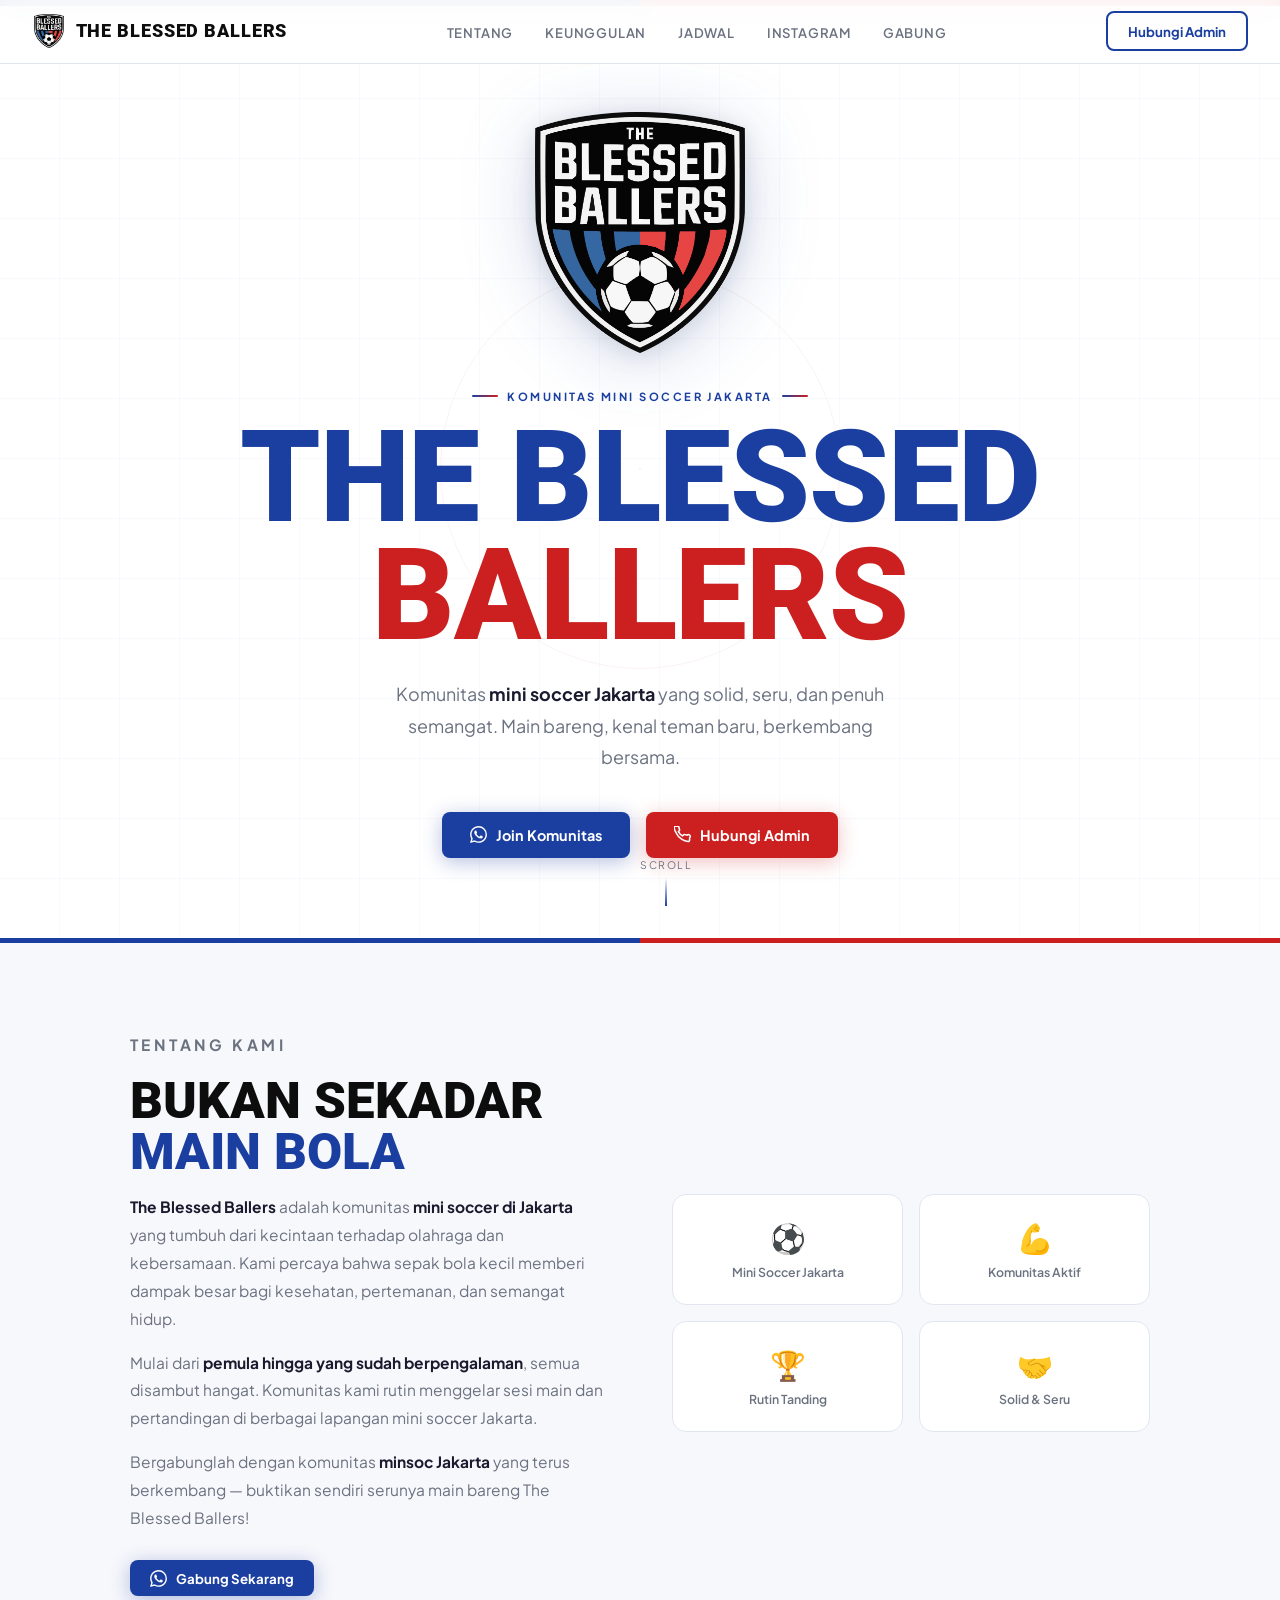
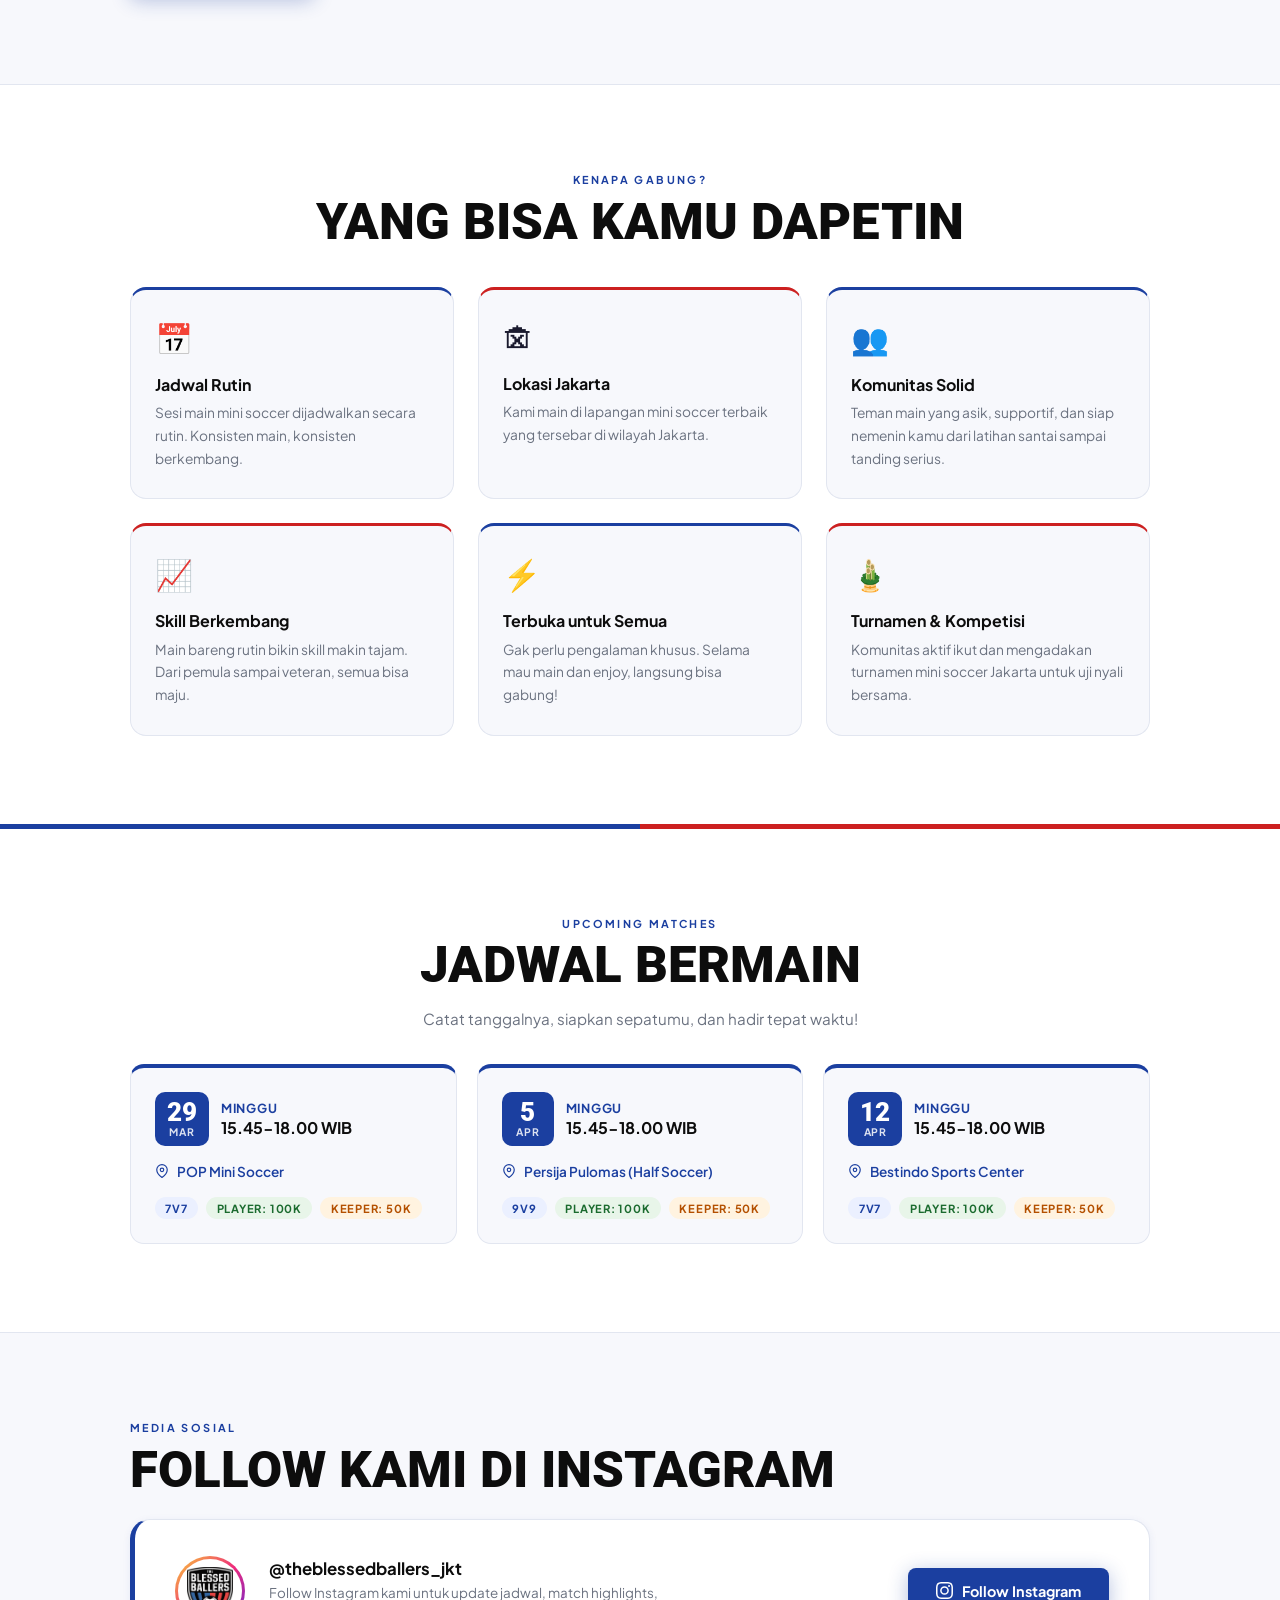
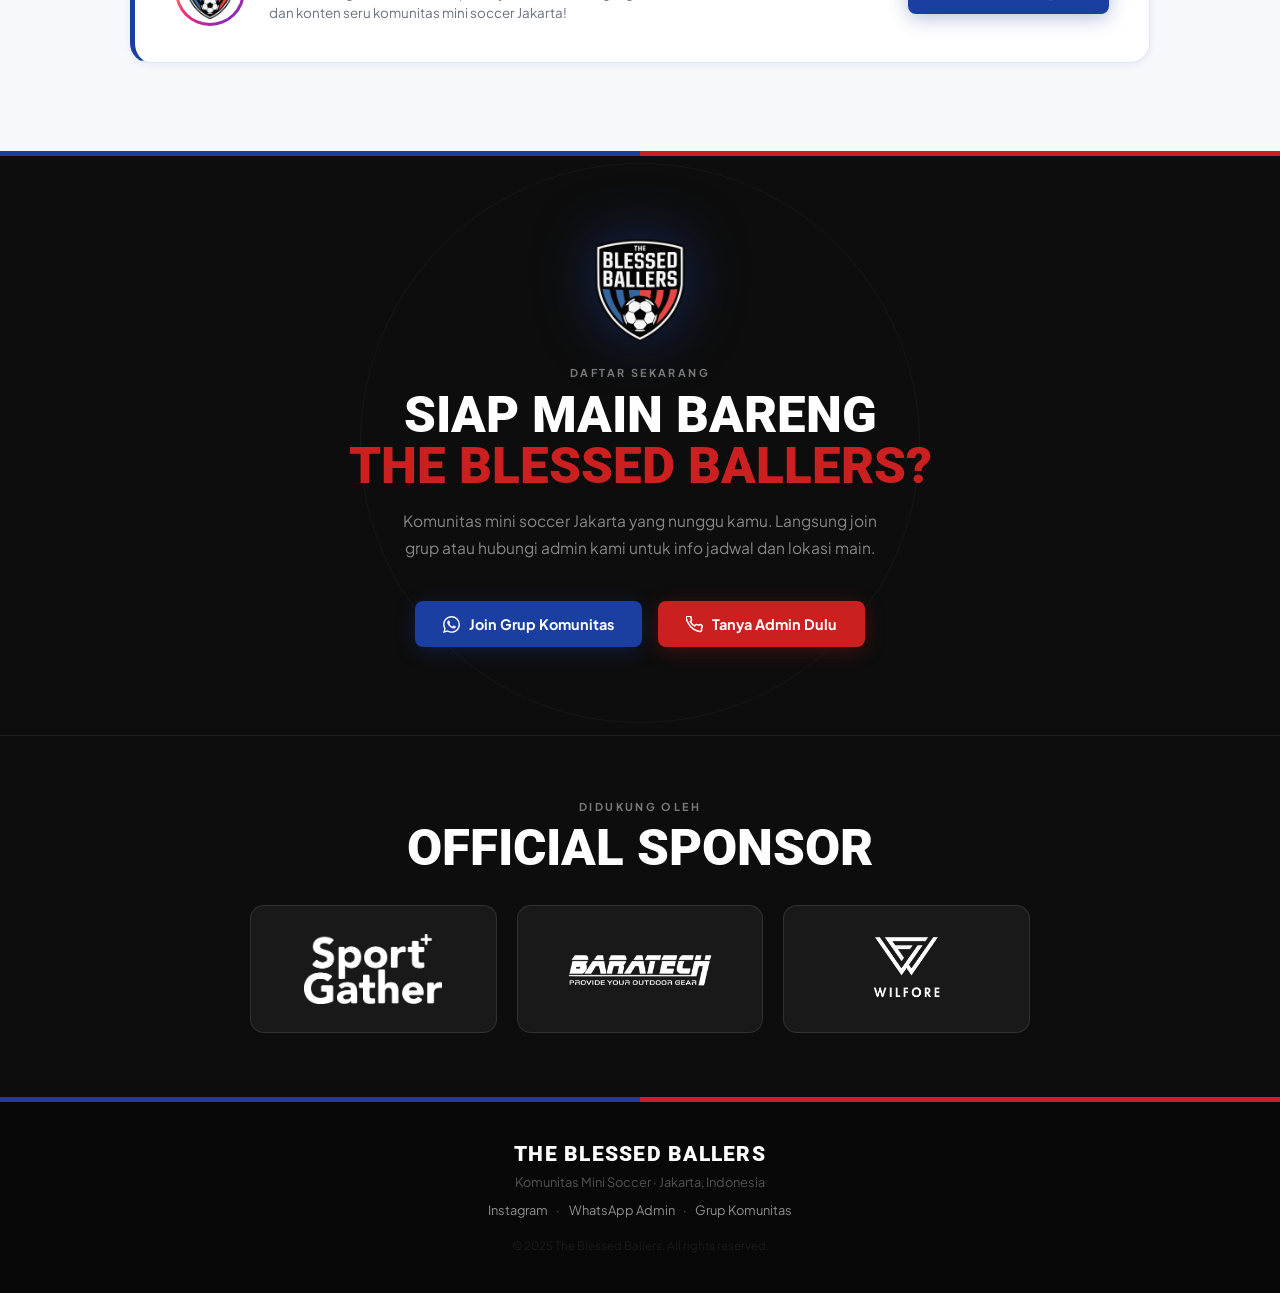
==== index.html @ 9615c4e6 "feature: initial commit" ====
<!DOCTYPE html>
<html lang="id">
<head>
  <meta charset="UTF-8" />
  <meta name="viewport" content="width=device-width, initial-scale=1.0" />
  <title>The Blessed Ballers – Komunitas Mini Soccer Jakarta</title>
  <meta name="title" content="The Blessed Ballers – Komunitas Mini Soccer Jakarta" />
  <meta name="description" content="The Blessed Ballers adalah komunitas mini soccer (minsoc) di Jakarta. Gabung bersama kami, main bareng, dan rasakan serunya komunitas mini soccer terbaik di Jakarta!" />
  <meta name="keywords" content="mini soccer jakarta, komunitas mini soccer jakarta, minsoc jakarta, komunitas minsoc jakarta, futsal komunitas jakarta, the blessed ballers, mini soccer, komunitas bola jakarta, join mini soccer jakarta" />
  <meta name="robots" content="index, follow" />
  <meta name="language" content="Indonesian" />
  <meta name="author" content="The Blessed Ballers" />
  <link rel="canonical" href="https://theblessedballers.github.io/" />
  <meta property="og:type" content="website" />
  <meta property="og:url" content="https://theblessedballers.github.io/" />
  <meta property="og:title" content="The Blessed Ballers – Komunitas Mini Soccer Jakarta" />
  <meta property="og:description" content="Komunitas mini soccer Jakarta yang solid, seru, dan penuh semangat. Gabung sekarang!" />
  <meta property="og:image" content="https://theblessedballers.github.io/image/logo.png" />
  <meta name="twitter:card" content="summary_large_image" />
  <meta name="twitter:title" content="The Blessed Ballers – Komunitas Mini Soccer Jakarta" />
  <meta name="twitter:description" content="Komunitas mini soccer Jakarta yang solid, seru, dan penuh semangat. Gabung sekarang!" />
  <script type="application/ld+json">
  {
    "@context": "https://schema.org",
    "@type": "SportsOrganization",
    "name": "The Blessed Ballers",
    "description": "Komunitas mini soccer (minsoc) di Jakarta.",
    "url": "https://theblessedballers.github.io/",
    "logo": "https://theblessedballers.github.io/image/logo.png",
    "sport": "Mini Soccer",
    "areaServed": { "@type": "City", "name": "Jakarta", "addressCountry": "ID" },
    "sameAs": ["https://www.instagram.com/theblessedballers_jkt"],
    "contactPoint": { "@type": "ContactPoint", "telephone": "+6287818219393", "contactType": "customer service", "availableLanguage": "Indonesian" }
  }
  </script>
  <link rel="preconnect" href="https://fonts.googleapis.com" />
  <link rel="preconnect" href="https://fonts.gstatic.com" crossorigin />
  <link href="https://fonts.googleapis.com/css2?family=Roboto:wght@700;900&family=Plus+Jakarta+Sans:wght@400;500;600;700&display=swap" rel="stylesheet" />
  <style>
    :root {
      --blue:       #1B3FA0;
      --blue-light: #2952CC;
      --blue-pale:  #EBF0FF;
      --red:        #CC2020;
      --red-light:  #E63030;
      --red-pale:   #FFEAEA;
      --black:      #0D0D0D;
      --white:      #FFFFFF;
      --off-white:  #F7F8FC;
      --border:     #E2E6F0;
      --text:       #1A1A2E;
      --muted:      #6B7280;
    }
    *, *::before, *::after { box-sizing: border-box; margin: 0; padding: 0; }
    html { scroll-behavior: smooth; }
    body { background: var(--white); color: var(--text); font-family: 'Plus Jakarta Sans', sans-serif; overflow-x: hidden; }

    /* NAV */
    nav {
      position: fixed; top: 0; left: 0; right: 0; z-index: 100;
      background: rgba(255,255,255,0.93);
      backdrop-filter: blur(14px); -webkit-backdrop-filter: blur(14px);
      border-bottom: 1px solid var(--border);
      padding: 0.7rem 2rem;
      display: flex; align-items: center; justify-content: space-between;
    }
    .nav-brand { display: flex; align-items: center; gap: 0.6rem; text-decoration: none; }
    .nav-brand img { width: 34px; height: 34px; object-fit: contain; }
    .nav-brand span { font-family: 'Roboto', sans-serif; font-weight: 900; font-size: 1.1rem; letter-spacing: 0.05em; color: var(--black); text-transform: uppercase; }
    .nav-links { display: flex; gap: 2rem; list-style: none; }
    .nav-links a { text-decoration: none; font-size: 0.82rem; font-weight: 600; color: var(--muted); letter-spacing: 0.06em; text-transform: uppercase; transition: color 0.2s; }
    .nav-links a:hover { color: var(--blue); }
    @media (max-width: 768px) { .nav-links { display: none; } nav { padding: 0.7rem 1.2rem; } }

    /* HERO */
    .hero {
      position: relative; min-height: 100vh;
      display: flex; flex-direction: column; align-items: center; justify-content: center;
      text-align: center; padding: 7rem 1.5rem 5rem; overflow: hidden;
      background: var(--white);
    }
    .hero::before {
      content: ''; position: absolute; top: 0; left: 0; right: 0; height: 6px;
      background: linear-gradient(90deg, var(--blue) 50%, var(--red) 50%);
    }
    .hero-bg {
      position: absolute; inset: 0; pointer-events: none;
      background-image:
        repeating-linear-gradient(0deg, transparent, transparent 59px, rgba(27,63,160,0.028) 59px, rgba(27,63,160,0.028) 60px),
        repeating-linear-gradient(90deg, transparent, transparent 59px, rgba(27,63,160,0.028) 59px, rgba(27,63,160,0.028) 60px);
    }
    .hero-ring {
      position: absolute; border-radius: 50%; border: 1.5px solid rgba(27,63,160,0.07);
      top: 50%; left: 50%; transform: translate(-50%, -50%); pointer-events: none;
    }
    .hero-ring:nth-child(1) { width: 620px; height: 620px; }
    .hero-ring:nth-child(2) { width: 400px; height: 400px; border-color: rgba(204,32,32,0.06); }

    .logo-wrap {
      position: relative; z-index: 1; margin-bottom: 2rem;
      animation: floatLogo 3.5s ease-in-out infinite;
    }
    .logo-wrap img {
      width: clamp(140px, 28vw, 210px); height: auto; object-fit: contain;
      filter: drop-shadow(0 10px 36px rgba(27,63,160,0.2)) drop-shadow(0 3px 10px rgba(0,0,0,0.1));
    }
    @keyframes floatLogo {
      0%, 100% { transform: translateY(0); }
      50%       { transform: translateY(-12px); }
    }

    .hero-eyebrow {
      position: relative; z-index: 1;
      display: inline-flex; align-items: center; gap: 0.6rem;
      font-size: 0.7rem; font-weight: 700; letter-spacing: 0.22em; text-transform: uppercase;
      color: var(--blue); margin-bottom: 1rem;
      animation: fadeDown 0.6s ease both;
    }
    .hero-eyebrow::before, .hero-eyebrow::after {
      content: ''; width: 26px; height: 2px;
      background: linear-gradient(90deg, var(--blue), var(--red)); border-radius: 2px;
    }

    .hero-title {
      font-family: 'Roboto', sans-serif; font-weight: 900;
      font-size: clamp(3.5rem, 12vw, 8rem); line-height: 0.92;
      letter-spacing: -0.01em; text-transform: uppercase; color: var(--black);
      position: relative; z-index: 1;
      animation: fadeDown 0.7s ease 0.1s both;
    }
    .hero-title .t-blue { color: var(--blue); }
    .hero-title .t-red  { color: var(--red); }

    .hero-subtitle {
      position: relative; z-index: 1; margin-top: 1.5rem;
      font-size: clamp(0.94rem, 2vw, 1.12rem); color: var(--muted);
      max-width: 500px; line-height: 1.75;
      animation: fadeDown 0.8s ease 0.2s both;
    }
    .hero-subtitle strong { color: var(--text); }

    @keyframes fadeDown { from { opacity:0; transform:translateY(-14px); } to { opacity:1; transform:translateY(0); } }
    @keyframes fadeUp   { from { opacity:0; transform:translateY(18px); }  to { opacity:1; transform:translateY(0); } }

    .cta-group {
      display: flex; flex-wrap: wrap; gap: 1rem; justify-content: center;
      margin-top: 2.5rem; position: relative; z-index: 1;
      animation: fadeUp 0.8s ease 0.35s both;
    }

    .scroll-hint {
      position: absolute; bottom: 2rem; left: 50%; transform: translateX(-50%);
      z-index: 1; display: flex; flex-direction: column; align-items: center; gap: 0.4rem;
      color: var(--muted); font-size: 0.65rem; letter-spacing: 0.15em; text-transform: uppercase;
      animation: fadeUp 1s ease 0.7s both;
    }
    .scroll-arrow { width: 1.5px; height: 28px; background: linear-gradient(to bottom, transparent, var(--blue)); animation: sp 2s ease-in-out infinite; }
    @keyframes sp { 0%,100%{opacity:.3} 50%{opacity:1} }

    /* BUTTONS */
    .btn {
      display: inline-flex; align-items: center; gap: 0.55rem;
      padding: 0.85rem 1.75rem; border-radius: 8px;
      font-family: 'Plus Jakarta Sans', sans-serif; font-size: 0.9rem; font-weight: 700;
      text-decoration: none; border: none; cursor: pointer;
      transition: transform 0.2s, box-shadow 0.2s, background 0.2s;
    }
    .btn svg { width: 17px; height: 17px; flex-shrink: 0; }
    .btn-blue { background: var(--blue); color: #fff; box-shadow: 0 4px 20px rgba(27,63,160,0.32); }
    .btn-blue:hover { background: var(--blue-light); transform: translateY(-3px); box-shadow: 0 8px 28px rgba(27,63,160,0.42); }
    .btn-red  { background: var(--red);  color: #fff; box-shadow: 0 4px 20px rgba(204,32,32,0.28); }
    .btn-red:hover  { background: var(--red-light); transform: translateY(-3px); box-shadow: 0 8px 28px rgba(204,32,32,0.38); }
    .btn-outline { background: transparent; color: var(--blue); border: 2px solid var(--blue); }
    .btn-outline:hover { background: var(--blue-pale); transform: translateY(-3px); }
    .btn-sm { padding: 0.6rem 1.25rem; font-size: 0.83rem; }

    /* LAYOUT */
    section { padding: 5.5rem 1.5rem; }
    .container { max-width: 1020px; margin: 0 auto; }
    .section-label { font-size: 0.68rem; font-weight: 700; letter-spacing: 0.22em; text-transform: uppercase; color: var(--blue); margin-bottom: 0.6rem; }
    .section-title { font-family: 'Roboto', sans-serif; font-weight: 900; font-size: clamp(2rem, 5vw, 3.2rem); line-height: 1; text-transform: uppercase; color: var(--black); margin-bottom: 1rem; }

    /* DIVIDERS */
    .div-stripe { height: 5px; background: linear-gradient(90deg, var(--blue) 50%, var(--red) 50%); }
    .div-line   { height: 1px; background: var(--border); }

    /* ABOUT */
    .about-section { background: var(--off-white); }
    .about-grid { display: grid; grid-template-columns: 1fr 1fr; gap: 4rem; align-items: center; }
    .about-text p { color: var(--muted); line-height: 1.8; margin-bottom: 1rem; font-size: 0.97rem; }
    .about-text p strong { color: var(--text); }
    .stats-grid { display: grid; grid-template-columns: 1fr 1fr; gap: 1rem; }
    .stat-card {
      background: var(--white); border: 1.5px solid var(--border); border-radius: 14px;
      padding: 1.5rem 1.25rem; text-align: center;
      transition: border-color 0.25s, transform 0.25s, box-shadow 0.25s;
    }
    .stat-card:hover { border-color: var(--blue); transform: translateY(-4px); box-shadow: 0 8px 32px rgba(27,63,160,0.12); }
    .stat-card .icon { font-size: 1.8rem; margin-bottom: 0.5rem; }
    .stat-card .lbl  { font-size: 0.77rem; color: var(--muted); font-weight: 600; }

    /* FEATURES */
    .features-section { background: var(--white); }
    .features-grid { display: grid; grid-template-columns: repeat(3, 1fr); gap: 1.5rem; margin-top: 2.5rem; }
    .feature-card {
      background: var(--off-white); border: 1.5px solid var(--border); border-radius: 16px;
      padding: 1.75rem 1.5rem;
      transition: border-color 0.25s, transform 0.25s, box-shadow 0.25s;
    }
    .feature-card:nth-child(odd)  { border-top: 3px solid var(--blue); }
    .feature-card:nth-child(even) { border-top: 3px solid var(--red); }
    .feature-card:hover { border-color: var(--blue); transform: translateY(-6px); box-shadow: 0 20px 60px rgba(27,63,160,0.14); }
    .feature-icon { font-size: 1.9rem; margin-bottom: 1rem; }
    .feature-card h3 { font-size: 1rem; font-weight: 700; margin-bottom: 0.45rem; color: var(--black); }
    .feature-card p  { font-size: 0.86rem; color: var(--muted); line-height: 1.65; }

    /* INSTAGRAM */
    .ig-section { background: var(--off-white); }
    .ig-banner {
      background: var(--white); border: 1.5px solid var(--border); border-radius: 20px;
      padding: 2.25rem 2.5rem; display: flex; align-items: center;
      justify-content: space-between; gap: 2rem; flex-wrap: wrap;
      box-shadow: 0 2px 8px rgba(27,63,160,0.07);
      border-left: 5px solid var(--blue);
    }
    .ig-left { display: flex; align-items: center; gap: 1.5rem; }
    .ig-avatar {
      width: 70px; height: 70px; border-radius: 50%; flex-shrink: 0;
      border: 3px solid transparent;
      background: linear-gradient(white, white) padding-box,
                  linear-gradient(135deg, #f9ce34, #ee2a7b, #6228d7) border-box;
      display: flex; align-items: center; justify-content: center; overflow: hidden;
    }
    .ig-avatar img { width: 52px; height: 52px; object-fit: contain; margin-top: 4px; }
    .ig-info h3 { font-weight: 700; font-size: 1.05rem; color: var(--black); }
    .ig-info p  { color: var(--muted); font-size: 0.84rem; margin-top: 0.25rem; line-height: 1.5; }

    /* JOIN */
    .join-section {
      background: var(--black); text-align: center;
      position: relative; overflow: hidden;
    }
    .join-section::before {
      content: ''; position: absolute; top: 0; left: 0; right: 0; height: 5px;
      background: linear-gradient(90deg, var(--blue) 50%, var(--red) 50%);
    }
    .join-section::after {
      content: ''; position: absolute;
      width: 560px; height: 560px; border-radius: 50%;
      border: 1px solid rgba(255,255,255,0.04);
      top: 50%; left: 50%; transform: translate(-50%, -50%); pointer-events: none;
    }
    .join-section .section-title { color: var(--white); max-width: 600px; margin: 0 auto 1rem; }
    .join-section .section-label { color: rgba(255,255,255,0.45); }
    .join-section .sub { color: rgba(255,255,255,0.5); max-width: 480px; margin: 0 auto 2.5rem; line-height: 1.75; font-size: 0.97rem; }
    .join-logo { width: 90px; margin: 0 auto 1.5rem; display: block; position: relative; z-index: 1; filter: drop-shadow(0 0 28px rgba(27,63,160,0.5)); }

    /* FOOTER */
    footer {
      background: #080808;
      border-top: 5px solid; border-image: linear-gradient(90deg, var(--blue) 50%, var(--red) 50%) 1;
      padding: 2.5rem 1.5rem; text-align: center;
      color: rgba(255,255,255,0.3); font-size: 0.8rem;
    }
    .footer-brand { font-family: 'Roboto', sans-serif; font-weight: 900; font-size: 1.3rem; color: var(--white); letter-spacing: 0.06em; text-transform: uppercase; margin-bottom: 0.5rem; }
    footer a { color: rgba(255,255,255,0.55); text-decoration: none; transition: color 0.2s; }
    footer a:hover { color: var(--white); }
    .dot { margin: 0 0.4rem; }

    /* SCHEDULE */
    .schedule-section { background: var(--white); }

    .schedule-grid { display: grid; grid-template-columns: 1fr; gap: 1.25rem; margin-top: 2.5rem; }

    .schedule-card {
      background: var(--off-white);
      border: 1.5px solid var(--border);
      border-radius: 18px;
      overflow: hidden;
      transition: transform 0.25s, box-shadow 0.25s, border-color 0.25s;
    }
    .schedule-card:hover { transform: translateY(-6px); box-shadow: 0 20px 50px rgba(27,63,160,0.13); border-color: var(--blue); }

    .schedule-card.past { opacity: 0.55; filter: grayscale(0.4); }
    .schedule-card.past:hover { transform: none; box-shadow: none; }

    .card-header {
      background: var(--blue);
      padding: 1rem 1.25rem;
      display: flex; align-items: center; justify-content: space-between;
    }
    .card-header.red-header { background: var(--red); }

    .card-date-block { color: #fff; }
    .card-day   { font-size: 0.68rem; font-weight: 600; letter-spacing: 0.15em; text-transform: uppercase; opacity: 0.75; }
    .card-date  { font-family: 'Roboto', sans-serif; font-weight: 900; font-size: 1.9rem; line-height: 1; }
    .card-month { font-size: 0.8rem; font-weight: 700; opacity: 0.85; text-transform: uppercase; letter-spacing: 0.05em; }

    .card-format {
      background: rgba(255,255,255,0.18);
      color: #fff;
      font-family: 'Roboto', sans-serif;
      font-weight: 900; font-size: 1.1rem;
      letter-spacing: 0.04em;
      padding: 0.35rem 0.75rem;
      border-radius: 8px;
    }

    .card-body { padding: 1.25rem; }

    .card-row {
      display: flex; align-items: flex-start; gap: 0.65rem;
      margin-bottom: 0.8rem; font-size: 0.88rem;
    }
    .card-row:last-child { margin-bottom: 0; }

    .card-icon { font-size: 1rem; flex-shrink: 0; margin-top: 0.05rem; }

    .card-label { font-size: 0.67rem; font-weight: 700; letter-spacing: 0.1em; text-transform: uppercase; color: var(--muted); margin-bottom: 0.15rem; }
    .card-value { font-weight: 600; color: var(--text); line-height: 1.3; }
    .card-value a { color: var(--blue); text-decoration: none; font-weight: 700; display: inline-flex; align-items: center; gap: 0.3rem; }
    .card-value a:hover { text-decoration: underline; }
    .card-value a svg { width: 13px; height: 13px; }

    .card-footer {
      border-top: 1px solid var(--border);
      padding: 0.9rem 1.25rem;
      display: flex; gap: 1rem;
    }

    .price-chip {
      flex: 1; text-align: center;
      background: var(--white); border: 1.5px solid var(--border);
      border-radius: 10px; padding: 0.5rem 0.4rem;
    }
    .price-chip .p-label { font-size: 0.63rem; font-weight: 700; letter-spacing: 0.08em; text-transform: uppercase; color: var(--muted); }
    .price-chip .p-value { font-family: 'Roboto', sans-serif; font-weight: 900; font-size: 1.15rem; color: var(--blue); line-height: 1.1; margin-top: 0.1rem; }
    .price-chip .p-value.red { color: var(--red); }

    .badge-past {
      display: inline-block;
      background: #e5e7eb; color: #9ca3af;
      font-size: 0.65rem; font-weight: 700;
      letter-spacing: 0.1em; text-transform: uppercase;
      padding: 0.25rem 0.6rem; border-radius: 999px;
      margin-left: 0.5rem; vertical-align: middle;
    }

    .badge-upcoming {
      display: inline-block;
      background: #dcfce7; color: #16a34a;
      font-size: 0.65rem; font-weight: 700;
      letter-spacing: 0.1em; text-transform: uppercase;
      padding: 0.25rem 0.6rem; border-radius: 999px;
      margin-left: 0.5rem; vertical-align: middle;
      animation: badgePulse 2s ease-in-out infinite;
    }
    @keyframes badgePulse { 0%,100%{opacity:1} 50%{opacity:0.6} }

    .schedule-empty {
      text-align: center; padding: 3rem 1rem; color: var(--muted);
      grid-column: 1 / -1;
    }
    .schedule-empty .empty-icon { font-size: 2.5rem; margin-bottom: 0.75rem; }

    @media (min-width: 768px) { .schedule-grid { grid-template-columns: repeat(3, 1fr); } }

    /* SCHEDULE */
    .schedule-section { background: var(--white); }
    .schedule-grid { display: grid; grid-template-columns: repeat(auto-fill, minmax(300px, 1fr)); gap: 1.25rem; margin-top: 2rem; }
    .sched-card {
      background: var(--off-white); border: 1.5px solid var(--border);
      border-top: 4px solid var(--blue); border-radius: 14px; padding: 1.5rem;
      transition: transform 0.2s, box-shadow 0.2s; position: relative;
    }
    .sched-card:hover { transform: translateY(-5px); box-shadow: 0 12px 36px rgba(27,63,160,0.13); }
    .sched-card-date { display: flex; align-items: center; gap: 0.75rem; margin-bottom: 1rem; }
    .date-box {
      background: var(--blue); color: #fff; border-radius: 10px;
      padding: 0.5rem 0.75rem; text-align: center; min-width: 52px; flex-shrink: 0;
    }
    .date-box .day-num { font-family: 'Roboto', sans-serif; font-weight: 900; font-size: 1.6rem; line-height: 1; }
    .date-box .month-str { font-size: 0.65rem; font-weight: 700; letter-spacing: 0.08em; text-transform: uppercase; opacity: 0.85; }
    .sched-dow { font-size: 0.78rem; font-weight: 700; color: var(--blue); text-transform: uppercase; letter-spacing: 0.06em; }
    .sched-jam { font-size: 1rem; font-weight: 700; color: var(--black); margin-top: 0.1rem; }
    .sched-info-row { display: flex; align-items: flex-start; gap: 0.5rem; font-size: 0.85rem; color: var(--muted); margin-bottom: 0.5rem; line-height: 1.4; }
    .sched-info-row svg { width: 14px; height: 14px; flex-shrink: 0; margin-top: 2px; color: var(--blue); }
    .sched-info-row a { color: var(--blue); text-decoration: none; font-weight: 600; }
    .sched-info-row a:hover { text-decoration: underline; }
    .sched-tags { display: flex; gap: 0.5rem; flex-wrap: wrap; margin-top: 1rem; }
    .tag { font-size: 0.7rem; font-weight: 700; letter-spacing: 0.07em; text-transform: uppercase; padding: 0.25rem 0.65rem; border-radius: 999px; }
    .tag-format { background: var(--blue-pale); color: var(--blue); }
    .tag-player { background: #e8f5e9; color: #1b6b2f; }
    .tag-keeper { background: #fff3e0; color: #b45000; }
    .tbc-heading {
      font-size: 0.72rem; font-weight: 700; letter-spacing: 0.18em; text-transform: uppercase;
      color: var(--muted); margin: 2.5rem 0 1rem;
      display: flex; align-items: center; gap: 0.75rem;
    }
    .tbc-heading::before, .tbc-heading::after { content: ''; flex: 1; height: 1px; background: var(--border); }
    .tbc-list { display: flex; flex-direction: column; gap: 0.6rem; }
    .tbc-item {
      background: var(--off-white); border: 1.5px dashed var(--border); border-radius: 10px;
      padding: 0.9rem 1.25rem; display: flex; align-items: center; gap: 1rem; flex-wrap: wrap;
    }
    .tbc-badge { background: #fff8e1; color: #b45000; font-size: 0.65rem; font-weight: 800; letter-spacing: 0.1em; text-transform: uppercase; padding: 0.2rem 0.6rem; border-radius: 999px; border: 1px solid #fcd34d; flex-shrink: 0; }
    .tbc-date { font-weight: 700; font-size: 0.88rem; color: var(--text); }
    .tbc-format { font-size: 0.8rem; color: var(--muted); }
    .no-schedule { text-align: center; padding: 3rem 1.5rem; color: var(--muted); font-size: 0.95rem; }
    .no-schedule .emoji { font-size: 2.5rem; display: block; margin-bottom: 0.75rem; }

    /* SPONSORS */
    .sponsors-section {
      background: var(--black);
      padding: 4rem 1.5rem;
      border-top: 1px solid rgba(255,255,255,0.07);
    }

    .sponsors-grid {
      display: grid;
      grid-template-columns: repeat(3, 1fr);
      gap: 1.25rem;
      max-width: 780px;
      margin: 0 auto;
    }

    .sponsor-card {
      background: rgba(255,255,255,0.05);
      border: 1px solid rgba(255,255,255,0.1);
      border-radius: 14px;
      padding: 1.75rem 1.5rem;
      display: flex;
      align-items: center;
      justify-content: center;
      transition: background 0.25s, border-color 0.25s, transform 0.25s;
      text-decoration: none;
    }

    .sponsor-card:hover {
      background: rgba(255,255,255,0.1);
      border-color: rgba(255,255,255,0.28);
      transform: translateY(-4px);
    }

    .sponsor-card img {
      width: 100%;
      max-width: 150px;
      max-height: 70px;
      object-fit: contain;
      filter: brightness(0) invert(1);
      transition: opacity 0.25s;
    }

    .sponsor-card:hover img {
      opacity: 1;
    }

    .footer-sponsors {
      margin-top: 0.75rem;
      font-size: 0.78rem;
      display: flex;
      align-items: center;
      justify-content: center;
      gap: 0.2rem;
      flex-wrap: wrap;
      color: rgba(255,255,255,0.3);
    }

    .footer-sponsors span { color: rgba(255,255,255,0.25); }

    @media (max-width: 600px) {
      .sponsors-grid { grid-template-columns: 1fr; max-width: 300px; }
    }

    /* REVEAL */
    .reveal { opacity: 0; transform: translateY(24px); transition: opacity 0.6s ease, transform 0.6s ease; }
    .reveal.visible { opacity: 1; transform: translateY(0); }

    /* RESPONSIVE */
    @media (max-width: 768px) {
      .about-grid    { grid-template-columns: 1fr; gap: 2rem; }
      .features-grid { grid-template-columns: 1fr; }
      .stats-grid    { grid-template-columns: 1fr 1fr; }
      .ig-banner     { flex-direction: column; text-align: center; border-left: none; border-top: 5px solid var(--blue); padding: 1.75rem; }
      .ig-left       { flex-direction: column; text-align: center; }
      .cta-group     { flex-direction: column; align-items: stretch; max-width: 300px; }
      .btn           { width: 100%; justify-content: center; }
    }
  </style>
</head>
<body>

  <!-- NAV -->
  <nav aria-label="Navigasi utama">
    <a href="#" class="nav-brand">
      <img src="image/logo.png" alt="The Blessed Ballers Logo" />
      <span>The Blessed Ballers</span>
    </a>
    <ul class="nav-links">
      <li><a href="#tentang">Tentang</a></li>
      <li><a href="#keunggulan">Keunggulan</a></li>
      <li><a href="#jadwal">Jadwal</a></li>
      <li><a href="#sosial">Instagram</a></li>
      <li><a href="#gabung">Gabung</a></li>
    </ul>
    <a href="https://wa.me/6287818219393?text=Halo%20admin%20The%20Blessed%20Ballers!" class="btn btn-outline btn-sm" target="_blank" rel="noopener noreferrer">Hubungi Admin</a>
  </nav>

  <!-- HERO -->
  <header class="hero" role="banner">
    <div class="hero-bg" aria-hidden="true"></div>
    <div class="hero-ring" aria-hidden="true"></div>
    <div class="hero-ring" aria-hidden="true"></div>

    <div class="logo-wrap">
      <img src="image/logo.png" alt="The Blessed Ballers – Logo Komunitas Mini Soccer Jakarta" width="210" height="210" />
    </div>

    <p class="hero-eyebrow">Komunitas Mini Soccer Jakarta</p>

    <h1 class="hero-title">
      <span class="t-blue">The Blessed</span><br/>
      <span class="t-red">Ballers</span>
    </h1>

    <p class="hero-subtitle">
      Komunitas <strong>mini soccer Jakarta</strong> yang solid, seru, dan penuh semangat.
      Main bareng, kenal teman baru, berkembang bersama.
    </p>

    <div class="cta-group">
      <a href="http://chat.whatsapp.com/LbudgobvaH4GA6QttatX9s?mode=r_t" class="btn btn-blue" target="_blank" rel="noopener noreferrer" aria-label="Join grup WhatsApp The Blessed Ballers">
        <svg viewBox="0 0 24 24" fill="currentColor"><path d="M17.472 14.382c-.297-.149-1.758-.867-2.03-.967-.273-.099-.471-.148-.67.15-.197.297-.767.966-.94 1.164-.173.199-.347.223-.644.075-.297-.15-1.255-.463-2.39-1.475-.883-.788-1.48-1.761-1.653-2.059-.173-.297-.018-.458.13-.606.134-.133.298-.347.446-.52.149-.174.198-.298.298-.497.099-.198.05-.371-.025-.52-.075-.149-.669-1.612-.916-2.207-.242-.579-.487-.5-.669-.51-.173-.008-.371-.01-.57-.01-.198 0-.52.074-.792.372-.272.297-1.04 1.016-1.04 2.479 0 1.462 1.065 2.875 1.213 3.074.149.198 2.096 3.2 5.077 4.487.709.306 1.262.489 1.694.625.712.227 1.36.195 1.871.118.571-.085 1.758-.719 2.006-1.413.248-.694.248-1.289.173-1.413-.074-.124-.272-.198-.57-.347m-5.421 7.403h-.004a9.87 9.87 0 01-5.031-1.378l-.361-.214-3.741.982.998-3.648-.235-.374a9.86 9.86 0 01-1.51-5.26c.001-5.45 4.436-9.884 9.888-9.884 2.64 0 5.122 1.03 6.988 2.898a9.825 9.825 0 012.893 6.994c-.003 5.45-4.437 9.884-9.885 9.884m8.413-18.297A11.815 11.815 0 0012.05 0C5.495 0 .16 5.335.157 11.892c0 2.096.547 4.142 1.588 5.945L.057 24l6.305-1.654a11.882 11.882 0 005.683 1.448h.005c6.554 0 11.89-5.335 11.893-11.893a11.821 11.821 0 00-3.48-8.413z"/></svg>
        Join Komunitas
      </a>
      <a href="https://wa.me/6287818219393?text=Halo%20admin%20The%20Blessed%20Ballers!%20Saya%20ingin%20tahu%20lebih%20lanjut%20tentang%20komunitas%20mini%20soccer%20kalian." class="btn btn-red" target="_blank" rel="noopener noreferrer" aria-label="Hubungi admin The Blessed Ballers">
        <svg viewBox="0 0 24 24" fill="none" stroke="currentColor" stroke-width="2.2" stroke-linecap="round" stroke-linejoin="round"><path d="M22 16.92v3a2 2 0 01-2.18 2 19.79 19.79 0 01-8.63-3.07A19.5 19.5 0 013.07 9.81a19.79 19.79 0 01-3.07-8.63A2 2 0 012 .18h3a2 2 0 012 1.72c.127.96.361 1.903.7 2.81a2 2 0 01-.45 2.11L6.09 7.91a16 16 0 006 6l1.27-1.27a2 2 0 012.11-.45c.907.339 1.85.573 2.81.7A2 2 0 0122 16.92z"/></svg>
        Hubungi Admin
      </a>
    </div>

    <div class="scroll-hint" aria-hidden="true">
      <span>Scroll</span>
      <div class="scroll-arrow"></div>
    </div>
  </header>

  <div class="div-stripe"></div>

  <!-- ABOUT -->
  <section id="tentang" class="about-section" aria-labelledby="about-heading">
    <div class="container">
      <div class="about-grid">
        <div class="about-text reveal">
          <p class="section-label">Tentang Kami</p>
          <h2 id="about-heading" class="section-title">Bukan Sekadar<br/><span style="color:var(--blue)">Main Bola</span></h2>
          <p><strong>The Blessed Ballers</strong> adalah komunitas <strong>mini soccer di Jakarta</strong> yang tumbuh dari kecintaan terhadap olahraga dan kebersamaan. Kami percaya bahwa sepak bola kecil memberi dampak besar bagi kesehatan, pertemanan, dan semangat hidup.</p>
          <p>Mulai dari <strong>pemula hingga yang sudah berpengalaman</strong>, semua disambut hangat. Komunitas kami rutin menggelar sesi main dan pertandingan di berbagai lapangan mini soccer Jakarta.</p>
          <p>Bergabunglah dengan komunitas <strong>minsoc Jakarta</strong> yang terus berkembang — buktikan sendiri serunya main bareng The Blessed Ballers!</p>
          <div style="margin-top:1.75rem;">
            <a href="http://chat.whatsapp.com/LbudgobvaH4GA6QttatX9s?mode=r_t" class="btn btn-blue btn-sm" target="_blank" rel="noopener noreferrer">
              <svg viewBox="0 0 24 24" fill="currentColor"><path d="M17.472 14.382c-.297-.149-1.758-.867-2.03-.967-.273-.099-.471-.148-.67.15-.197.297-.767.966-.94 1.164-.173.199-.347.223-.644.075-.297-.15-1.255-.463-2.39-1.475-.883-.788-1.48-1.761-1.653-2.059-.173-.297-.018-.458.13-.606.134-.133.298-.347.446-.52.149-.174.198-.298.298-.497.099-.198.05-.371-.025-.52-.075-.149-.669-1.612-.916-2.207-.242-.579-.487-.5-.669-.51-.173-.008-.371-.01-.57-.01-.198 0-.52.074-.792.372-.272.297-1.04 1.016-1.04 2.479 0 1.462 1.065 2.875 1.213 3.074.149.198 2.096 3.2 5.077 4.487.709.306 1.262.489 1.694.625.712.227 1.36.195 1.871.118.571-.085 1.758-.719 2.006-1.413.248-.694.248-1.289.173-1.413-.074-.124-.272-.198-.57-.347m-5.421 7.403h-.004a9.87 9.87 0 01-5.031-1.378l-.361-.214-3.741.982.998-3.648-.235-.374a9.86 9.86 0 01-1.51-5.26c.001-5.45 4.436-9.884 9.888-9.884 2.64 0 5.122 1.03 6.988 2.898a9.825 9.825 0 012.893 6.994c-.003 5.45-4.437 9.884-9.885 9.884m8.413-18.297A11.815 11.815 0 0012.05 0C5.495 0 .16 5.335.157 11.892c0 2.096.547 4.142 1.588 5.945L.057 24l6.305-1.654a11.882 11.882 0 005.683 1.448h.005c6.554 0 11.89-5.335 11.893-11.893a11.821 11.821 0 00-3.48-8.413z"/></svg>
              Gabung Sekarang
            </a>
          </div>
        </div>
        <div class="stats-grid reveal">
          <div class="stat-card"><div class="icon">&#9917;</div><div class="lbl">Mini Soccer Jakarta</div></div>
          <div class="stat-card"><div class="icon">&#128170;</div><div class="lbl">Komunitas Aktif</div></div>
          <div class="stat-card"><div class="icon">&#127942;</div><div class="lbl">Rutin Tanding</div></div>
          <div class="stat-card"><div class="icon">&#129309;</div><div class="lbl">Solid &amp; Seru</div></div>
        </div>
      </div>
    </div>
  </section>

  <div class="div-line"></div>

  <!-- FEATURES -->
  <section id="keunggulan" class="features-section" aria-labelledby="features-heading">
    <div class="container">
      <div style="text-align:center" class="reveal">
        <p class="section-label">Kenapa Gabung?</p>
        <h2 id="features-heading" class="section-title">Yang Bisa Kamu Dapetin</h2>
      </div>
      <div class="features-grid">
        <div class="feature-card reveal"><div class="feature-icon">&#128197;</div><h3>Jadwal Rutin</h3><p>Sesi main mini soccer dijadwalkan secara rutin. Konsisten main, konsisten berkembang.</p></div>
        <div class="feature-card reveal"><div class="feature-icon">&#127962;</div><h3>Lokasi Jakarta</h3><p>Kami main di lapangan mini soccer terbaik yang tersebar di wilayah Jakarta.</p></div>
        <div class="feature-card reveal"><div class="feature-icon">&#128101;</div><h3>Komunitas Solid</h3><p>Teman main yang asik, supportif, dan siap nemenin kamu dari latihan santai sampai tanding serius.</p></div>
        <div class="feature-card reveal"><div class="feature-icon">&#128200;</div><h3>Skill Berkembang</h3><p>Main bareng rutin bikin skill makin tajam. Dari pemula sampai veteran, semua bisa maju.</p></div>
        <div class="feature-card reveal"><div class="feature-icon">&#9889;</div><h3>Terbuka untuk Semua</h3><p>Gak perlu pengalaman khusus. Selama mau main dan enjoy, langsung bisa gabung!</p></div>
        <div class="feature-card reveal"><div class="feature-icon">&#127885;</div><h3>Turnamen &amp; Kompetisi</h3><p>Komunitas aktif ikut dan mengadakan turnamen mini soccer Jakarta untuk uji nyali bersama.</p></div>
      </div>
    </div>
  </section>

  <div class="div-stripe"></div>

  <!-- JADWAL BERMAIN -->
  <section id="jadwal" class="schedule-section" aria-labelledby="jadwal-heading">
    <div class="container">
      <div style="text-align:center" class="reveal">
        <p class="section-label">Upcoming Matches</p>
        <h2 id="jadwal-heading" class="section-title">Jadwal Bermain</h2>
        <p style="color:var(--muted); font-size:0.95rem; max-width:480px; margin:0.5rem auto 0; line-height:1.65;">
          Catat tanggalnya, siapkan sepatumu, dan hadir tepat waktu!
        </p>
      </div>
      <div class="schedule-grid reveal" id="schedule-container">
        <!-- Filled by JS -->
        <div class="schedule-empty"><div class="empty-icon">&#9203;</div><p>Memuat jadwal...</p></div>
      </div>
    </div>
  </section>

  <div class="div-line"></div>
  <section id="sosial" class="ig-section" aria-labelledby="ig-heading">
    <div class="container">
      <div class="reveal" style="margin-bottom:1.5rem;">
        <p class="section-label">Media Sosial</p>
        <h2 class="section-title">Follow Kami di Instagram</h2>
      </div>
      <div class="ig-banner reveal">
        <div class="ig-left">
          <div class="ig-avatar"><img src="image/logo.png" alt="The Blessed Ballers Logo" /></div>
          <div class="ig-info">
            <h3 id="ig-heading">@theblessedballers_jkt</h3>
            <p>Follow Instagram kami untuk update jadwal, match highlights,<br/>dan konten seru komunitas mini soccer Jakarta!</p>
          </div>
        </div>
        <a href="https://www.instagram.com/theblessedballers_jkt" class="btn btn-blue" target="_blank" rel="noopener noreferrer" style="flex-shrink:0;">
          <svg viewBox="0 0 24 24" fill="currentColor" style="width:17px;height:17px;"><path d="M12 2.163c3.204 0 3.584.012 4.85.07 3.252.148 4.771 1.691 4.919 4.919.058 1.265.069 1.645.069 4.849 0 3.205-.012 3.584-.069 4.849-.149 3.225-1.664 4.771-4.919 4.919-1.266.058-1.644.07-4.85.07-3.204 0-3.584-.012-4.849-.07-3.26-.149-4.771-1.699-4.919-4.92-.058-1.265-.07-1.644-.07-4.849 0-3.204.013-3.583.07-4.849.149-3.227 1.664-4.771 4.919-4.919 1.266-.057 1.645-.069 4.849-.069zM12 0C8.741 0 8.333.014 7.053.072 2.695.272.273 2.69.073 7.052.014 8.333 0 8.741 0 12c0 3.259.014 3.668.072 4.948.2 4.358 2.618 6.78 6.98 6.98C8.333 23.986 8.741 24 12 24c3.259 0 3.668-.014 4.948-.072 4.354-.2 6.782-2.618 6.979-6.98.059-1.28.073-1.689.073-4.948 0-3.259-.014-3.667-.072-4.947-.196-4.354-2.617-6.78-6.979-6.98C15.668.014 15.259 0 12 0zm0 5.838a6.162 6.162 0 100 12.324 6.162 6.162 0 000-12.324zM12 16a4 4 0 110-8 4 4 0 010 8zm6.406-11.845a1.44 1.44 0 100 2.881 1.44 1.44 0 000-2.881z"/></svg>
          Follow Instagram
        </a>
      </div>
    </div>
  </section>

  <!-- JOIN CTA -->
  <section class="join-section" id="gabung" aria-labelledby="join-heading">
    <div class="container">
      <div class="reveal" style="position:relative; z-index:1;">
        <img src="image/logo.png" alt="The Blessed Ballers" class="join-logo" width="90" />
        <p class="section-label">Daftar Sekarang</p>
        <h2 id="join-heading" class="section-title">
          Siap Main Bareng<br/><span style="color:var(--red)">The Blessed Ballers?</span>
        </h2>
        <p class="sub">Komunitas mini soccer Jakarta yang nunggu kamu. Langsung join grup atau hubungi admin kami untuk info jadwal dan lokasi main.</p>
        <div class="cta-group" style="justify-content:center; margin:0 auto;">
          <a href="http://chat.whatsapp.com/LbudgobvaH4GA6QttatX9s?mode=r_t" class="btn btn-blue" target="_blank" rel="noopener noreferrer">
            <svg viewBox="0 0 24 24" fill="currentColor"><path d="M17.472 14.382c-.297-.149-1.758-.867-2.03-.967-.273-.099-.471-.148-.67.15-.197.297-.767.966-.94 1.164-.173.199-.347.223-.644.075-.297-.15-1.255-.463-2.39-1.475-.883-.788-1.48-1.761-1.653-2.059-.173-.297-.018-.458.13-.606.134-.133.298-.347.446-.52.149-.174.198-.298.298-.497.099-.198.05-.371-.025-.52-.075-.149-.669-1.612-.916-2.207-.242-.579-.487-.5-.669-.51-.173-.008-.371-.01-.57-.01-.198 0-.52.074-.792.372-.272.297-1.04 1.016-1.04 2.479 0 1.462 1.065 2.875 1.213 3.074.149.198 2.096 3.2 5.077 4.487.709.306 1.262.489 1.694.625.712.227 1.36.195 1.871.118.571-.085 1.758-.719 2.006-1.413.248-.694.248-1.289.173-1.413-.074-.124-.272-.198-.57-.347m-5.421 7.403h-.004a9.87 9.87 0 01-5.031-1.378l-.361-.214-3.741.982.998-3.648-.235-.374a9.86 9.86 0 01-1.51-5.26c.001-5.45 4.436-9.884 9.888-9.884 2.64 0 5.122 1.03 6.988 2.898a9.825 9.825 0 012.893 6.994c-.003 5.45-4.437 9.884-9.885 9.884m8.413-18.297A11.815 11.815 0 0012.05 0C5.495 0 .16 5.335.157 11.892c0 2.096.547 4.142 1.588 5.945L.057 24l6.305-1.654a11.882 11.882 0 005.683 1.448h.005c6.554 0 11.89-5.335 11.893-11.893a11.821 11.821 0 00-3.48-8.413z"/></svg>
            Join Grup Komunitas
          </a>
          <a href="https://wa.me/6287818219393?text=Halo%20admin%20The%20Blessed%20Ballers!%20Saya%20ingin%20tahu%20lebih%20lanjut%20tentang%20komunitas%20mini%20soccer%20kalian." class="btn btn-red" target="_blank" rel="noopener noreferrer">
            <svg viewBox="0 0 24 24" fill="none" stroke="currentColor" stroke-width="2.2" stroke-linecap="round" stroke-linejoin="round"><path d="M22 16.92v3a2 2 0 01-2.18 2 19.79 19.79 0 01-8.63-3.07A19.5 19.5 0 013.07 9.81a19.79 19.79 0 01-3.07-8.63A2 2 0 012 .18h3a2 2 0 012 1.72c.127.96.361 1.903.7 2.81a2 2 0 01-.45 2.11L6.09 7.91a16 16 0 006 6l1.27-1.27a2 2 0 012.11-.45c.907.339 1.85.573 2.81.7A2 2 0 0122 16.92z"/></svg>
            Tanya Admin Dulu
          </a>
        </div>
      </div>
    </div>
  </section>

  <!-- SPONSORS -->
  <section class="sponsors-section" aria-labelledby="sponsors-heading">
    <div class="container">
      <div class="reveal" style="text-align:center; margin-bottom:2rem;">
        <p class="section-label" style="color:rgba(255,255,255,0.45);">Didukung Oleh</p>
        <h2 id="sponsors-heading" class="section-title" style="color:var(--white);">Official Sponsor</h2>
      </div>
      <div class="sponsors-grid reveal">
        <a href="https://www.instagram.com/sportgatherid" target="_blank" rel="noopener noreferrer" class="sponsor-card" aria-label="Sponsor SportGather">
          <img src="image/sponsor/sportgather.png" alt="SportGather – Official Sponsor The Blessed Ballers" />
        </a>
        <a href="https://www.instagram.com/baratech_official" target="_blank" rel="noopener noreferrer" class="sponsor-card" aria-label="Sponsor Baratech">
          <img src="image/sponsor/baratech.png" alt="Baratech – Official Sponsor The Blessed Ballers" />
        </a>
        <a href="https://www.instagram.com/wilfore.id" target="_blank" rel="noopener noreferrer" class="sponsor-card" aria-label="Sponsor Wilfore">
          <img src="image/sponsor/wilfore.png" alt="Wilfore – Official Sponsor The Blessed Ballers" />
        </a>
      </div>
    </div>
  </section>

  <!-- FOOTER -->
  <footer role="contentinfo">
    <div class="container">
      <div class="footer-brand">The Blessed Ballers</div>
      <p style="margin-bottom:0.75rem;">Komunitas Mini Soccer &middot; Jakarta, Indonesia</p>
      <p>
        <a href="https://www.instagram.com/theblessedballers_jkt" target="_blank" rel="noopener noreferrer">Instagram</a>
        <span class="dot">&middot;</span>
        <a href="https://wa.me/6287818219393" target="_blank" rel="noopener noreferrer">WhatsApp Admin</a>
        <span class="dot">&middot;</span>
        <a href="http://chat.whatsapp.com/LbudgobvaH4GA6QttatX9s?mode=r_t" target="_blank" rel="noopener noreferrer">Grup Komunitas</a>
      </p>
      <!-- <div class="footer-sponsors">
        <span>Official Sponsor:</span>
        <a href="https://www.instagram.com/sportgatherid" target="_blank" rel="noopener noreferrer">SportGather</a>
        <span class="dot">&middot;</span>
        <a href="https://www.instagram.com/baratech_official" target="_blank" rel="noopener noreferrer">Baratech</a>
        <span class="dot">&middot;</span>
        <a href="https://www.instagram.com/wilfore.id" target="_blank" rel="noopener noreferrer">Wilfore</a>
      </div> -->
      <p style="margin-top:1.25rem; font-size:0.72rem; opacity:0.25;">&copy; 2025 The Blessed Ballers. All rights reserved.</p>
    </div>
  </footer>

  <script>
    // 1. Observer untuk animasi reveal
    const obs = new IntersectionObserver(entries => {
      entries.forEach(e => { if (e.isIntersecting) e.target.classList.add('visible'); });
    }, { threshold: 0.1 });
    document.querySelectorAll('.reveal').forEach(el => obs.observe(el));

    // 2. Data JSON Jadwal Pertandingan
    const jadwalJson = {
      "jadwal_pertandingan": [
        {
          "tanggal": "2026-03-29",
          "jam": "15.45-18.00",
          "venue": "POP Mini Soccer",
          "venue_maps": "https://maps.app.goo.gl/dX8ohAzQQiuuyM4MA?g_st=ic",
          "format": "7v7",
          "biaya": {
            "htm_player": 100000,
            "htm_keeper": 50000
          }
        },
        {
          "tanggal": "2026-04-05",
          "jam": "15.45-18.00",
          "venue": "Persija Pulomas (Half Soccer)",
          "venue_maps": "https://maps.app.goo.gl/SSSwFhtKRDgrLcju7",
          "format": "9v9",
          "biaya": {
            "htm_player": 100000,
            "htm_keeper": 50000
          }
        },
        {
          "tanggal": "2026-04-12",
          "jam": "15.45-18.00",
          "venue": "Bestindo Sports Center",
          "venue_maps": "https://maps.app.goo.gl/xb1s5zZKgp3BwJyo8",
          "format": "7v7",
          "biaya": {
            "htm_player": 100000,
            "htm_keeper": 50000
          }
        }
      ]
    };

    // 3. Logika untuk merender data ke HTML
    const scheduleContainer = document.getElementById('schedule-container');
    const bulanArr = ['Jan', 'Feb', 'Mar', 'Apr', 'Mei', 'Jun', 'Jul', 'Ags', 'Sep', 'Okt', 'Nov', 'Des'];
    const hariArr = ['Minggu', 'Senin', 'Selasa', 'Rabu', 'Kamis', 'Jumat', 'Sabtu'];

    function renderJadwal() {
      const jadwal = jadwalJson.jadwal_pertandingan;
      
      // Kosongkan container (menghapus status "Memuat jadwal...")
      scheduleContainer.innerHTML = '';

      if (jadwal.length === 0) {
        scheduleContainer.innerHTML = '<div class="no-schedule"><span class="emoji">⚽</span><p>Belum ada jadwal baru. Pantau terus ya!</p></div>';
        return;
      }

      // Looping data JSON
      jadwal.forEach(match => {
        // Mengolah tanggal
        const dateObj = new Date(match.tanggal);
        const namaHari = hariArr[dateObj.getDay()];
        const tgl = dateObj.getDate();
        const namaBulan = bulanArr[dateObj.getMonth()];

        // Mengolah biaya (mengubah 100000 menjadi 100k)
        const htmPlayer = (match.biaya.htm_player / 1000) + 'k';
        const htmKeeper = (match.biaya.htm_keeper / 1000) + 'k';

        // Membuat elemen Card HTML
        const cardHTML = `
          <div class="sched-card">
            <div class="sched-card-date">
              <div class="date-box">
                <div class="day-num">${tgl}</div>
                <div class="month-str">${namaBulan}</div>
              </div>
              <div>
                <div class="sched-dow">${namaHari}</div>
                <div class="sched-jam">${match.jam} WIB</div>
              </div>
            </div>
            <div class="sched-info-row">
              <svg viewBox="0 0 24 24" fill="none" stroke="currentColor" stroke-width="2" stroke-linecap="round" stroke-linejoin="round">
                <path d="M21 10c0 7-9 13-9 13s-9-6-9-13a9 9 0 0118 0z"></path>
                <circle cx="12" cy="10" r="3"></circle>
              </svg>
              <a href="${match.venue_maps}" target="_blank" rel="noopener noreferrer">${match.venue}</a>
            </div>
            <div class="sched-tags">
              <span class="tag tag-format">${match.format}</span>
              <span class="tag tag-player">Player: ${htmPlayer}</span>
              <span class="tag tag-keeper">Keeper: ${htmKeeper}</span>
            </div>
          </div>
        `;

        // Memasukkan card ke dalam container
        scheduleContainer.innerHTML += cardHTML;
      });
    }

    // Panggil fungsi saat halaman dimuat
    renderJadwal();
  </script>
</body>
</html>
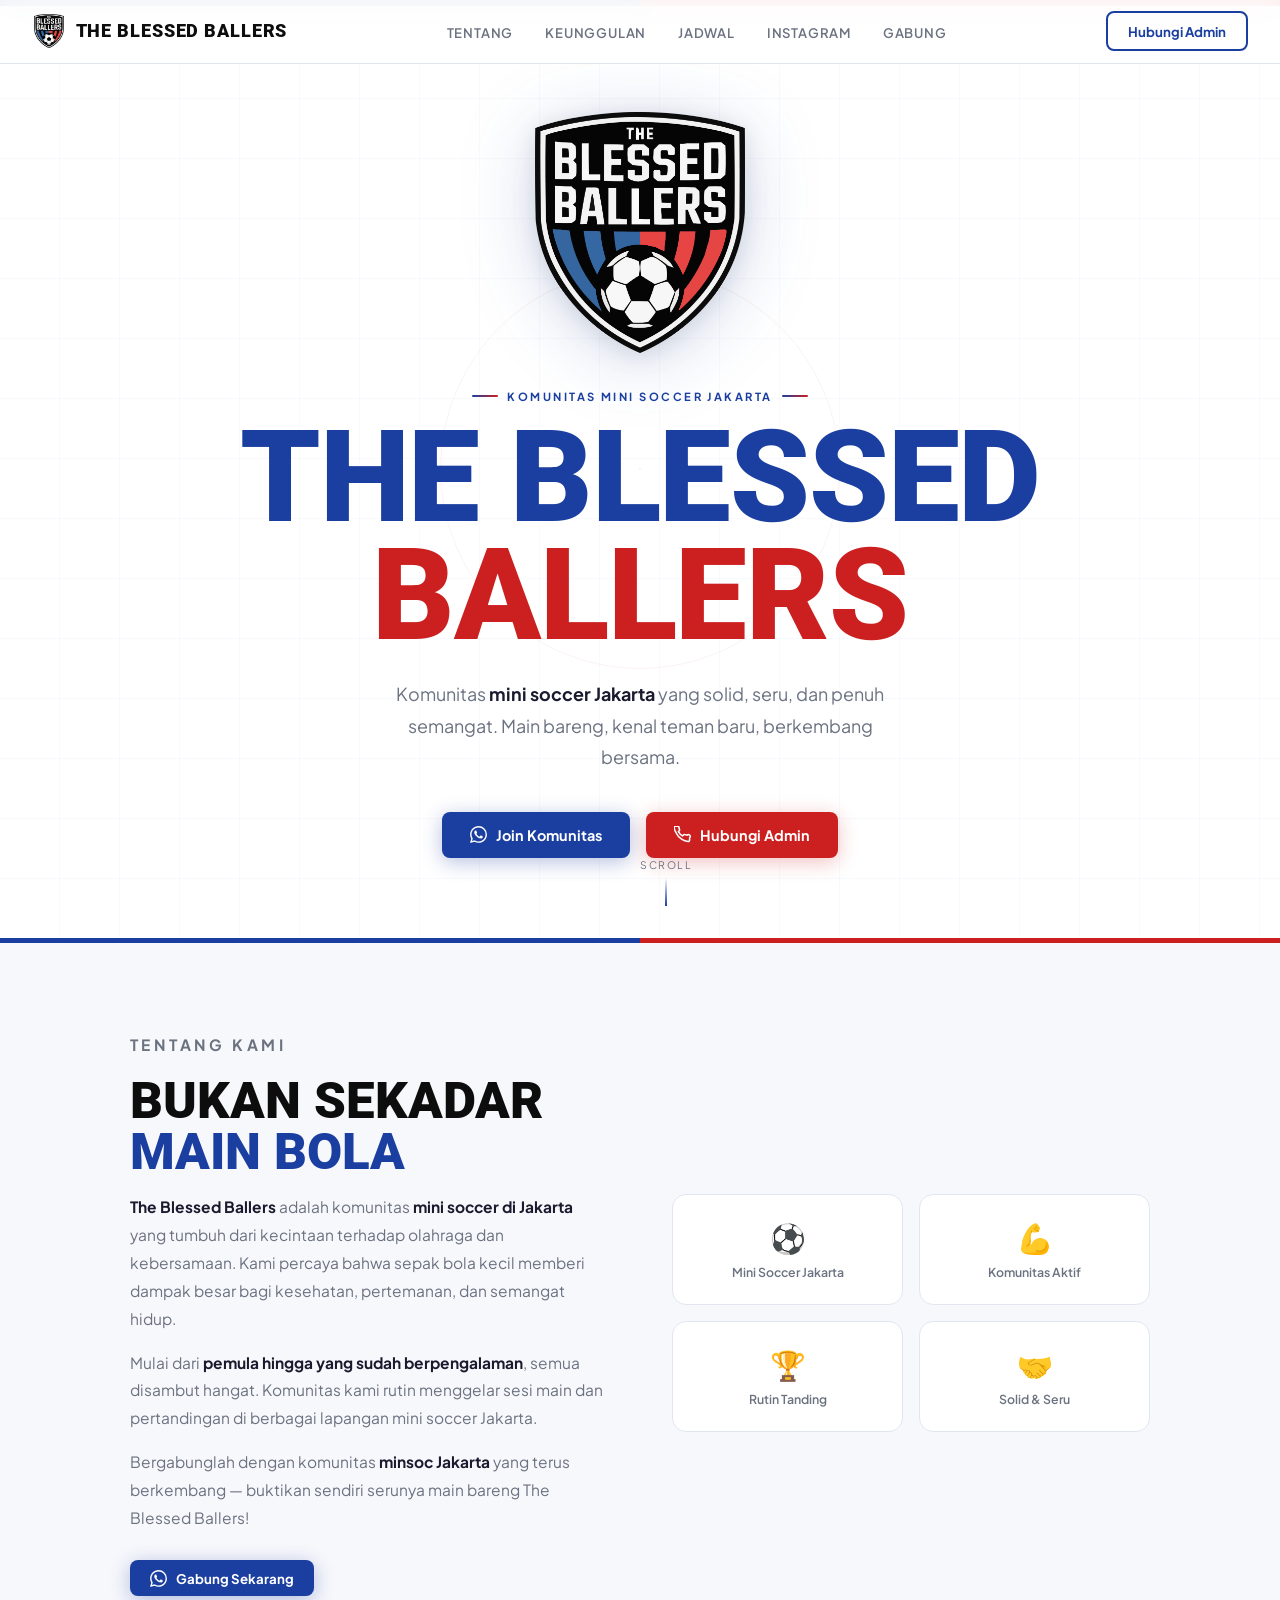
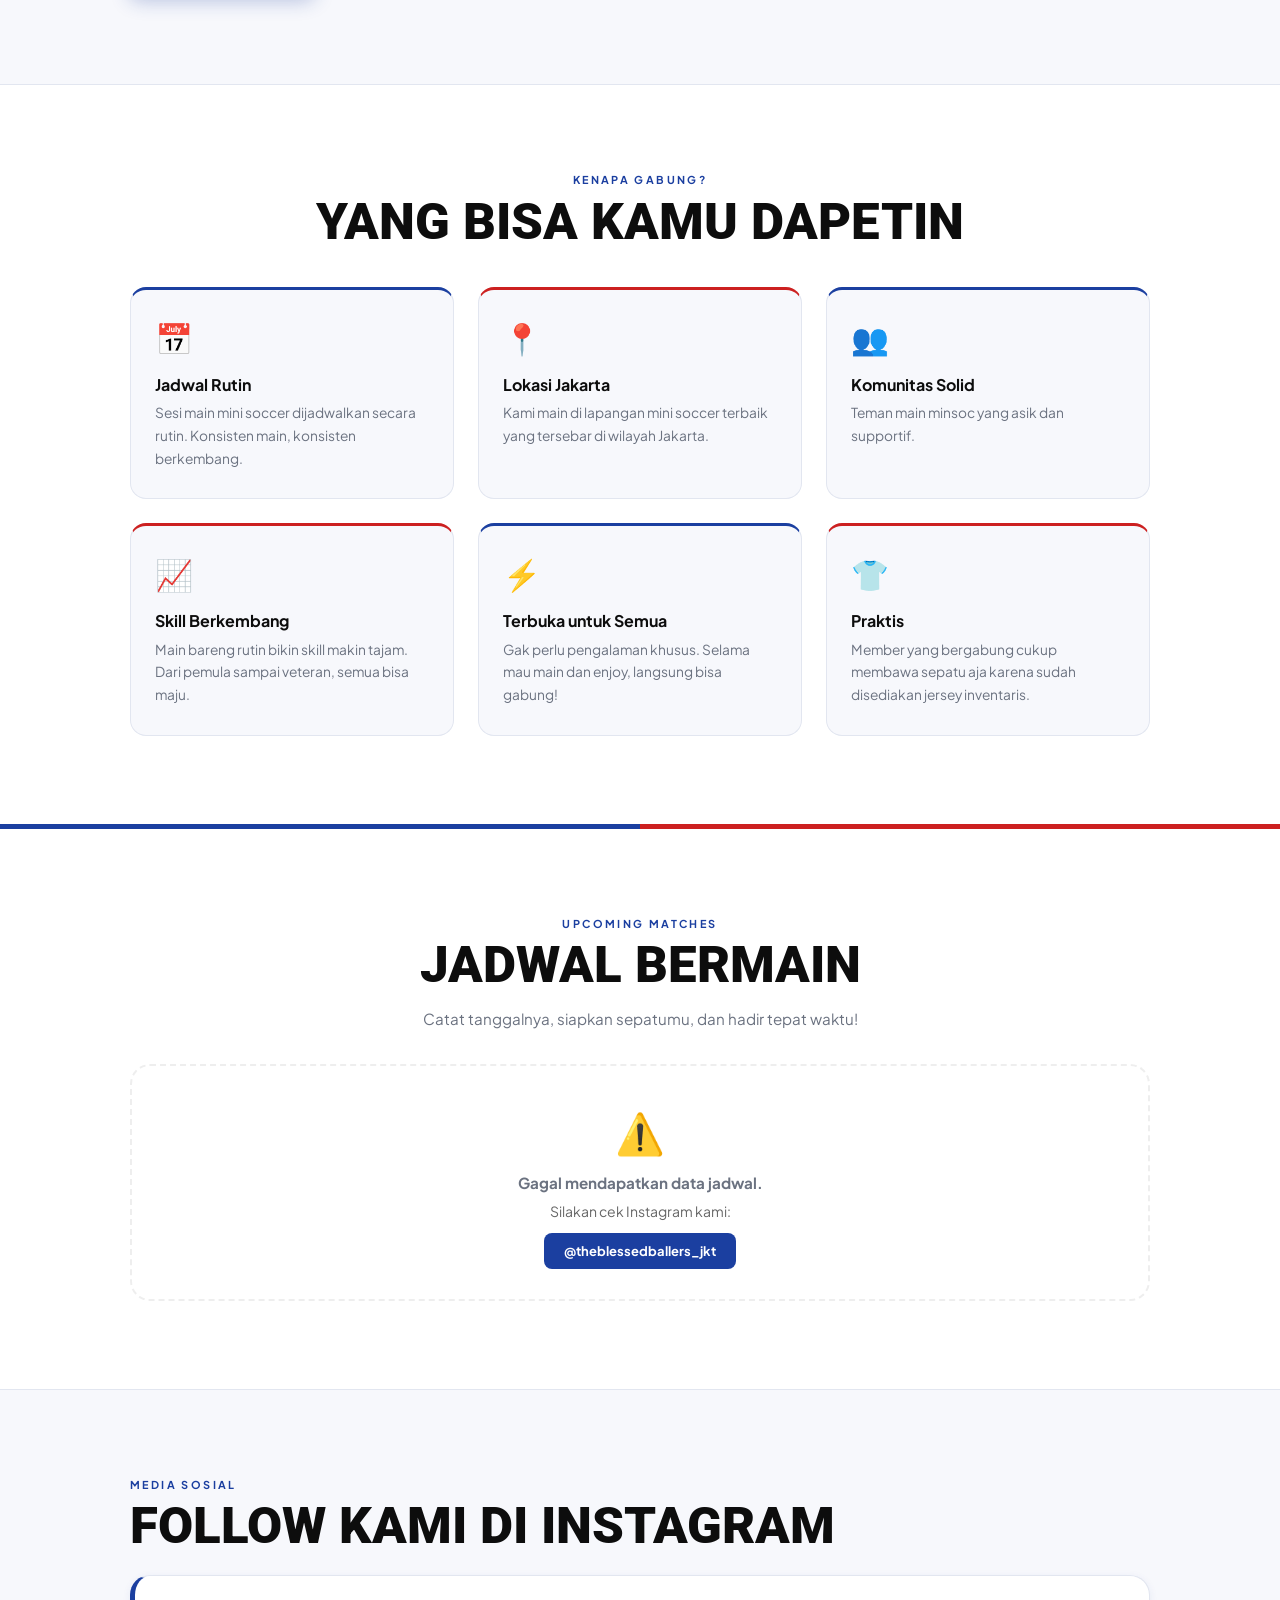
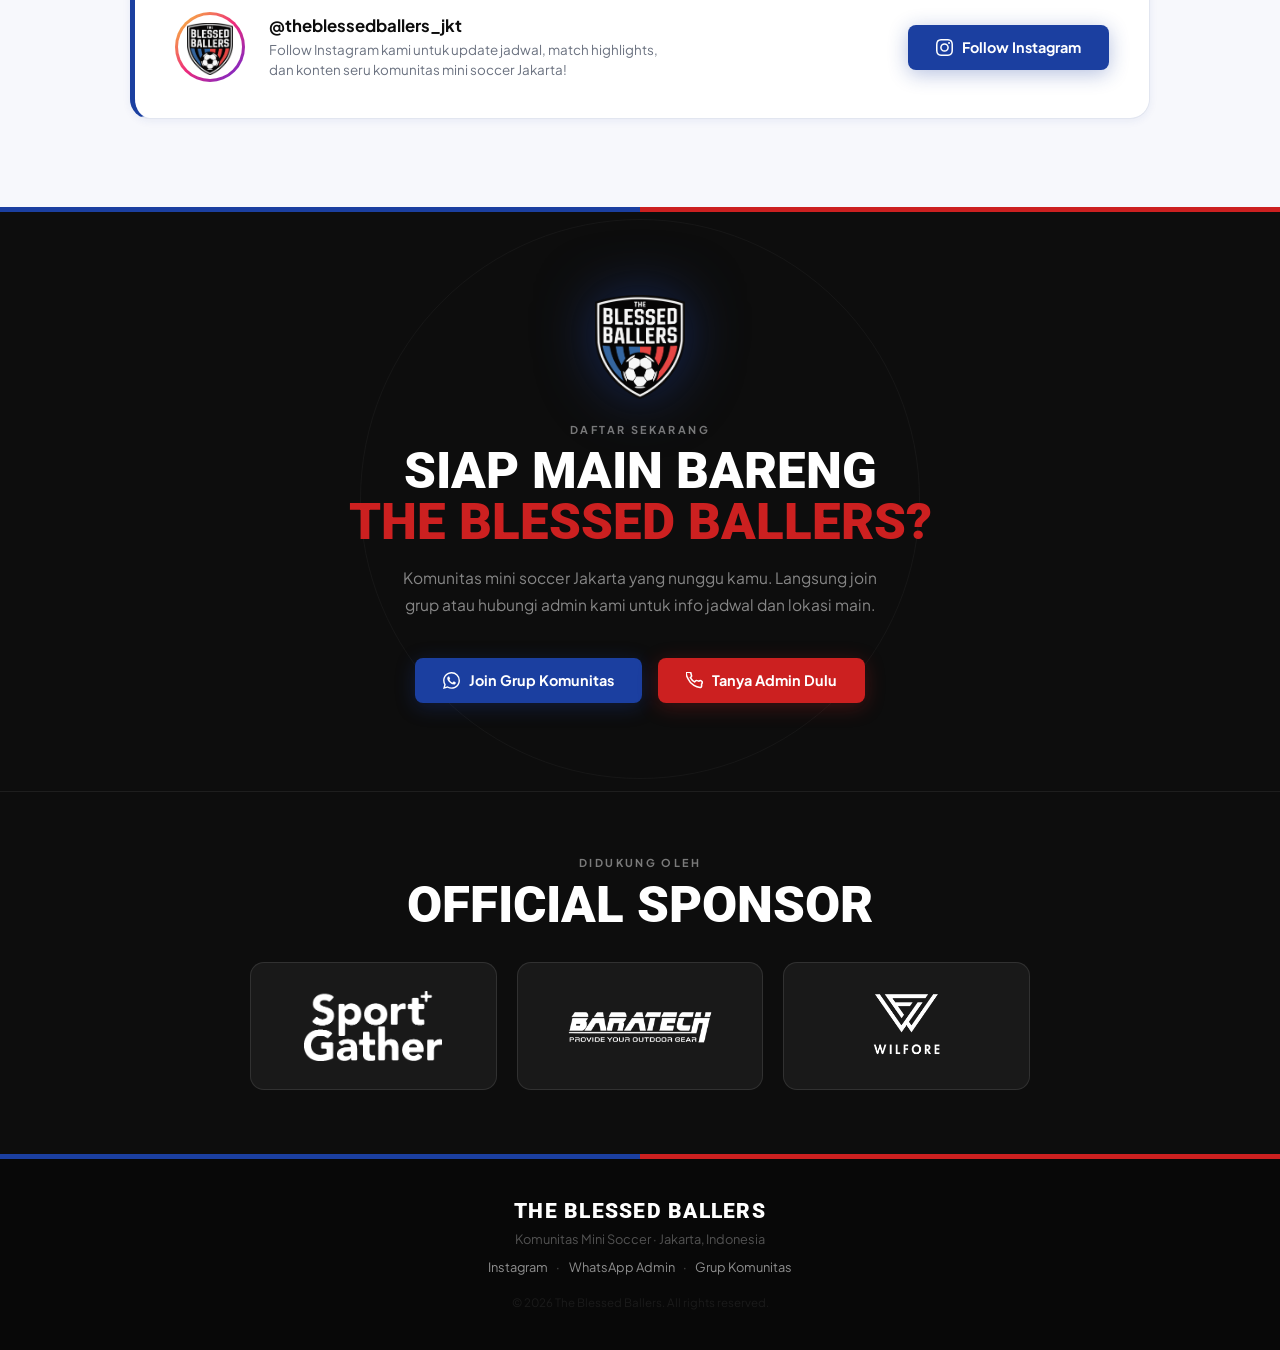
==== commit 59185550: "feature: update schedule, use favicon, split css and script into seperate files" ====
--- a/index.html
+++ b/index.html
@@ -1,819 +1,537 @@
-<!DOCTYPE html>
+<!doctype html>
 <html lang="id">
-<head>
-  <meta charset="UTF-8" />
-  <meta name="viewport" content="width=device-width, initial-scale=1.0" />
-  <title>The Blessed Ballers – Komunitas Mini Soccer Jakarta</title>
-  <meta name="title" content="The Blessed Ballers – Komunitas Mini Soccer Jakarta" />
-  <meta name="description" content="The Blessed Ballers adalah komunitas mini soccer (minsoc) di Jakarta. Gabung bersama kami, main bareng, dan rasakan serunya komunitas mini soccer terbaik di Jakarta!" />
-  <meta name="keywords" content="mini soccer jakarta, komunitas mini soccer jakarta, minsoc jakarta, komunitas minsoc jakarta, futsal komunitas jakarta, the blessed ballers, mini soccer, komunitas bola jakarta, join mini soccer jakarta" />
-  <meta name="robots" content="index, follow" />
-  <meta name="language" content="Indonesian" />
-  <meta name="author" content="The Blessed Ballers" />
-  <link rel="canonical" href="https://theblessedballers.github.io/" />
-  <meta property="og:type" content="website" />
-  <meta property="og:url" content="https://theblessedballers.github.io/" />
-  <meta property="og:title" content="The Blessed Ballers – Komunitas Mini Soccer Jakarta" />
-  <meta property="og:description" content="Komunitas mini soccer Jakarta yang solid, seru, dan penuh semangat. Gabung sekarang!" />
-  <meta property="og:image" content="https://theblessedballers.github.io/image/logo.png" />
-  <meta name="twitter:card" content="summary_large_image" />
-  <meta name="twitter:title" content="The Blessed Ballers – Komunitas Mini Soccer Jakarta" />
-  <meta name="twitter:description" content="Komunitas mini soccer Jakarta yang solid, seru, dan penuh semangat. Gabung sekarang!" />
-  <script type="application/ld+json">
-  {
-    "@context": "https://schema.org",
-    "@type": "SportsOrganization",
-    "name": "The Blessed Ballers",
-    "description": "Komunitas mini soccer (minsoc) di Jakarta.",
-    "url": "https://theblessedballers.github.io/",
-    "logo": "https://theblessedballers.github.io/image/logo.png",
-    "sport": "Mini Soccer",
-    "areaServed": { "@type": "City", "name": "Jakarta", "addressCountry": "ID" },
-    "sameAs": ["https://www.instagram.com/theblessedballers_jkt"],
-    "contactPoint": { "@type": "ContactPoint", "telephone": "+6287818219393", "contactType": "customer service", "availableLanguage": "Indonesian" }
-  }
-  </script>
-  <link rel="preconnect" href="https://fonts.googleapis.com" />
-  <link rel="preconnect" href="https://fonts.gstatic.com" crossorigin />
-  <link href="https://fonts.googleapis.com/css2?family=Roboto:wght@700;900&family=Plus+Jakarta+Sans:wght@400;500;600;700&display=swap" rel="stylesheet" />
-  <style>
-    :root {
-      --blue:       #1B3FA0;
-      --blue-light: #2952CC;
-      --blue-pale:  #EBF0FF;
-      --red:        #CC2020;
-      --red-light:  #E63030;
-      --red-pale:   #FFEAEA;
-      --black:      #0D0D0D;
-      --white:      #FFFFFF;
-      --off-white:  #F7F8FC;
-      --border:     #E2E6F0;
-      --text:       #1A1A2E;
-      --muted:      #6B7280;
-    }
-    *, *::before, *::after { box-sizing: border-box; margin: 0; padding: 0; }
-    html { scroll-behavior: smooth; }
-    body { background: var(--white); color: var(--text); font-family: 'Plus Jakarta Sans', sans-serif; overflow-x: hidden; }
-
-    /* NAV */
-    nav {
-      position: fixed; top: 0; left: 0; right: 0; z-index: 100;
-      background: rgba(255,255,255,0.93);
-      backdrop-filter: blur(14px); -webkit-backdrop-filter: blur(14px);
-      border-bottom: 1px solid var(--border);
-      padding: 0.7rem 2rem;
-      display: flex; align-items: center; justify-content: space-between;
-    }
-    .nav-brand { display: flex; align-items: center; gap: 0.6rem; text-decoration: none; }
-    .nav-brand img { width: 34px; height: 34px; object-fit: contain; }
-    .nav-brand span { font-family: 'Roboto', sans-serif; font-weight: 900; font-size: 1.1rem; letter-spacing: 0.05em; color: var(--black); text-transform: uppercase; }
-    .nav-links { display: flex; gap: 2rem; list-style: none; }
-    .nav-links a { text-decoration: none; font-size: 0.82rem; font-weight: 600; color: var(--muted); letter-spacing: 0.06em; text-transform: uppercase; transition: color 0.2s; }
-    .nav-links a:hover { color: var(--blue); }
-    @media (max-width: 768px) { .nav-links { display: none; } nav { padding: 0.7rem 1.2rem; } }
-
-    /* HERO */
-    .hero {
-      position: relative; min-height: 100vh;
-      display: flex; flex-direction: column; align-items: center; justify-content: center;
-      text-align: center; padding: 7rem 1.5rem 5rem; overflow: hidden;
-      background: var(--white);
-    }
-    .hero::before {
-      content: ''; position: absolute; top: 0; left: 0; right: 0; height: 6px;
-      background: linear-gradient(90deg, var(--blue) 50%, var(--red) 50%);
-    }
-    .hero-bg {
-      position: absolute; inset: 0; pointer-events: none;
-      background-image:
-        repeating-linear-gradient(0deg, transparent, transparent 59px, rgba(27,63,160,0.028) 59px, rgba(27,63,160,0.028) 60px),
-        repeating-linear-gradient(90deg, transparent, transparent 59px, rgba(27,63,160,0.028) 59px, rgba(27,63,160,0.028) 60px);
-    }
-    .hero-ring {
-      position: absolute; border-radius: 50%; border: 1.5px solid rgba(27,63,160,0.07);
-      top: 50%; left: 50%; transform: translate(-50%, -50%); pointer-events: none;
-    }
-    .hero-ring:nth-child(1) { width: 620px; height: 620px; }
-    .hero-ring:nth-child(2) { width: 400px; height: 400px; border-color: rgba(204,32,32,0.06); }
-
-    .logo-wrap {
-      position: relative; z-index: 1; margin-bottom: 2rem;
-      animation: floatLogo 3.5s ease-in-out infinite;
-    }
-    .logo-wrap img {
-      width: clamp(140px, 28vw, 210px); height: auto; object-fit: contain;
-      filter: drop-shadow(0 10px 36px rgba(27,63,160,0.2)) drop-shadow(0 3px 10px rgba(0,0,0,0.1));
-    }
-    @keyframes floatLogo {
-      0%, 100% { transform: translateY(0); }
-      50%       { transform: translateY(-12px); }
-    }
-
-    .hero-eyebrow {
-      position: relative; z-index: 1;
-      display: inline-flex; align-items: center; gap: 0.6rem;
-      font-size: 0.7rem; font-weight: 700; letter-spacing: 0.22em; text-transform: uppercase;
-      color: var(--blue); margin-bottom: 1rem;
-      animation: fadeDown 0.6s ease both;
-    }
-    .hero-eyebrow::before, .hero-eyebrow::after {
-      content: ''; width: 26px; height: 2px;
-      background: linear-gradient(90deg, var(--blue), var(--red)); border-radius: 2px;
-    }
-
-    .hero-title {
-      font-family: 'Roboto', sans-serif; font-weight: 900;
-      font-size: clamp(3.5rem, 12vw, 8rem); line-height: 0.92;
-      letter-spacing: -0.01em; text-transform: uppercase; color: var(--black);
-      position: relative; z-index: 1;
-      animation: fadeDown 0.7s ease 0.1s both;
-    }
-    .hero-title .t-blue { color: var(--blue); }
-    .hero-title .t-red  { color: var(--red); }
-
-    .hero-subtitle {
-      position: relative; z-index: 1; margin-top: 1.5rem;
-      font-size: clamp(0.94rem, 2vw, 1.12rem); color: var(--muted);
-      max-width: 500px; line-height: 1.75;
-      animation: fadeDown 0.8s ease 0.2s both;
-    }
-    .hero-subtitle strong { color: var(--text); }
-
-    @keyframes fadeDown { from { opacity:0; transform:translateY(-14px); } to { opacity:1; transform:translateY(0); } }
-    @keyframes fadeUp   { from { opacity:0; transform:translateY(18px); }  to { opacity:1; transform:translateY(0); } }
-
-    .cta-group {
-      display: flex; flex-wrap: wrap; gap: 1rem; justify-content: center;
-      margin-top: 2.5rem; position: relative; z-index: 1;
-      animation: fadeUp 0.8s ease 0.35s both;
-    }
-
-    .scroll-hint {
-      position: absolute; bottom: 2rem; left: 50%; transform: translateX(-50%);
-      z-index: 1; display: flex; flex-direction: column; align-items: center; gap: 0.4rem;
-      color: var(--muted); font-size: 0.65rem; letter-spacing: 0.15em; text-transform: uppercase;
-      animation: fadeUp 1s ease 0.7s both;
-    }
-    .scroll-arrow { width: 1.5px; height: 28px; background: linear-gradient(to bottom, transparent, var(--blue)); animation: sp 2s ease-in-out infinite; }
-    @keyframes sp { 0%,100%{opacity:.3} 50%{opacity:1} }
-
-    /* BUTTONS */
-    .btn {
-      display: inline-flex; align-items: center; gap: 0.55rem;
-      padding: 0.85rem 1.75rem; border-radius: 8px;
-      font-family: 'Plus Jakarta Sans', sans-serif; font-size: 0.9rem; font-weight: 700;
-      text-decoration: none; border: none; cursor: pointer;
-      transition: transform 0.2s, box-shadow 0.2s, background 0.2s;
-    }
-    .btn svg { width: 17px; height: 17px; flex-shrink: 0; }
-    .btn-blue { background: var(--blue); color: #fff; box-shadow: 0 4px 20px rgba(27,63,160,0.32); }
-    .btn-blue:hover { background: var(--blue-light); transform: translateY(-3px); box-shadow: 0 8px 28px rgba(27,63,160,0.42); }
-    .btn-red  { background: var(--red);  color: #fff; box-shadow: 0 4px 20px rgba(204,32,32,0.28); }
-    .btn-red:hover  { background: var(--red-light); transform: translateY(-3px); box-shadow: 0 8px 28px rgba(204,32,32,0.38); }
-    .btn-outline { background: transparent; color: var(--blue); border: 2px solid var(--blue); }
-    .btn-outline:hover { background: var(--blue-pale); transform: translateY(-3px); }
-    .btn-sm { padding: 0.6rem 1.25rem; font-size: 0.83rem; }
-
-    /* LAYOUT */
-    section { padding: 5.5rem 1.5rem; }
-    .container { max-width: 1020px; margin: 0 auto; }
-    .section-label { font-size: 0.68rem; font-weight: 700; letter-spacing: 0.22em; text-transform: uppercase; color: var(--blue); margin-bottom: 0.6rem; }
-    .section-title { font-family: 'Roboto', sans-serif; font-weight: 900; font-size: clamp(2rem, 5vw, 3.2rem); line-height: 1; text-transform: uppercase; color: var(--black); margin-bottom: 1rem; }
-
-    /* DIVIDERS */
-    .div-stripe { height: 5px; background: linear-gradient(90deg, var(--blue) 50%, var(--red) 50%); }
-    .div-line   { height: 1px; background: var(--border); }
-
-    /* ABOUT */
-    .about-section { background: var(--off-white); }
-    .about-grid { display: grid; grid-template-columns: 1fr 1fr; gap: 4rem; align-items: center; }
-    .about-text p { color: var(--muted); line-height: 1.8; margin-bottom: 1rem; font-size: 0.97rem; }
-    .about-text p strong { color: var(--text); }
-    .stats-grid { display: grid; grid-template-columns: 1fr 1fr; gap: 1rem; }
-    .stat-card {
-      background: var(--white); border: 1.5px solid var(--border); border-radius: 14px;
-      padding: 1.5rem 1.25rem; text-align: center;
-      transition: border-color 0.25s, transform 0.25s, box-shadow 0.25s;
-    }
-    .stat-card:hover { border-color: var(--blue); transform: translateY(-4px); box-shadow: 0 8px 32px rgba(27,63,160,0.12); }
-    .stat-card .icon { font-size: 1.8rem; margin-bottom: 0.5rem; }
-    .stat-card .lbl  { font-size: 0.77rem; color: var(--muted); font-weight: 600; }
-
-    /* FEATURES */
-    .features-section { background: var(--white); }
-    .features-grid { display: grid; grid-template-columns: repeat(3, 1fr); gap: 1.5rem; margin-top: 2.5rem; }
-    .feature-card {
-      background: var(--off-white); border: 1.5px solid var(--border); border-radius: 16px;
-      padding: 1.75rem 1.5rem;
-      transition: border-color 0.25s, transform 0.25s, box-shadow 0.25s;
-    }
-    .feature-card:nth-child(odd)  { border-top: 3px solid var(--blue); }
-    .feature-card:nth-child(even) { border-top: 3px solid var(--red); }
-    .feature-card:hover { border-color: var(--blue); transform: translateY(-6px); box-shadow: 0 20px 60px rgba(27,63,160,0.14); }
-    .feature-icon { font-size: 1.9rem; margin-bottom: 1rem; }
-    .feature-card h3 { font-size: 1rem; font-weight: 700; margin-bottom: 0.45rem; color: var(--black); }
-    .feature-card p  { font-size: 0.86rem; color: var(--muted); line-height: 1.65; }
-
-    /* INSTAGRAM */
-    .ig-section { background: var(--off-white); }
-    .ig-banner {
-      background: var(--white); border: 1.5px solid var(--border); border-radius: 20px;
-      padding: 2.25rem 2.5rem; display: flex; align-items: center;
-      justify-content: space-between; gap: 2rem; flex-wrap: wrap;
-      box-shadow: 0 2px 8px rgba(27,63,160,0.07);
-      border-left: 5px solid var(--blue);
-    }
-    .ig-left { display: flex; align-items: center; gap: 1.5rem; }
-    .ig-avatar {
-      width: 70px; height: 70px; border-radius: 50%; flex-shrink: 0;
-      border: 3px solid transparent;
-      background: linear-gradient(white, white) padding-box,
-                  linear-gradient(135deg, #f9ce34, #ee2a7b, #6228d7) border-box;
-      display: flex; align-items: center; justify-content: center; overflow: hidden;
-    }
-    .ig-avatar img { width: 52px; height: 52px; object-fit: contain; margin-top: 4px; }
-    .ig-info h3 { font-weight: 700; font-size: 1.05rem; color: var(--black); }
-    .ig-info p  { color: var(--muted); font-size: 0.84rem; margin-top: 0.25rem; line-height: 1.5; }
-
-    /* JOIN */
-    .join-section {
-      background: var(--black); text-align: center;
-      position: relative; overflow: hidden;
-    }
-    .join-section::before {
-      content: ''; position: absolute; top: 0; left: 0; right: 0; height: 5px;
-      background: linear-gradient(90deg, var(--blue) 50%, var(--red) 50%);
-    }
-    .join-section::after {
-      content: ''; position: absolute;
-      width: 560px; height: 560px; border-radius: 50%;
-      border: 1px solid rgba(255,255,255,0.04);
-      top: 50%; left: 50%; transform: translate(-50%, -50%); pointer-events: none;
-    }
-    .join-section .section-title { color: var(--white); max-width: 600px; margin: 0 auto 1rem; }
-    .join-section .section-label { color: rgba(255,255,255,0.45); }
-    .join-section .sub { color: rgba(255,255,255,0.5); max-width: 480px; margin: 0 auto 2.5rem; line-height: 1.75; font-size: 0.97rem; }
-    .join-logo { width: 90px; margin: 0 auto 1.5rem; display: block; position: relative; z-index: 1; filter: drop-shadow(0 0 28px rgba(27,63,160,0.5)); }
-
-    /* FOOTER */
-    footer {
-      background: #080808;
-      border-top: 5px solid; border-image: linear-gradient(90deg, var(--blue) 50%, var(--red) 50%) 1;
-      padding: 2.5rem 1.5rem; text-align: center;
-      color: rgba(255,255,255,0.3); font-size: 0.8rem;
-    }
-    .footer-brand { font-family: 'Roboto', sans-serif; font-weight: 900; font-size: 1.3rem; color: var(--white); letter-spacing: 0.06em; text-transform: uppercase; margin-bottom: 0.5rem; }
-    footer a { color: rgba(255,255,255,0.55); text-decoration: none; transition: color 0.2s; }
-    footer a:hover { color: var(--white); }
-    .dot { margin: 0 0.4rem; }
-
-    /* SCHEDULE */
-    .schedule-section { background: var(--white); }
-
-    .schedule-grid { display: grid; grid-template-columns: 1fr; gap: 1.25rem; margin-top: 2.5rem; }
-
-    .schedule-card {
-      background: var(--off-white);
-      border: 1.5px solid var(--border);
-      border-radius: 18px;
-      overflow: hidden;
-      transition: transform 0.25s, box-shadow 0.25s, border-color 0.25s;
-    }
-    .schedule-card:hover { transform: translateY(-6px); box-shadow: 0 20px 50px rgba(27,63,160,0.13); border-color: var(--blue); }
-
-    .schedule-card.past { opacity: 0.55; filter: grayscale(0.4); }
-    .schedule-card.past:hover { transform: none; box-shadow: none; }
-
-    .card-header {
-      background: var(--blue);
-      padding: 1rem 1.25rem;
-      display: flex; align-items: center; justify-content: space-between;
-    }
-    .card-header.red-header { background: var(--red); }
-
-    .card-date-block { color: #fff; }
-    .card-day   { font-size: 0.68rem; font-weight: 600; letter-spacing: 0.15em; text-transform: uppercase; opacity: 0.75; }
-    .card-date  { font-family: 'Roboto', sans-serif; font-weight: 900; font-size: 1.9rem; line-height: 1; }
-    .card-month { font-size: 0.8rem; font-weight: 700; opacity: 0.85; text-transform: uppercase; letter-spacing: 0.05em; }
-
-    .card-format {
-      background: rgba(255,255,255,0.18);
-      color: #fff;
-      font-family: 'Roboto', sans-serif;
-      font-weight: 900; font-size: 1.1rem;
-      letter-spacing: 0.04em;
-      padding: 0.35rem 0.75rem;
-      border-radius: 8px;
-    }
-
-    .card-body { padding: 1.25rem; }
-
-    .card-row {
-      display: flex; align-items: flex-start; gap: 0.65rem;
-      margin-bottom: 0.8rem; font-size: 0.88rem;
-    }
-    .card-row:last-child { margin-bottom: 0; }
-
-    .card-icon { font-size: 1rem; flex-shrink: 0; margin-top: 0.05rem; }
-
-    .card-label { font-size: 0.67rem; font-weight: 700; letter-spacing: 0.1em; text-transform: uppercase; color: var(--muted); margin-bottom: 0.15rem; }
-    .card-value { font-weight: 600; color: var(--text); line-height: 1.3; }
-    .card-value a { color: var(--blue); text-decoration: none; font-weight: 700; display: inline-flex; align-items: center; gap: 0.3rem; }
-    .card-value a:hover { text-decoration: underline; }
-    .card-value a svg { width: 13px; height: 13px; }
-
-    .card-footer {
-      border-top: 1px solid var(--border);
-      padding: 0.9rem 1.25rem;
-      display: flex; gap: 1rem;
-    }
-
-    .price-chip {
-      flex: 1; text-align: center;
-      background: var(--white); border: 1.5px solid var(--border);
-      border-radius: 10px; padding: 0.5rem 0.4rem;
-    }
-    .price-chip .p-label { font-size: 0.63rem; font-weight: 700; letter-spacing: 0.08em; text-transform: uppercase; color: var(--muted); }
-    .price-chip .p-value { font-family: 'Roboto', sans-serif; font-weight: 900; font-size: 1.15rem; color: var(--blue); line-height: 1.1; margin-top: 0.1rem; }
-    .price-chip .p-value.red { color: var(--red); }
-
-    .badge-past {
-      display: inline-block;
-      background: #e5e7eb; color: #9ca3af;
-      font-size: 0.65rem; font-weight: 700;
-      letter-spacing: 0.1em; text-transform: uppercase;
-      padding: 0.25rem 0.6rem; border-radius: 999px;
-      margin-left: 0.5rem; vertical-align: middle;
-    }
-
-    .badge-upcoming {
-      display: inline-block;
-      background: #dcfce7; color: #16a34a;
-      font-size: 0.65rem; font-weight: 700;
-      letter-spacing: 0.1em; text-transform: uppercase;
-      padding: 0.25rem 0.6rem; border-radius: 999px;
-      margin-left: 0.5rem; vertical-align: middle;
-      animation: badgePulse 2s ease-in-out infinite;
-    }
-    @keyframes badgePulse { 0%,100%{opacity:1} 50%{opacity:0.6} }
-
-    .schedule-empty {
-      text-align: center; padding: 3rem 1rem; color: var(--muted);
-      grid-column: 1 / -1;
-    }
-    .schedule-empty .empty-icon { font-size: 2.5rem; margin-bottom: 0.75rem; }
-
-    @media (min-width: 768px) { .schedule-grid { grid-template-columns: repeat(3, 1fr); } }
-
-    /* SCHEDULE */
-    .schedule-section { background: var(--white); }
-    .schedule-grid { display: grid; grid-template-columns: repeat(auto-fill, minmax(300px, 1fr)); gap: 1.25rem; margin-top: 2rem; }
-    .sched-card {
-      background: var(--off-white); border: 1.5px solid var(--border);
-      border-top: 4px solid var(--blue); border-radius: 14px; padding: 1.5rem;
-      transition: transform 0.2s, box-shadow 0.2s; position: relative;
-    }
-    .sched-card:hover { transform: translateY(-5px); box-shadow: 0 12px 36px rgba(27,63,160,0.13); }
-    .sched-card-date { display: flex; align-items: center; gap: 0.75rem; margin-bottom: 1rem; }
-    .date-box {
-      background: var(--blue); color: #fff; border-radius: 10px;
-      padding: 0.5rem 0.75rem; text-align: center; min-width: 52px; flex-shrink: 0;
-    }
-    .date-box .day-num { font-family: 'Roboto', sans-serif; font-weight: 900; font-size: 1.6rem; line-height: 1; }
-    .date-box .month-str { font-size: 0.65rem; font-weight: 700; letter-spacing: 0.08em; text-transform: uppercase; opacity: 0.85; }
-    .sched-dow { font-size: 0.78rem; font-weight: 700; color: var(--blue); text-transform: uppercase; letter-spacing: 0.06em; }
-    .sched-jam { font-size: 1rem; font-weight: 700; color: var(--black); margin-top: 0.1rem; }
-    .sched-info-row { display: flex; align-items: flex-start; gap: 0.5rem; font-size: 0.85rem; color: var(--muted); margin-bottom: 0.5rem; line-height: 1.4; }
-    .sched-info-row svg { width: 14px; height: 14px; flex-shrink: 0; margin-top: 2px; color: var(--blue); }
-    .sched-info-row a { color: var(--blue); text-decoration: none; font-weight: 600; }
-    .sched-info-row a:hover { text-decoration: underline; }
-    .sched-tags { display: flex; gap: 0.5rem; flex-wrap: wrap; margin-top: 1rem; }
-    .tag { font-size: 0.7rem; font-weight: 700; letter-spacing: 0.07em; text-transform: uppercase; padding: 0.25rem 0.65rem; border-radius: 999px; }
-    .tag-format { background: var(--blue-pale); color: var(--blue); }
-    .tag-player { background: #e8f5e9; color: #1b6b2f; }
-    .tag-keeper { background: #fff3e0; color: #b45000; }
-    .tbc-heading {
-      font-size: 0.72rem; font-weight: 700; letter-spacing: 0.18em; text-transform: uppercase;
-      color: var(--muted); margin: 2.5rem 0 1rem;
-      display: flex; align-items: center; gap: 0.75rem;
-    }
-    .tbc-heading::before, .tbc-heading::after { content: ''; flex: 1; height: 1px; background: var(--border); }
-    .tbc-list { display: flex; flex-direction: column; gap: 0.6rem; }
-    .tbc-item {
-      background: var(--off-white); border: 1.5px dashed var(--border); border-radius: 10px;
-      padding: 0.9rem 1.25rem; display: flex; align-items: center; gap: 1rem; flex-wrap: wrap;
-    }
-    .tbc-badge { background: #fff8e1; color: #b45000; font-size: 0.65rem; font-weight: 800; letter-spacing: 0.1em; text-transform: uppercase; padding: 0.2rem 0.6rem; border-radius: 999px; border: 1px solid #fcd34d; flex-shrink: 0; }
-    .tbc-date { font-weight: 700; font-size: 0.88rem; color: var(--text); }
-    .tbc-format { font-size: 0.8rem; color: var(--muted); }
-    .no-schedule { text-align: center; padding: 3rem 1.5rem; color: var(--muted); font-size: 0.95rem; }
-    .no-schedule .emoji { font-size: 2.5rem; display: block; margin-bottom: 0.75rem; }
-
-    /* SPONSORS */
-    .sponsors-section {
-      background: var(--black);
-      padding: 4rem 1.5rem;
-      border-top: 1px solid rgba(255,255,255,0.07);
-    }
-
-    .sponsors-grid {
-      display: grid;
-      grid-template-columns: repeat(3, 1fr);
-      gap: 1.25rem;
-      max-width: 780px;
-      margin: 0 auto;
-    }
-
-    .sponsor-card {
-      background: rgba(255,255,255,0.05);
-      border: 1px solid rgba(255,255,255,0.1);
-      border-radius: 14px;
-      padding: 1.75rem 1.5rem;
-      display: flex;
-      align-items: center;
-      justify-content: center;
-      transition: background 0.25s, border-color 0.25s, transform 0.25s;
-      text-decoration: none;
-    }
-
-    .sponsor-card:hover {
-      background: rgba(255,255,255,0.1);
-      border-color: rgba(255,255,255,0.28);
-      transform: translateY(-4px);
-    }
-
-    .sponsor-card img {
-      width: 100%;
-      max-width: 150px;
-      max-height: 70px;
-      object-fit: contain;
-      filter: brightness(0) invert(1);
-      transition: opacity 0.25s;
-    }
-
-    .sponsor-card:hover img {
-      opacity: 1;
-    }
-
-    .footer-sponsors {
-      margin-top: 0.75rem;
-      font-size: 0.78rem;
-      display: flex;
-      align-items: center;
-      justify-content: center;
-      gap: 0.2rem;
-      flex-wrap: wrap;
-      color: rgba(255,255,255,0.3);
-    }
-
-    .footer-sponsors span { color: rgba(255,255,255,0.25); }
-
-    @media (max-width: 600px) {
-      .sponsors-grid { grid-template-columns: 1fr; max-width: 300px; }
-    }
-
-    /* REVEAL */
-    .reveal { opacity: 0; transform: translateY(24px); transition: opacity 0.6s ease, transform 0.6s ease; }
-    .reveal.visible { opacity: 1; transform: translateY(0); }
-
-    /* RESPONSIVE */
-    @media (max-width: 768px) {
-      .about-grid    { grid-template-columns: 1fr; gap: 2rem; }
-      .features-grid { grid-template-columns: 1fr; }
-      .stats-grid    { grid-template-columns: 1fr 1fr; }
-      .ig-banner     { flex-direction: column; text-align: center; border-left: none; border-top: 5px solid var(--blue); padding: 1.75rem; }
-      .ig-left       { flex-direction: column; text-align: center; }
-      .cta-group     { flex-direction: column; align-items: stretch; max-width: 300px; }
-      .btn           { width: 100%; justify-content: center; }
-    }
-  </style>
-</head>
-<body>
-
-  <!-- NAV -->
-  <nav aria-label="Navigasi utama">
-    <a href="#" class="nav-brand">
-      <img src="image/logo.png" alt="The Blessed Ballers Logo" />
-      <span>The Blessed Ballers</span>
-    </a>
-    <ul class="nav-links">
-      <li><a href="#tentang">Tentang</a></li>
-      <li><a href="#keunggulan">Keunggulan</a></li>
-      <li><a href="#jadwal">Jadwal</a></li>
-      <li><a href="#sosial">Instagram</a></li>
-      <li><a href="#gabung">Gabung</a></li>
-    </ul>
-    <a href="https://wa.me/6287818219393?text=Halo%20admin%20The%20Blessed%20Ballers!" class="btn btn-outline btn-sm" target="_blank" rel="noopener noreferrer">Hubungi Admin</a>
-  </nav>
-
-  <!-- HERO -->
-  <header class="hero" role="banner">
-    <div class="hero-bg" aria-hidden="true"></div>
-    <div class="hero-ring" aria-hidden="true"></div>
-    <div class="hero-ring" aria-hidden="true"></div>
-
-    <div class="logo-wrap">
-      <img src="image/logo.png" alt="The Blessed Ballers – Logo Komunitas Mini Soccer Jakarta" width="210" height="210" />
-    </div>
-
-    <p class="hero-eyebrow">Komunitas Mini Soccer Jakarta</p>
-
-    <h1 class="hero-title">
-      <span class="t-blue">The Blessed</span><br/>
-      <span class="t-red">Ballers</span>
-    </h1>
-
-    <p class="hero-subtitle">
-      Komunitas <strong>mini soccer Jakarta</strong> yang solid, seru, dan penuh semangat.
-      Main bareng, kenal teman baru, berkembang bersama.
-    </p>
-
-    <div class="cta-group">
-      <a href="http://chat.whatsapp.com/LbudgobvaH4GA6QttatX9s?mode=r_t" class="btn btn-blue" target="_blank" rel="noopener noreferrer" aria-label="Join grup WhatsApp The Blessed Ballers">
-        <svg viewBox="0 0 24 24" fill="currentColor"><path d="M17.472 14.382c-.297-.149-1.758-.867-2.03-.967-.273-.099-.471-.148-.67.15-.197.297-.767.966-.94 1.164-.173.199-.347.223-.644.075-.297-.15-1.255-.463-2.39-1.475-.883-.788-1.48-1.761-1.653-2.059-.173-.297-.018-.458.13-.606.134-.133.298-.347.446-.52.149-.174.198-.298.298-.497.099-.198.05-.371-.025-.52-.075-.149-.669-1.612-.916-2.207-.242-.579-.487-.5-.669-.51-.173-.008-.371-.01-.57-.01-.198 0-.52.074-.792.372-.272.297-1.04 1.016-1.04 2.479 0 1.462 1.065 2.875 1.213 3.074.149.198 2.096 3.2 5.077 4.487.709.306 1.262.489 1.694.625.712.227 1.36.195 1.871.118.571-.085 1.758-.719 2.006-1.413.248-.694.248-1.289.173-1.413-.074-.124-.272-.198-.57-.347m-5.421 7.403h-.004a9.87 9.87 0 01-5.031-1.378l-.361-.214-3.741.982.998-3.648-.235-.374a9.86 9.86 0 01-1.51-5.26c.001-5.45 4.436-9.884 9.888-9.884 2.64 0 5.122 1.03 6.988 2.898a9.825 9.825 0 012.893 6.994c-.003 5.45-4.437 9.884-9.885 9.884m8.413-18.297A11.815 11.815 0 0012.05 0C5.495 0 .16 5.335.157 11.892c0 2.096.547 4.142 1.588 5.945L.057 24l6.305-1.654a11.882 11.882 0 005.683 1.448h.005c6.554 0 11.89-5.335 11.893-11.893a11.821 11.821 0 00-3.48-8.413z"/></svg>
-        Join Komunitas
+  <head>
+    <meta charset="UTF-8" />
+    <meta name="viewport" content="width=device-width, initial-scale=1.0" />
+    <title>The Blessed Ballers - Komunitas Mini Soccer Jakarta</title>
+    <meta
+      name="title"
+      content="The Blessed Ballers - Komunitas Mini Soccer Jakarta"
+    />
+    <meta
+      name="description"
+      content="The Blessed Ballers adalah komunitas mini soccer (minsoc) di Jakarta. Gabung bersama kami, main bareng, dan rasakan serunya komunitas mini soccer terbaik di Jakarta!"
+    />
+    <meta
+      name="keywords"
+      content="mini soccer jakarta, komunitas mini soccer jakarta, minsoc jakarta, komunitas minsoc jakarta, futsal komunitas jakarta, the blessed ballers, mini soccer, komunitas bola jakarta, join mini soccer jakarta"
+    />
+    <meta name="robots" content="index, follow" />
+    <meta name="language" content="Indonesian" />
+    <meta name="author" content="The Blessed Ballers" />
+    <link rel="canonical" href="https://theblessedballers.github.io/" />
+    <meta property="og:type" content="website" />
+    <meta property="og:url" content="https://theblessedballers.github.io/" />
+    <meta
+      property="og:title"
+      content="The Blessed Ballers - Komunitas Mini Soccer Jakarta"
+    />
+    <meta
+      property="og:description"
+      content="Komunitas mini soccer Jakarta yang solid, seru, dan penuh semangat. Gabung sekarang!"
+    />
+    <meta
+      property="og:image"
+      content="https://theblessedballers.github.io/image/logo.png"
+    />
+    <meta name="twitter:card" content="summary_large_image" />
+    <meta
+      name="twitter:title"
+      content="The Blessed Ballers - Komunitas Mini Soccer Jakarta"
+    />
+    <meta
+      name="twitter:description"
+      content="Komunitas mini soccer Jakarta yang solid, seru, dan penuh semangat. Gabung sekarang!"
+    />
+    <script type="application/ld+json">
+      {
+        "@context": "https://schema.org",
+        "@type": "SportsOrganization",
+        "name": "The Blessed Ballers",
+        "description": "Komunitas mini soccer (minsoc) di Jakarta.",
+        "url": "https://theblessedballers.github.io/",
+        "logo": "https://theblessedballers.github.io/image/logo.png",
+        "sport": "Mini Soccer",
+        "areaServed": {
+          "@type": "City",
+          "name": "Jakarta",
+          "addressCountry": "ID"
+        },
+        "sameAs": ["https://www.instagram.com/theblessedballers_jkt"],
+        "contactPoint": {
+          "@type": "ContactPoint",
+          "telephone": "+6287818219393",
+          "contactType": "customer service",
+          "availableLanguage": "Indonesian"
+        }
+      }
+    </script>
+    <link rel="preconnect" href="https://fonts.googleapis.com" />
+    <link rel="preconnect" href="https://fonts.gstatic.com" crossorigin />
+    <link
+      href="https://fonts.googleapis.com/css2?family=Roboto:wght@700;900&family=Plus+Jakarta+Sans:wght@400;500;600;700&display=swap"
+      rel="stylesheet"
+    />
+    <link rel="icon" type="image/png" href="image/favicon.png" />
+    <link rel="apple-touch-icon" href="image/favicon.png" />
+    <link rel="stylesheet" href="style.css" />
+  </head>
+  <body>
+    <!-- NAV -->
+    <nav aria-label="Navigasi utama">
+      <a href="#" class="nav-brand">
+        <img src="image/logo.png" alt="The Blessed Ballers Logo" />
+        <span>The Blessed Ballers</span>
       </a>
-      <a href="https://wa.me/6287818219393?text=Halo%20admin%20The%20Blessed%20Ballers!%20Saya%20ingin%20tahu%20lebih%20lanjut%20tentang%20komunitas%20mini%20soccer%20kalian." class="btn btn-red" target="_blank" rel="noopener noreferrer" aria-label="Hubungi admin The Blessed Ballers">
-        <svg viewBox="0 0 24 24" fill="none" stroke="currentColor" stroke-width="2.2" stroke-linecap="round" stroke-linejoin="round"><path d="M22 16.92v3a2 2 0 01-2.18 2 19.79 19.79 0 01-8.63-3.07A19.5 19.5 0 013.07 9.81a19.79 19.79 0 01-3.07-8.63A2 2 0 012 .18h3a2 2 0 012 1.72c.127.96.361 1.903.7 2.81a2 2 0 01-.45 2.11L6.09 7.91a16 16 0 006 6l1.27-1.27a2 2 0 012.11-.45c.907.339 1.85.573 2.81.7A2 2 0 0122 16.92z"/></svg>
-        Hubungi Admin
-      </a>
-    </div>
-
-    <div class="scroll-hint" aria-hidden="true">
-      <span>Scroll</span>
-      <div class="scroll-arrow"></div>
-    </div>
-  </header>
-
-  <div class="div-stripe"></div>
-
-  <!-- ABOUT -->
-  <section id="tentang" class="about-section" aria-labelledby="about-heading">
-    <div class="container">
-      <div class="about-grid">
-        <div class="about-text reveal">
-          <p class="section-label">Tentang Kami</p>
-          <h2 id="about-heading" class="section-title">Bukan Sekadar<br/><span style="color:var(--blue)">Main Bola</span></h2>
-          <p><strong>The Blessed Ballers</strong> adalah komunitas <strong>mini soccer di Jakarta</strong> yang tumbuh dari kecintaan terhadap olahraga dan kebersamaan. Kami percaya bahwa sepak bola kecil memberi dampak besar bagi kesehatan, pertemanan, dan semangat hidup.</p>
-          <p>Mulai dari <strong>pemula hingga yang sudah berpengalaman</strong>, semua disambut hangat. Komunitas kami rutin menggelar sesi main dan pertandingan di berbagai lapangan mini soccer Jakarta.</p>
-          <p>Bergabunglah dengan komunitas <strong>minsoc Jakarta</strong> yang terus berkembang — buktikan sendiri serunya main bareng The Blessed Ballers!</p>
-          <div style="margin-top:1.75rem;">
-            <a href="http://chat.whatsapp.com/LbudgobvaH4GA6QttatX9s?mode=r_t" class="btn btn-blue btn-sm" target="_blank" rel="noopener noreferrer">
-              <svg viewBox="0 0 24 24" fill="currentColor"><path d="M17.472 14.382c-.297-.149-1.758-.867-2.03-.967-.273-.099-.471-.148-.67.15-.197.297-.767.966-.94 1.164-.173.199-.347.223-.644.075-.297-.15-1.255-.463-2.39-1.475-.883-.788-1.48-1.761-1.653-2.059-.173-.297-.018-.458.13-.606.134-.133.298-.347.446-.52.149-.174.198-.298.298-.497.099-.198.05-.371-.025-.52-.075-.149-.669-1.612-.916-2.207-.242-.579-.487-.5-.669-.51-.173-.008-.371-.01-.57-.01-.198 0-.52.074-.792.372-.272.297-1.04 1.016-1.04 2.479 0 1.462 1.065 2.875 1.213 3.074.149.198 2.096 3.2 5.077 4.487.709.306 1.262.489 1.694.625.712.227 1.36.195 1.871.118.571-.085 1.758-.719 2.006-1.413.248-.694.248-1.289.173-1.413-.074-.124-.272-.198-.57-.347m-5.421 7.403h-.004a9.87 9.87 0 01-5.031-1.378l-.361-.214-3.741.982.998-3.648-.235-.374a9.86 9.86 0 01-1.51-5.26c.001-5.45 4.436-9.884 9.888-9.884 2.64 0 5.122 1.03 6.988 2.898a9.825 9.825 0 012.893 6.994c-.003 5.45-4.437 9.884-9.885 9.884m8.413-18.297A11.815 11.815 0 0012.05 0C5.495 0 .16 5.335.157 11.892c0 2.096.547 4.142 1.588 5.945L.057 24l6.305-1.654a11.882 11.882 0 005.683 1.448h.005c6.554 0 11.89-5.335 11.893-11.893a11.821 11.821 0 00-3.48-8.413z"/></svg>
-              Gabung Sekarang
+      <ul class="nav-links">
+        <li><a href="#tentang">Tentang</a></li>
+        <li><a href="#keunggulan">Keunggulan</a></li>
+        <li><a href="#jadwal">Jadwal</a></li>
+        <li><a href="#sosial">Instagram</a></li>
+        <li><a href="#gabung">Gabung</a></li>
+      </ul>
+      <a
+        href="https://wa.me/6287818219393?text=Halo%20admin%20The%20Blessed%20Ballers!"
+        class="btn btn-outline btn-sm"
+        target="_blank"
+        rel="noopener noreferrer"
+        >Hubungi Admin</a
+      >
+    </nav>
+
+    <!-- HERO -->
+    <header class="hero" role="banner">
+      <div class="hero-bg" aria-hidden="true"></div>
+      <div class="hero-ring" aria-hidden="true"></div>
+      <div class="hero-ring" aria-hidden="true"></div>
+
+      <div class="logo-wrap">
+        <img
+          src="image/logo.png"
+          alt="The Blessed Ballers - Logo Komunitas Mini Soccer Jakarta"
+          width="210"
+          height="210"
+        />
+      </div>
+
+      <p class="hero-eyebrow">Komunitas Mini Soccer Jakarta</p>
+
+      <h1 class="hero-title">
+        <span class="t-blue">The Blessed</span><br />
+        <span class="t-red">Ballers</span>
+      </h1>
+
+      <p class="hero-subtitle">
+        Komunitas <strong>mini soccer Jakarta</strong> yang solid, seru, dan
+        penuh semangat. Main bareng, kenal teman baru, berkembang bersama.
+      </p>
+
+      <div class="cta-group">
+        <a
+          href="http://chat.whatsapp.com/LbudgobvaH4GA6QttatX9s?mode=r_t"
+          class="btn btn-blue"
+          target="_blank"
+          rel="noopener noreferrer"
+          aria-label="Join grup WhatsApp The Blessed Ballers"
+        >
+          <svg viewBox="0 0 24 24" fill="currentColor">
+            <path
+              d="M17.472 14.382c-.297-.149-1.758-.867-2.03-.967-.273-.099-.471-.148-.67.15-.197.297-.767.966-.94 1.164-.173.199-.347.223-.644.075-.297-.15-1.255-.463-2.39-1.475-.883-.788-1.48-1.761-1.653-2.059-.173-.297-.018-.458.13-.606.134-.133.298-.347.446-.52.149-.174.198-.298.298-.497.099-.198.05-.371-.025-.52-.075-.149-.669-1.612-.916-2.207-.242-.579-.487-.5-.669-.51-.173-.008-.371-.01-.57-.01-.198 0-.52.074-.792.372-.272.297-1.04 1.016-1.04 2.479 0 1.462 1.065 2.875 1.213 3.074.149.198 2.096 3.2 5.077 4.487.709.306 1.262.489 1.694.625.712.227 1.36.195 1.871.118.571-.085 1.758-.719 2.006-1.413.248-.694.248-1.289.173-1.413-.074-.124-.272-.198-.57-.347m-5.421 7.403h-.004a9.87 9.87 0 01-5.031-1.378l-.361-.214-3.741.982.998-3.648-.235-.374a9.86 9.86 0 01-1.51-5.26c.001-5.45 4.436-9.884 9.888-9.884 2.64 0 5.122 1.03 6.988 2.898a9.825 9.825 0 012.893 6.994c-.003 5.45-4.437 9.884-9.885 9.884m8.413-18.297A11.815 11.815 0 0012.05 0C5.495 0 .16 5.335.157 11.892c0 2.096.547 4.142 1.588 5.945L.057 24l6.305-1.654a11.882 11.882 0 005.683 1.448h.005c6.554 0 11.89-5.335 11.893-11.893a11.821 11.821 0 00-3.48-8.413z"
+            />
+          </svg>
+          Join Komunitas
+        </a>
+        <a
+          href="https://wa.me/6287818219393?text=Halo%20admin%20The%20Blessed%20Ballers!%20Saya%20ingin%20tahu%20lebih%20lanjut%20tentang%20komunitas%20mini%20soccer%20kalian."
+          class="btn btn-red"
+          target="_blank"
+          rel="noopener noreferrer"
+          aria-label="Hubungi admin The Blessed Ballers"
+        >
+          <svg
+            viewBox="0 0 24 24"
+            fill="none"
+            stroke="currentColor"
+            stroke-width="2.2"
+            stroke-linecap="round"
+            stroke-linejoin="round"
+          >
+            <path
+              d="M22 16.92v3a2 2 0 01-2.18 2 19.79 19.79 0 01-8.63-3.07A19.5 19.5 0 013.07 9.81a19.79 19.79 0 01-3.07-8.63A2 2 0 012 .18h3a2 2 0 012 1.72c.127.96.361 1.903.7 2.81a2 2 0 01-.45 2.11L6.09 7.91a16 16 0 006 6l1.27-1.27a2 2 0 012.11-.45c.907.339 1.85.573 2.81.7A2 2 0 0122 16.92z"
+            />
+          </svg>
+          Hubungi Admin
+        </a>
+      </div>
+
+      <div class="scroll-hint" aria-hidden="true">
+        <span>Scroll</span>
+        <div class="scroll-arrow"></div>
+      </div>
+    </header>
+
+    <div class="div-stripe"></div>
+
+    <!-- ABOUT -->
+    <section id="tentang" class="about-section" aria-labelledby="about-heading">
+      <div class="container">
+        <div class="about-grid">
+          <div class="about-text reveal">
+            <p class="section-label">Tentang Kami</p>
+            <h2 id="about-heading" class="section-title">
+              Bukan Sekadar<br /><span style="color: var(--blue)"
+                >Main Bola</span
+              >
+            </h2>
+            <p>
+              <strong>The Blessed Ballers</strong> adalah komunitas
+              <strong>mini soccer di Jakarta</strong> yang tumbuh dari kecintaan
+              terhadap olahraga dan kebersamaan. Kami percaya bahwa sepak bola
+              kecil memberi dampak besar bagi kesehatan, pertemanan, dan
+              semangat hidup.
+            </p>
+            <p>
+              Mulai dari
+              <strong>pemula hingga yang sudah berpengalaman</strong>, semua
+              disambut hangat. Komunitas kami rutin menggelar sesi main dan
+              pertandingan di berbagai lapangan mini soccer Jakarta.
+            </p>
+            <p>
+              Bergabunglah dengan komunitas <strong>minsoc Jakarta</strong> yang
+              terus berkembang — buktikan sendiri serunya main bareng The
+              Blessed Ballers!
+            </p>
+            <div style="margin-top: 1.75rem">
+              <a
+                href="http://chat.whatsapp.com/LbudgobvaH4GA6QttatX9s?mode=r_t"
+                class="btn btn-blue btn-sm"
+                target="_blank"
+                rel="noopener noreferrer"
+              >
+                <svg viewBox="0 0 24 24" fill="currentColor">
+                  <path
+                    d="M17.472 14.382c-.297-.149-1.758-.867-2.03-.967-.273-.099-.471-.148-.67.15-.197.297-.767.966-.94 1.164-.173.199-.347.223-.644.075-.297-.15-1.255-.463-2.39-1.475-.883-.788-1.48-1.761-1.653-2.059-.173-.297-.018-.458.13-.606.134-.133.298-.347.446-.52.149-.174.198-.298.298-.497.099-.198.05-.371-.025-.52-.075-.149-.669-1.612-.916-2.207-.242-.579-.487-.5-.669-.51-.173-.008-.371-.01-.57-.01-.198 0-.52.074-.792.372-.272.297-1.04 1.016-1.04 2.479 0 1.462 1.065 2.875 1.213 3.074.149.198 2.096 3.2 5.077 4.487.709.306 1.262.489 1.694.625.712.227 1.36.195 1.871.118.571-.085 1.758-.719 2.006-1.413.248-.694.248-1.289.173-1.413-.074-.124-.272-.198-.57-.347m-5.421 7.403h-.004a9.87 9.87 0 01-5.031-1.378l-.361-.214-3.741.982.998-3.648-.235-.374a9.86 9.86 0 01-1.51-5.26c.001-5.45 4.436-9.884 9.888-9.884 2.64 0 5.122 1.03 6.988 2.898a9.825 9.825 0 012.893 6.994c-.003 5.45-4.437 9.884-9.885 9.884m8.413-18.297A11.815 11.815 0 0012.05 0C5.495 0 .16 5.335.157 11.892c0 2.096.547 4.142 1.588 5.945L.057 24l6.305-1.654a11.882 11.882 0 005.683 1.448h.005c6.554 0 11.89-5.335 11.893-11.893a11.821 11.821 0 00-3.48-8.413z"
+                  />
+                </svg>
+                Gabung Sekarang
+              </a>
+            </div>
+          </div>
+          <div class="stats-grid reveal">
+            <div class="stat-card">
+              <div class="icon">&#9917;</div>
+              <div class="lbl">Mini Soccer Jakarta</div>
+            </div>
+            <div class="stat-card">
+              <div class="icon">&#128170;</div>
+              <div class="lbl">Komunitas Aktif</div>
+            </div>
+            <div class="stat-card">
+              <div class="icon">&#127942;</div>
+              <div class="lbl">Rutin Tanding</div>
+            </div>
+            <div class="stat-card">
+              <div class="icon">&#129309;</div>
+              <div class="lbl">Solid &amp; Seru</div>
+            </div>
+          </div>
+        </div>
+      </div>
+    </section>
+
+    <div class="div-line"></div>
+
+    <!-- FEATURES -->
+    <section
+      id="keunggulan"
+      class="features-section"
+      aria-labelledby="features-heading"
+    >
+      <div class="container">
+        <div style="text-align: center" class="reveal">
+          <p class="section-label">Kenapa Gabung?</p>
+          <h2 id="features-heading" class="section-title">
+            Yang Bisa Kamu Dapetin
+          </h2>
+        </div>
+        <div class="features-grid">
+          <div class="feature-card reveal">
+            <div class="feature-icon">&#128197;</div>
+            <h3>Jadwal Rutin</h3>
+            <p>
+              Sesi main mini soccer dijadwalkan secara rutin. Konsisten main,
+              konsisten berkembang.
+            </p>
+          </div>
+          <div class="feature-card reveal">
+            <div class="feature-icon">&#128205;</div>
+            <h3>Lokasi Jakarta</h3>
+            <p>
+              Kami main di lapangan mini soccer terbaik yang tersebar di wilayah
+              Jakarta.
+            </p>
+          </div>
+          <div class="feature-card reveal">
+            <div class="feature-icon">&#128101;</div>
+            <h3>Komunitas Solid</h3>
+            <p>Teman main minsoc yang asik dan supportif.</p>
+          </div>
+          <div class="feature-card reveal">
+            <div class="feature-icon">&#128200;</div>
+            <h3>Skill Berkembang</h3>
+            <p>
+              Main bareng rutin bikin skill makin tajam. Dari pemula sampai
+              veteran, semua bisa maju.
+            </p>
+          </div>
+          <div class="feature-card reveal">
+            <div class="feature-icon">&#9889;</div>
+            <h3>Terbuka untuk Semua</h3>
+            <p>
+              Gak perlu pengalaman khusus. Selama mau main dan enjoy, langsung
+              bisa gabung!
+            </p>
+          </div>
+          <div class="feature-card reveal">
+            <div class="feature-icon">&#128085;</div>
+            <h3>Praktis</h3>
+            <p>
+              Member yang bergabung cukup membawa sepatu aja karena sudah
+              disediakan jersey inventaris.
+            </p>
+          </div>
+        </div>
+      </div>
+    </section>
+
+    <div class="div-stripe"></div>
+
+    <!-- JADWAL BERMAIN -->
+    <section
+      id="jadwal"
+      class="schedule-section"
+      aria-labelledby="jadwal-heading"
+    >
+      <div class="container">
+        <div style="text-align: center" class="reveal">
+          <p class="section-label">Upcoming Matches</p>
+          <h2 id="jadwal-heading" class="section-title">Jadwal Bermain</h2>
+          <p
+            style="
+              color: var(--muted);
+              font-size: 0.95rem;
+              max-width: 480px;
+              margin: 0.5rem auto 0;
+              line-height: 1.65;
+            "
+          >
+            Catat tanggalnya, siapkan sepatumu, dan hadir tepat waktu!
+          </p>
+        </div>
+        <div class="schedule-grid reveal" id="schedule-container">
+          <!-- Filled by JS -->
+          <div class="schedule-empty">
+            <div class="empty-icon">&#9203;</div>
+            <p>Memuat jadwal...</p>
+          </div>
+        </div>
+      </div>
+    </section>
+
+    <div class="div-line"></div>
+    <section id="sosial" class="ig-section" aria-labelledby="ig-heading">
+      <div class="container">
+        <div class="reveal" style="margin-bottom: 1.5rem">
+          <p class="section-label">Media Sosial</p>
+          <h2 class="section-title">Follow Kami di Instagram</h2>
+        </div>
+        <div class="ig-banner reveal">
+          <div class="ig-left">
+            <div class="ig-avatar">
+              <img src="image/logo.png" alt="The Blessed Ballers Logo" />
+            </div>
+            <div class="ig-info">
+              <h3 id="ig-heading">@theblessedballers_jkt</h3>
+              <p>
+                Follow Instagram kami untuk update jadwal, match highlights,<br />dan
+                konten seru komunitas mini soccer Jakarta!
+              </p>
+            </div>
+          </div>
+          <a
+            href="https://www.instagram.com/theblessedballers_jkt"
+            class="btn btn-blue"
+            target="_blank"
+            rel="noopener noreferrer"
+            style="flex-shrink: 0"
+          >
+            <svg
+              viewBox="0 0 24 24"
+              fill="currentColor"
+              style="width: 17px; height: 17px"
+            >
+              <path
+                d="M12 2.163c3.204 0 3.584.012 4.85.07 3.252.148 4.771 1.691 4.919 4.919.058 1.265.069 1.645.069 4.849 0 3.205-.012 3.584-.069 4.849-.149 3.225-1.664 4.771-4.919 4.919-1.266.058-1.644.07-4.85.07-3.204 0-3.584-.012-4.849-.07-3.26-.149-4.771-1.699-4.919-4.92-.058-1.265-.07-1.644-.07-4.849 0-3.204.013-3.583.07-4.849.149-3.227 1.664-4.771 4.919-4.919 1.266-.057 1.645-.069 4.849-.069zM12 0C8.741 0 8.333.014 7.053.072 2.695.272.273 2.69.073 7.052.014 8.333 0 8.741 0 12c0 3.259.014 3.668.072 4.948.2 4.358 2.618 6.78 6.98 6.98C8.333 23.986 8.741 24 12 24c3.259 0 3.668-.014 4.948-.072 4.354-.2 6.782-2.618 6.979-6.98.059-1.28.073-1.689.073-4.948 0-3.259-.014-3.667-.072-4.947-.196-4.354-2.617-6.78-6.979-6.98C15.668.014 15.259 0 12 0zm0 5.838a6.162 6.162 0 100 12.324 6.162 6.162 0 000-12.324zM12 16a4 4 0 110-8 4 4 0 010 8zm6.406-11.845a1.44 1.44 0 100 2.881 1.44 1.44 0 000-2.881z"
+              />
+            </svg>
+            Follow Instagram
+          </a>
+        </div>
+      </div>
+    </section>
+
+    <!-- JOIN CTA -->
+    <section class="join-section" id="gabung" aria-labelledby="join-heading">
+      <div class="container">
+        <div class="reveal" style="position: relative; z-index: 1">
+          <img
+            src="image/logo.png"
+            alt="The Blessed Ballers"
+            class="join-logo"
+            width="90"
+          />
+          <p class="section-label">Daftar Sekarang</p>
+          <h2 id="join-heading" class="section-title">
+            Siap Main Bareng<br /><span style="color: var(--red)"
+              >The Blessed Ballers?</span
+            >
+          </h2>
+          <p class="sub">
+            Komunitas mini soccer Jakarta yang nunggu kamu. Langsung join grup
+            atau hubungi admin kami untuk info jadwal dan lokasi main.
+          </p>
+          <div
+            class="cta-group"
+            style="justify-content: center; margin: 0 auto"
+          >
+            <a
+              href="http://chat.whatsapp.com/LbudgobvaH4GA6QttatX9s?mode=r_t"
+              class="btn btn-blue"
+              target="_blank"
+              rel="noopener noreferrer"
+            >
+              <svg viewBox="0 0 24 24" fill="currentColor">
+                <path
+                  d="M17.472 14.382c-.297-.149-1.758-.867-2.03-.967-.273-.099-.471-.148-.67.15-.197.297-.767.966-.94 1.164-.173.199-.347.223-.644.075-.297-.15-1.255-.463-2.39-1.475-.883-.788-1.48-1.761-1.653-2.059-.173-.297-.018-.458.13-.606.134-.133.298-.347.446-.52.149-.174.198-.298.298-.497.099-.198.05-.371-.025-.52-.075-.149-.669-1.612-.916-2.207-.242-.579-.487-.5-.669-.51-.173-.008-.371-.01-.57-.01-.198 0-.52.074-.792.372-.272.297-1.04 1.016-1.04 2.479 0 1.462 1.065 2.875 1.213 3.074.149.198 2.096 3.2 5.077 4.487.709.306 1.262.489 1.694.625.712.227 1.36.195 1.871.118.571-.085 1.758-.719 2.006-1.413.248-.694.248-1.289.173-1.413-.074-.124-.272-.198-.57-.347m-5.421 7.403h-.004a9.87 9.87 0 01-5.031-1.378l-.361-.214-3.741.982.998-3.648-.235-.374a9.86 9.86 0 01-1.51-5.26c.001-5.45 4.436-9.884 9.888-9.884 2.64 0 5.122 1.03 6.988 2.898a9.825 9.825 0 012.893 6.994c-.003 5.45-4.437 9.884-9.885 9.884m8.413-18.297A11.815 11.815 0 0012.05 0C5.495 0 .16 5.335.157 11.892c0 2.096.547 4.142 1.588 5.945L.057 24l6.305-1.654a11.882 11.882 0 005.683 1.448h.005c6.554 0 11.89-5.335 11.893-11.893a11.821 11.821 0 00-3.48-8.413z"
+                />
+              </svg>
+              Join Grup Komunitas
             </a>
-          </div>
-        </div>
-        <div class="stats-grid reveal">
-          <div class="stat-card"><div class="icon">&#9917;</div><div class="lbl">Mini Soccer Jakarta</div></div>
-          <div class="stat-card"><div class="icon">&#128170;</div><div class="lbl">Komunitas Aktif</div></div>
-          <div class="stat-card"><div class="icon">&#127942;</div><div class="lbl">Rutin Tanding</div></div>
-          <div class="stat-card"><div class="icon">&#129309;</div><div class="lbl">Solid &amp; Seru</div></div>
-        </div>
-      </div>
-    </div>
-  </section>
-
-  <div class="div-line"></div>
-
-  <!-- FEATURES -->
-  <section id="keunggulan" class="features-section" aria-labelledby="features-heading">
-    <div class="container">
-      <div style="text-align:center" class="reveal">
-        <p class="section-label">Kenapa Gabung?</p>
-        <h2 id="features-heading" class="section-title">Yang Bisa Kamu Dapetin</h2>
-      </div>
-      <div class="features-grid">
-        <div class="feature-card reveal"><div class="feature-icon">&#128197;</div><h3>Jadwal Rutin</h3><p>Sesi main mini soccer dijadwalkan secara rutin. Konsisten main, konsisten berkembang.</p></div>
-        <div class="feature-card reveal"><div class="feature-icon">&#127962;</div><h3>Lokasi Jakarta</h3><p>Kami main di lapangan mini soccer terbaik yang tersebar di wilayah Jakarta.</p></div>
-        <div class="feature-card reveal"><div class="feature-icon">&#128101;</div><h3>Komunitas Solid</h3><p>Teman main yang asik, supportif, dan siap nemenin kamu dari latihan santai sampai tanding serius.</p></div>
-        <div class="feature-card reveal"><div class="feature-icon">&#128200;</div><h3>Skill Berkembang</h3><p>Main bareng rutin bikin skill makin tajam. Dari pemula sampai veteran, semua bisa maju.</p></div>
-        <div class="feature-card reveal"><div class="feature-icon">&#9889;</div><h3>Terbuka untuk Semua</h3><p>Gak perlu pengalaman khusus. Selama mau main dan enjoy, langsung bisa gabung!</p></div>
-        <div class="feature-card reveal"><div class="feature-icon">&#127885;</div><h3>Turnamen &amp; Kompetisi</h3><p>Komunitas aktif ikut dan mengadakan turnamen mini soccer Jakarta untuk uji nyali bersama.</p></div>
-      </div>
-    </div>
-  </section>
-
-  <div class="div-stripe"></div>
-
-  <!-- JADWAL BERMAIN -->
-  <section id="jadwal" class="schedule-section" aria-labelledby="jadwal-heading">
-    <div class="container">
-      <div style="text-align:center" class="reveal">
-        <p class="section-label">Upcoming Matches</p>
-        <h2 id="jadwal-heading" class="section-title">Jadwal Bermain</h2>
-        <p style="color:var(--muted); font-size:0.95rem; max-width:480px; margin:0.5rem auto 0; line-height:1.65;">
-          Catat tanggalnya, siapkan sepatumu, dan hadir tepat waktu!
+            <a
+              href="https://wa.me/6287818219393?text=Halo%20admin%20The%20Blessed%20Ballers!%20Saya%20ingin%20tahu%20lebih%20lanjut%20tentang%20komunitas%20mini%20soccer%20kalian."
+              class="btn btn-red"
+              target="_blank"
+              rel="noopener noreferrer"
+            >
+              <svg
+                viewBox="0 0 24 24"
+                fill="none"
+                stroke="currentColor"
+                stroke-width="2.2"
+                stroke-linecap="round"
+                stroke-linejoin="round"
+              >
+                <path
+                  d="M22 16.92v3a2 2 0 01-2.18 2 19.79 19.79 0 01-8.63-3.07A19.5 19.5 0 013.07 9.81a19.79 19.79 0 01-3.07-8.63A2 2 0 012 .18h3a2 2 0 012 1.72c.127.96.361 1.903.7 2.81a2 2 0 01-.45 2.11L6.09 7.91a16 16 0 006 6l1.27-1.27a2 2 0 012.11-.45c.907.339 1.85.573 2.81.7A2 2 0 0122 16.92z"
+                />
+              </svg>
+              Tanya Admin Dulu
+            </a>
+          </div>
+        </div>
+      </div>
+    </section>
+
+    <!-- SPONSORS -->
+    <section class="sponsors-section" aria-labelledby="sponsors-heading">
+      <div class="container">
+        <div class="reveal" style="text-align: center; margin-bottom: 2rem">
+          <p class="section-label" style="color: rgba(255, 255, 255, 0.45)">
+            Didukung Oleh
+          </p>
+          <h2
+            id="sponsors-heading"
+            class="section-title"
+            style="color: var(--white)"
+          >
+            Official Sponsor
+          </h2>
+        </div>
+        <div class="sponsors-grid reveal">
+          <a
+            href="https://www.instagram.com/sportgatherid"
+            target="_blank"
+            rel="noopener noreferrer"
+            class="sponsor-card"
+            aria-label="Sponsor SportGather"
+          >
+            <img
+              src="image/sponsor/sportgather.png"
+              alt="SportGather - Official Sponsor The Blessed Ballers"
+            />
+          </a>
+          <a
+            href="https://www.instagram.com/baratech_official"
+            target="_blank"
+            rel="noopener noreferrer"
+            class="sponsor-card"
+            aria-label="Sponsor Baratech"
+          >
+            <img
+              src="image/sponsor/baratech.png"
+              alt="Baratech - Official Sponsor The Blessed Ballers"
+            />
+          </a>
+          <a
+            href="https://www.instagram.com/wilfore.id"
+            target="_blank"
+            rel="noopener noreferrer"
+            class="sponsor-card"
+            aria-label="Sponsor Wilfore"
+          >
+            <img
+              src="image/sponsor/wilfore.png"
+              alt="Wilfore - Official Sponsor The Blessed Ballers"
+            />
+          </a>
+        </div>
+      </div>
+    </section>
+
+    <!-- FOOTER -->
+    <footer role="contentinfo">
+      <div class="container">
+        <div class="footer-brand">The Blessed Ballers</div>
+        <p style="margin-bottom: 0.75rem">
+          Komunitas Mini Soccer &middot; Jakarta, Indonesia
         </p>
-      </div>
-      <div class="schedule-grid reveal" id="schedule-container">
-        <!-- Filled by JS -->
-        <div class="schedule-empty"><div class="empty-icon">&#9203;</div><p>Memuat jadwal...</p></div>
-      </div>
-    </div>
-  </section>
-
-  <div class="div-line"></div>
-  <section id="sosial" class="ig-section" aria-labelledby="ig-heading">
-    <div class="container">
-      <div class="reveal" style="margin-bottom:1.5rem;">
-        <p class="section-label">Media Sosial</p>
-        <h2 class="section-title">Follow Kami di Instagram</h2>
-      </div>
-      <div class="ig-banner reveal">
-        <div class="ig-left">
-          <div class="ig-avatar"><img src="image/logo.png" alt="The Blessed Ballers Logo" /></div>
-          <div class="ig-info">
-            <h3 id="ig-heading">@theblessedballers_jkt</h3>
-            <p>Follow Instagram kami untuk update jadwal, match highlights,<br/>dan konten seru komunitas mini soccer Jakarta!</p>
-          </div>
-        </div>
-        <a href="https://www.instagram.com/theblessedballers_jkt" class="btn btn-blue" target="_blank" rel="noopener noreferrer" style="flex-shrink:0;">
-          <svg viewBox="0 0 24 24" fill="currentColor" style="width:17px;height:17px;"><path d="M12 2.163c3.204 0 3.584.012 4.85.07 3.252.148 4.771 1.691 4.919 4.919.058 1.265.069 1.645.069 4.849 0 3.205-.012 3.584-.069 4.849-.149 3.225-1.664 4.771-4.919 4.919-1.266.058-1.644.07-4.85.07-3.204 0-3.584-.012-4.849-.07-3.26-.149-4.771-1.699-4.919-4.92-.058-1.265-.07-1.644-.07-4.849 0-3.204.013-3.583.07-4.849.149-3.227 1.664-4.771 4.919-4.919 1.266-.057 1.645-.069 4.849-.069zM12 0C8.741 0 8.333.014 7.053.072 2.695.272.273 2.69.073 7.052.014 8.333 0 8.741 0 12c0 3.259.014 3.668.072 4.948.2 4.358 2.618 6.78 6.98 6.98C8.333 23.986 8.741 24 12 24c3.259 0 3.668-.014 4.948-.072 4.354-.2 6.782-2.618 6.979-6.98.059-1.28.073-1.689.073-4.948 0-3.259-.014-3.667-.072-4.947-.196-4.354-2.617-6.78-6.979-6.98C15.668.014 15.259 0 12 0zm0 5.838a6.162 6.162 0 100 12.324 6.162 6.162 0 000-12.324zM12 16a4 4 0 110-8 4 4 0 010 8zm6.406-11.845a1.44 1.44 0 100 2.881 1.44 1.44 0 000-2.881z"/></svg>
-          Follow Instagram
-        </a>
-      </div>
-    </div>
-  </section>
-
-  <!-- JOIN CTA -->
-  <section class="join-section" id="gabung" aria-labelledby="join-heading">
-    <div class="container">
-      <div class="reveal" style="position:relative; z-index:1;">
-        <img src="image/logo.png" alt="The Blessed Ballers" class="join-logo" width="90" />
-        <p class="section-label">Daftar Sekarang</p>
-        <h2 id="join-heading" class="section-title">
-          Siap Main Bareng<br/><span style="color:var(--red)">The Blessed Ballers?</span>
-        </h2>
-        <p class="sub">Komunitas mini soccer Jakarta yang nunggu kamu. Langsung join grup atau hubungi admin kami untuk info jadwal dan lokasi main.</p>
-        <div class="cta-group" style="justify-content:center; margin:0 auto;">
-          <a href="http://chat.whatsapp.com/LbudgobvaH4GA6QttatX9s?mode=r_t" class="btn btn-blue" target="_blank" rel="noopener noreferrer">
-            <svg viewBox="0 0 24 24" fill="currentColor"><path d="M17.472 14.382c-.297-.149-1.758-.867-2.03-.967-.273-.099-.471-.148-.67.15-.197.297-.767.966-.94 1.164-.173.199-.347.223-.644.075-.297-.15-1.255-.463-2.39-1.475-.883-.788-1.48-1.761-1.653-2.059-.173-.297-.018-.458.13-.606.134-.133.298-.347.446-.52.149-.174.198-.298.298-.497.099-.198.05-.371-.025-.52-.075-.149-.669-1.612-.916-2.207-.242-.579-.487-.5-.669-.51-.173-.008-.371-.01-.57-.01-.198 0-.52.074-.792.372-.272.297-1.04 1.016-1.04 2.479 0 1.462 1.065 2.875 1.213 3.074.149.198 2.096 3.2 5.077 4.487.709.306 1.262.489 1.694.625.712.227 1.36.195 1.871.118.571-.085 1.758-.719 2.006-1.413.248-.694.248-1.289.173-1.413-.074-.124-.272-.198-.57-.347m-5.421 7.403h-.004a9.87 9.87 0 01-5.031-1.378l-.361-.214-3.741.982.998-3.648-.235-.374a9.86 9.86 0 01-1.51-5.26c.001-5.45 4.436-9.884 9.888-9.884 2.64 0 5.122 1.03 6.988 2.898a9.825 9.825 0 012.893 6.994c-.003 5.45-4.437 9.884-9.885 9.884m8.413-18.297A11.815 11.815 0 0012.05 0C5.495 0 .16 5.335.157 11.892c0 2.096.547 4.142 1.588 5.945L.057 24l6.305-1.654a11.882 11.882 0 005.683 1.448h.005c6.554 0 11.89-5.335 11.893-11.893a11.821 11.821 0 00-3.48-8.413z"/></svg>
-            Join Grup Komunitas
-          </a>
-          <a href="https://wa.me/6287818219393?text=Halo%20admin%20The%20Blessed%20Ballers!%20Saya%20ingin%20tahu%20lebih%20lanjut%20tentang%20komunitas%20mini%20soccer%20kalian." class="btn btn-red" target="_blank" rel="noopener noreferrer">
-            <svg viewBox="0 0 24 24" fill="none" stroke="currentColor" stroke-width="2.2" stroke-linecap="round" stroke-linejoin="round"><path d="M22 16.92v3a2 2 0 01-2.18 2 19.79 19.79 0 01-8.63-3.07A19.5 19.5 0 013.07 9.81a19.79 19.79 0 01-3.07-8.63A2 2 0 012 .18h3a2 2 0 012 1.72c.127.96.361 1.903.7 2.81a2 2 0 01-.45 2.11L6.09 7.91a16 16 0 006 6l1.27-1.27a2 2 0 012.11-.45c.907.339 1.85.573 2.81.7A2 2 0 0122 16.92z"/></svg>
-            Tanya Admin Dulu
-          </a>
-        </div>
-      </div>
-    </div>
-  </section>
-
-  <!-- SPONSORS -->
-  <section class="sponsors-section" aria-labelledby="sponsors-heading">
-    <div class="container">
-      <div class="reveal" style="text-align:center; margin-bottom:2rem;">
-        <p class="section-label" style="color:rgba(255,255,255,0.45);">Didukung Oleh</p>
-        <h2 id="sponsors-heading" class="section-title" style="color:var(--white);">Official Sponsor</h2>
-      </div>
-      <div class="sponsors-grid reveal">
-        <a href="https://www.instagram.com/sportgatherid" target="_blank" rel="noopener noreferrer" class="sponsor-card" aria-label="Sponsor SportGather">
-          <img src="image/sponsor/sportgather.png" alt="SportGather – Official Sponsor The Blessed Ballers" />
-        </a>
-        <a href="https://www.instagram.com/baratech_official" target="_blank" rel="noopener noreferrer" class="sponsor-card" aria-label="Sponsor Baratech">
-          <img src="image/sponsor/baratech.png" alt="Baratech – Official Sponsor The Blessed Ballers" />
-        </a>
-        <a href="https://www.instagram.com/wilfore.id" target="_blank" rel="noopener noreferrer" class="sponsor-card" aria-label="Sponsor Wilfore">
-          <img src="image/sponsor/wilfore.png" alt="Wilfore – Official Sponsor The Blessed Ballers" />
-        </a>
-      </div>
-    </div>
-  </section>
-
-  <!-- FOOTER -->
-  <footer role="contentinfo">
-    <div class="container">
-      <div class="footer-brand">The Blessed Ballers</div>
-      <p style="margin-bottom:0.75rem;">Komunitas Mini Soccer &middot; Jakarta, Indonesia</p>
-      <p>
-        <a href="https://www.instagram.com/theblessedballers_jkt" target="_blank" rel="noopener noreferrer">Instagram</a>
-        <span class="dot">&middot;</span>
-        <a href="https://wa.me/6287818219393" target="_blank" rel="noopener noreferrer">WhatsApp Admin</a>
-        <span class="dot">&middot;</span>
-        <a href="http://chat.whatsapp.com/LbudgobvaH4GA6QttatX9s?mode=r_t" target="_blank" rel="noopener noreferrer">Grup Komunitas</a>
-      </p>
-      <!-- <div class="footer-sponsors">
-        <span>Official Sponsor:</span>
-        <a href="https://www.instagram.com/sportgatherid" target="_blank" rel="noopener noreferrer">SportGather</a>
-        <span class="dot">&middot;</span>
-        <a href="https://www.instagram.com/baratech_official" target="_blank" rel="noopener noreferrer">Baratech</a>
-        <span class="dot">&middot;</span>
-        <a href="https://www.instagram.com/wilfore.id" target="_blank" rel="noopener noreferrer">Wilfore</a>
-      </div> -->
-      <p style="margin-top:1.25rem; font-size:0.72rem; opacity:0.25;">&copy; 2025 The Blessed Ballers. All rights reserved.</p>
-    </div>
-  </footer>
-
-  <script>
-    // 1. Observer untuk animasi reveal
-    const obs = new IntersectionObserver(entries => {
-      entries.forEach(e => { if (e.isIntersecting) e.target.classList.add('visible'); });
-    }, { threshold: 0.1 });
-    document.querySelectorAll('.reveal').forEach(el => obs.observe(el));
-
-    // 2. Data JSON Jadwal Pertandingan
-    const jadwalJson = {
-      "jadwal_pertandingan": [
-        {
-          "tanggal": "2026-03-29",
-          "jam": "15.45-18.00",
-          "venue": "POP Mini Soccer",
-          "venue_maps": "https://maps.app.goo.gl/dX8ohAzQQiuuyM4MA?g_st=ic",
-          "format": "7v7",
-          "biaya": {
-            "htm_player": 100000,
-            "htm_keeper": 50000
-          }
-        },
-        {
-          "tanggal": "2026-04-05",
-          "jam": "15.45-18.00",
-          "venue": "Persija Pulomas (Half Soccer)",
-          "venue_maps": "https://maps.app.goo.gl/SSSwFhtKRDgrLcju7",
-          "format": "9v9",
-          "biaya": {
-            "htm_player": 100000,
-            "htm_keeper": 50000
-          }
-        },
-        {
-          "tanggal": "2026-04-12",
-          "jam": "15.45-18.00",
-          "venue": "Bestindo Sports Center",
-          "venue_maps": "https://maps.app.goo.gl/xb1s5zZKgp3BwJyo8",
-          "format": "7v7",
-          "biaya": {
-            "htm_player": 100000,
-            "htm_keeper": 50000
-          }
-        }
-      ]
-    };
-
-    // 3. Logika untuk merender data ke HTML
-    const scheduleContainer = document.getElementById('schedule-container');
-    const bulanArr = ['Jan', 'Feb', 'Mar', 'Apr', 'Mei', 'Jun', 'Jul', 'Ags', 'Sep', 'Okt', 'Nov', 'Des'];
-    const hariArr = ['Minggu', 'Senin', 'Selasa', 'Rabu', 'Kamis', 'Jumat', 'Sabtu'];
-
-    function renderJadwal() {
-      const jadwal = jadwalJson.jadwal_pertandingan;
-      
-      // Kosongkan container (menghapus status "Memuat jadwal...")
-      scheduleContainer.innerHTML = '';
-
-      if (jadwal.length === 0) {
-        scheduleContainer.innerHTML = '<div class="no-schedule"><span class="emoji">⚽</span><p>Belum ada jadwal baru. Pantau terus ya!</p></div>';
-        return;
-      }
-
-      // Looping data JSON
-      jadwal.forEach(match => {
-        // Mengolah tanggal
-        const dateObj = new Date(match.tanggal);
-        const namaHari = hariArr[dateObj.getDay()];
-        const tgl = dateObj.getDate();
-        const namaBulan = bulanArr[dateObj.getMonth()];
-
-        // Mengolah biaya (mengubah 100000 menjadi 100k)
-        const htmPlayer = (match.biaya.htm_player / 1000) + 'k';
-        const htmKeeper = (match.biaya.htm_keeper / 1000) + 'k';
-
-        // Membuat elemen Card HTML
-        const cardHTML = `
-          <div class="sched-card">
-            <div class="sched-card-date">
-              <div class="date-box">
-                <div class="day-num">${tgl}</div>
-                <div class="month-str">${namaBulan}</div>
-              </div>
-              <div>
-                <div class="sched-dow">${namaHari}</div>
-                <div class="sched-jam">${match.jam} WIB</div>
-              </div>
-            </div>
-            <div class="sched-info-row">
-              <svg viewBox="0 0 24 24" fill="none" stroke="currentColor" stroke-width="2" stroke-linecap="round" stroke-linejoin="round">
-                <path d="M21 10c0 7-9 13-9 13s-9-6-9-13a9 9 0 0118 0z"></path>
-                <circle cx="12" cy="10" r="3"></circle>
-              </svg>
-              <a href="${match.venue_maps}" target="_blank" rel="noopener noreferrer">${match.venue}</a>
-            </div>
-            <div class="sched-tags">
-              <span class="tag tag-format">${match.format}</span>
-              <span class="tag tag-player">Player: ${htmPlayer}</span>
-              <span class="tag tag-keeper">Keeper: ${htmKeeper}</span>
-            </div>
-          </div>
-        `;
-
-        // Memasukkan card ke dalam container
-        scheduleContainer.innerHTML += cardHTML;
-      });
-    }
-
-    // Panggil fungsi saat halaman dimuat
-    renderJadwal();
-  </script>
-</body>
-</html>+        <p>
+          <a
+            href="https://www.instagram.com/theblessedballers_jkt"
+            target="_blank"
+            rel="noopener noreferrer"
+            >Instagram</a
+          >
+          <span class="dot">&middot;</span>
+          <a
+            href="https://wa.me/6287818219393"
+            target="_blank"
+            rel="noopener noreferrer"
+            >WhatsApp Admin</a
+          >
+          <span class="dot">&middot;</span>
+          <a
+            href="http://chat.whatsapp.com/LbudgobvaH4GA6QttatX9s?mode=r_t"
+            target="_blank"
+            rel="noopener noreferrer"
+            >Grup Komunitas</a
+          >
+        </p>
+        <p style="margin-top: 1.25rem; font-size: 0.72rem; opacity: 0.25">
+          &copy; 2026 The Blessed Ballers. All rights reserved.
+        </p>
+      </div>
+    </footer>
+    <script src="main.js"></script>
+  </body>
+</html>
--- a/style.css
+++ b/style.css
@@ -0,0 +1,1150 @@
+:root {
+  --blue: #1b3fa0;
+  --blue-light: #2952cc;
+  --blue-pale: #ebf0ff;
+  --red: #cc2020;
+  --red-light: #e63030;
+  --red-pale: #ffeaea;
+  --black: #0d0d0d;
+  --white: #ffffff;
+  --off-white: #f7f8fc;
+  --border: #e2e6f0;
+  --text: #1a1a2e;
+  --muted: #6b7280;
+}
+*,
+*::before,
+*::after {
+  box-sizing: border-box;
+  margin: 0;
+  padding: 0;
+}
+html {
+  scroll-behavior: smooth;
+}
+body {
+  background: var(--white);
+  color: var(--text);
+  font-family: "Plus Jakarta Sans", sans-serif;
+  overflow-x: hidden;
+}
+
+/* NAV */
+nav {
+  position: fixed;
+  top: 0;
+  left: 0;
+  right: 0;
+  z-index: 100;
+  background: rgba(255, 255, 255, 0.93);
+  backdrop-filter: blur(14px);
+  -webkit-backdrop-filter: blur(14px);
+  border-bottom: 1px solid var(--border);
+  padding: 0.7rem 2rem;
+  display: flex;
+  align-items: center;
+  justify-content: space-between;
+}
+.nav-brand {
+  display: flex;
+  align-items: center;
+  gap: 0.6rem;
+  text-decoration: none;
+}
+.nav-brand img {
+  width: 34px;
+  height: 34px;
+  object-fit: contain;
+}
+.nav-brand span {
+  font-family: "Roboto", sans-serif;
+  font-weight: 900;
+  font-size: 1.1rem;
+  letter-spacing: 0.05em;
+  color: var(--black);
+  text-transform: uppercase;
+}
+.nav-links {
+  display: flex;
+  gap: 2rem;
+  list-style: none;
+}
+.nav-links a {
+  text-decoration: none;
+  font-size: 0.82rem;
+  font-weight: 600;
+  color: var(--muted);
+  letter-spacing: 0.06em;
+  text-transform: uppercase;
+  transition: color 0.2s;
+}
+.nav-links a:hover {
+  color: var(--blue);
+}
+@media (max-width: 768px) {
+  .nav-links {
+    display: none;
+  }
+  nav {
+    padding: 0.7rem 1.2rem;
+  }
+}
+
+/* HERO */
+.hero {
+  position: relative;
+  min-height: 100vh;
+  display: flex;
+  flex-direction: column;
+  align-items: center;
+  justify-content: center;
+  text-align: center;
+  padding: 7rem 1.5rem 5rem;
+  overflow: hidden;
+  background: var(--white);
+}
+.hero::before {
+  content: "";
+  position: absolute;
+  top: 0;
+  left: 0;
+  right: 0;
+  height: 6px;
+  background: linear-gradient(90deg, var(--blue) 50%, var(--red) 50%);
+}
+.hero-bg {
+  position: absolute;
+  inset: 0;
+  pointer-events: none;
+  background-image:
+    repeating-linear-gradient(
+      0deg,
+      transparent,
+      transparent 59px,
+      rgba(27, 63, 160, 0.028) 59px,
+      rgba(27, 63, 160, 0.028) 60px
+    ),
+    repeating-linear-gradient(
+      90deg,
+      transparent,
+      transparent 59px,
+      rgba(27, 63, 160, 0.028) 59px,
+      rgba(27, 63, 160, 0.028) 60px
+    );
+}
+.hero-ring {
+  position: absolute;
+  border-radius: 50%;
+  border: 1.5px solid rgba(27, 63, 160, 0.07);
+  top: 50%;
+  left: 50%;
+  transform: translate(-50%, -50%);
+  pointer-events: none;
+}
+.hero-ring:nth-child(1) {
+  width: 620px;
+  height: 620px;
+}
+.hero-ring:nth-child(2) {
+  width: 400px;
+  height: 400px;
+  border-color: rgba(204, 32, 32, 0.06);
+}
+
+.logo-wrap {
+  position: relative;
+  z-index: 1;
+  margin-bottom: 2rem;
+  animation: floatLogo 3.5s ease-in-out infinite;
+}
+.logo-wrap img {
+  width: clamp(140px, 28vw, 210px);
+  height: auto;
+  object-fit: contain;
+  filter: drop-shadow(0 10px 36px rgba(27, 63, 160, 0.2))
+    drop-shadow(0 3px 10px rgba(0, 0, 0, 0.1));
+}
+@keyframes floatLogo {
+  0%,
+  100% {
+    transform: translateY(0);
+  }
+  50% {
+    transform: translateY(-12px);
+  }
+}
+
+.hero-eyebrow {
+  position: relative;
+  z-index: 1;
+  display: inline-flex;
+  align-items: center;
+  gap: 0.6rem;
+  font-size: 0.7rem;
+  font-weight: 700;
+  letter-spacing: 0.22em;
+  text-transform: uppercase;
+  color: var(--blue);
+  margin-bottom: 1rem;
+  animation: fadeDown 0.6s ease both;
+}
+.hero-eyebrow::before,
+.hero-eyebrow::after {
+  content: "";
+  width: 26px;
+  height: 2px;
+  background: linear-gradient(90deg, var(--blue), var(--red));
+  border-radius: 2px;
+}
+
+.hero-title {
+  font-family: "Roboto", sans-serif;
+  font-weight: 900;
+  font-size: clamp(3.5rem, 12vw, 8rem);
+  line-height: 0.92;
+  letter-spacing: -0.01em;
+  text-transform: uppercase;
+  color: var(--black);
+  position: relative;
+  z-index: 1;
+  animation: fadeDown 0.7s ease 0.1s both;
+}
+.hero-title .t-blue {
+  color: var(--blue);
+}
+.hero-title .t-red {
+  color: var(--red);
+}
+
+.hero-subtitle {
+  position: relative;
+  z-index: 1;
+  margin-top: 1.5rem;
+  font-size: clamp(0.94rem, 2vw, 1.12rem);
+  color: var(--muted);
+  max-width: 500px;
+  line-height: 1.75;
+  animation: fadeDown 0.8s ease 0.2s both;
+}
+.hero-subtitle strong {
+  color: var(--text);
+}
+
+@keyframes fadeDown {
+  from {
+    opacity: 0;
+    transform: translateY(-14px);
+  }
+  to {
+    opacity: 1;
+    transform: translateY(0);
+  }
+}
+@keyframes fadeUp {
+  from {
+    opacity: 0;
+    transform: translateY(18px);
+  }
+  to {
+    opacity: 1;
+    transform: translateY(0);
+  }
+}
+
+.cta-group {
+  display: flex;
+  flex-wrap: wrap;
+  gap: 1rem;
+  justify-content: center;
+  margin-top: 2.5rem;
+  position: relative;
+  z-index: 1;
+  animation: fadeUp 0.8s ease 0.35s both;
+}
+
+.scroll-hint {
+  position: absolute;
+  bottom: 2rem;
+  left: 50%;
+  transform: translateX(-50%);
+  z-index: 1;
+  display: flex;
+  flex-direction: column;
+  align-items: center;
+  gap: 0.4rem;
+  color: var(--muted);
+  font-size: 0.65rem;
+  letter-spacing: 0.15em;
+  text-transform: uppercase;
+  animation: fadeUp 1s ease 0.7s both;
+}
+.scroll-arrow {
+  width: 1.5px;
+  height: 28px;
+  background: linear-gradient(to bottom, transparent, var(--blue));
+  animation: sp 2s ease-in-out infinite;
+}
+@keyframes sp {
+  0%,
+  100% {
+    opacity: 0.3;
+  }
+  50% {
+    opacity: 1;
+  }
+}
+
+/* BUTTONS */
+.btn {
+  display: inline-flex;
+  align-items: center;
+  gap: 0.55rem;
+  padding: 0.85rem 1.75rem;
+  border-radius: 8px;
+  font-family: "Plus Jakarta Sans", sans-serif;
+  font-size: 0.9rem;
+  font-weight: 700;
+  text-decoration: none;
+  border: none;
+  cursor: pointer;
+  transition:
+    transform 0.2s,
+    box-shadow 0.2s,
+    background 0.2s;
+}
+.btn svg {
+  width: 17px;
+  height: 17px;
+  flex-shrink: 0;
+}
+.btn-blue {
+  background: var(--blue);
+  color: #fff;
+  box-shadow: 0 4px 20px rgba(27, 63, 160, 0.32);
+}
+.btn-blue:hover {
+  background: var(--blue-light);
+  transform: translateY(-3px);
+  box-shadow: 0 8px 28px rgba(27, 63, 160, 0.42);
+}
+.btn-red {
+  background: var(--red);
+  color: #fff;
+  box-shadow: 0 4px 20px rgba(204, 32, 32, 0.28);
+}
+.btn-red:hover {
+  background: var(--red-light);
+  transform: translateY(-3px);
+  box-shadow: 0 8px 28px rgba(204, 32, 32, 0.38);
+}
+.btn-outline {
+  background: transparent;
+  color: var(--blue);
+  border: 2px solid var(--blue);
+}
+.btn-outline:hover {
+  background: var(--blue-pale);
+  transform: translateY(-3px);
+}
+.btn-sm {
+  padding: 0.6rem 1.25rem;
+  font-size: 0.83rem;
+}
+
+/* LAYOUT */
+section {
+  padding: 5.5rem 1.5rem;
+}
+.container {
+  max-width: 1020px;
+  margin: 0 auto;
+}
+.section-label {
+  font-size: 0.68rem;
+  font-weight: 700;
+  letter-spacing: 0.22em;
+  text-transform: uppercase;
+  color: var(--blue);
+  margin-bottom: 0.6rem;
+}
+.section-title {
+  font-family: "Roboto", sans-serif;
+  font-weight: 900;
+  font-size: clamp(2rem, 5vw, 3.2rem);
+  line-height: 1;
+  text-transform: uppercase;
+  color: var(--black);
+  margin-bottom: 1rem;
+}
+
+/* DIVIDERS */
+.div-stripe {
+  height: 5px;
+  background: linear-gradient(90deg, var(--blue) 50%, var(--red) 50%);
+}
+.div-line {
+  height: 1px;
+  background: var(--border);
+}
+
+/* ABOUT */
+.about-section {
+  background: var(--off-white);
+}
+.about-grid {
+  display: grid;
+  grid-template-columns: 1fr 1fr;
+  gap: 4rem;
+  align-items: center;
+}
+.about-text p {
+  color: var(--muted);
+  line-height: 1.8;
+  margin-bottom: 1rem;
+  font-size: 0.97rem;
+}
+.about-text p strong {
+  color: var(--text);
+}
+.stats-grid {
+  display: grid;
+  grid-template-columns: 1fr 1fr;
+  gap: 1rem;
+}
+.stat-card {
+  background: var(--white);
+  border: 1.5px solid var(--border);
+  border-radius: 14px;
+  padding: 1.5rem 1.25rem;
+  text-align: center;
+  transition:
+    border-color 0.25s,
+    transform 0.25s,
+    box-shadow 0.25s;
+}
+.stat-card:hover {
+  border-color: var(--blue);
+  transform: translateY(-4px);
+  box-shadow: 0 8px 32px rgba(27, 63, 160, 0.12);
+}
+.stat-card .icon {
+  font-size: 1.8rem;
+  margin-bottom: 0.5rem;
+}
+.stat-card .lbl {
+  font-size: 0.77rem;
+  color: var(--muted);
+  font-weight: 600;
+}
+
+/* FEATURES */
+.features-section {
+  background: var(--white);
+}
+.features-grid {
+  display: grid;
+  grid-template-columns: repeat(3, 1fr);
+  gap: 1.5rem;
+  margin-top: 2.5rem;
+}
+.feature-card {
+  background: var(--off-white);
+  border: 1.5px solid var(--border);
+  border-radius: 16px;
+  padding: 1.75rem 1.5rem;
+  transition:
+    border-color 0.25s,
+    transform 0.25s,
+    box-shadow 0.25s;
+}
+.feature-card:nth-child(odd) {
+  border-top: 3px solid var(--blue);
+}
+.feature-card:nth-child(even) {
+  border-top: 3px solid var(--red);
+}
+.feature-card:hover {
+  border-color: var(--blue);
+  transform: translateY(-6px);
+  box-shadow: 0 20px 60px rgba(27, 63, 160, 0.14);
+}
+.feature-icon {
+  font-size: 1.9rem;
+  margin-bottom: 1rem;
+}
+.feature-card h3 {
+  font-size: 1rem;
+  font-weight: 700;
+  margin-bottom: 0.45rem;
+  color: var(--black);
+}
+.feature-card p {
+  font-size: 0.86rem;
+  color: var(--muted);
+  line-height: 1.65;
+}
+
+/* INSTAGRAM */
+.ig-section {
+  background: var(--off-white);
+}
+.ig-banner {
+  background: var(--white);
+  border: 1.5px solid var(--border);
+  border-radius: 20px;
+  padding: 2.25rem 2.5rem;
+  display: flex;
+  align-items: center;
+  justify-content: space-between;
+  gap: 2rem;
+  flex-wrap: wrap;
+  box-shadow: 0 2px 8px rgba(27, 63, 160, 0.07);
+  border-left: 5px solid var(--blue);
+}
+.ig-left {
+  display: flex;
+  align-items: center;
+  gap: 1.5rem;
+}
+.ig-avatar {
+  width: 70px;
+  height: 70px;
+  border-radius: 50%;
+  flex-shrink: 0;
+  border: 3px solid transparent;
+  background:
+    linear-gradient(white, white) padding-box,
+    linear-gradient(135deg, #f9ce34, #ee2a7b, #6228d7) border-box;
+  display: flex;
+  align-items: center;
+  justify-content: center;
+  overflow: hidden;
+}
+.ig-avatar img {
+  width: 52px;
+  height: 52px;
+  object-fit: contain;
+  margin-top: 4px;
+}
+.ig-info h3 {
+  font-weight: 700;
+  font-size: 1.05rem;
+  color: var(--black);
+}
+.ig-info p {
+  color: var(--muted);
+  font-size: 0.84rem;
+  margin-top: 0.25rem;
+  line-height: 1.5;
+}
+
+/* JOIN */
+.join-section {
+  background: var(--black);
+  text-align: center;
+  position: relative;
+  overflow: hidden;
+}
+.join-section::before {
+  content: "";
+  position: absolute;
+  top: 0;
+  left: 0;
+  right: 0;
+  height: 5px;
+  background: linear-gradient(90deg, var(--blue) 50%, var(--red) 50%);
+}
+.join-section::after {
+  content: "";
+  position: absolute;
+  width: 560px;
+  height: 560px;
+  border-radius: 50%;
+  border: 1px solid rgba(255, 255, 255, 0.04);
+  top: 50%;
+  left: 50%;
+  transform: translate(-50%, -50%);
+  pointer-events: none;
+}
+.join-section .section-title {
+  color: var(--white);
+  max-width: 600px;
+  margin: 0 auto 1rem;
+}
+.join-section .section-label {
+  color: rgba(255, 255, 255, 0.45);
+}
+.join-section .sub {
+  color: rgba(255, 255, 255, 0.5);
+  max-width: 480px;
+  margin: 0 auto 2.5rem;
+  line-height: 1.75;
+  font-size: 0.97rem;
+}
+.join-logo {
+  width: 90px;
+  margin: 0 auto 1.5rem;
+  display: block;
+  position: relative;
+  z-index: 1;
+  filter: drop-shadow(0 0 28px rgba(27, 63, 160, 0.5));
+}
+
+/* FOOTER */
+footer {
+  background: #080808;
+  border-top: 5px solid;
+  border-image: linear-gradient(90deg, var(--blue) 50%, var(--red) 50%) 1;
+  padding: 2.5rem 1.5rem;
+  text-align: center;
+  color: rgba(255, 255, 255, 0.3);
+  font-size: 0.8rem;
+}
+.footer-brand {
+  font-family: "Roboto", sans-serif;
+  font-weight: 900;
+  font-size: 1.3rem;
+  color: var(--white);
+  letter-spacing: 0.06em;
+  text-transform: uppercase;
+  margin-bottom: 0.5rem;
+}
+footer a {
+  color: rgba(255, 255, 255, 0.55);
+  text-decoration: none;
+  transition: color 0.2s;
+}
+footer a:hover {
+  color: var(--white);
+}
+.dot {
+  margin: 0 0.4rem;
+}
+
+/* SCHEDULE */
+.schedule-section {
+  background: var(--white);
+}
+
+.schedule-grid {
+  display: grid;
+  grid-template-columns: 1fr;
+  gap: 1.25rem;
+  margin-top: 2.5rem;
+}
+
+.schedule-card {
+  background: var(--off-white);
+  border: 1.5px solid var(--border);
+  border-radius: 18px;
+  overflow: hidden;
+  transition:
+    transform 0.25s,
+    box-shadow 0.25s,
+    border-color 0.25s;
+}
+.schedule-card:hover {
+  transform: translateY(-6px);
+  box-shadow: 0 20px 50px rgba(27, 63, 160, 0.13);
+  border-color: var(--blue);
+}
+
+.schedule-card.past {
+  opacity: 0.55;
+  filter: grayscale(0.4);
+}
+.schedule-card.past:hover {
+  transform: none;
+  box-shadow: none;
+}
+
+.card-header {
+  background: var(--blue);
+  padding: 1rem 1.25rem;
+  display: flex;
+  align-items: center;
+  justify-content: space-between;
+}
+.card-header.red-header {
+  background: var(--red);
+}
+
+.card-date-block {
+  color: #fff;
+}
+.card-day {
+  font-size: 0.68rem;
+  font-weight: 600;
+  letter-spacing: 0.15em;
+  text-transform: uppercase;
+  opacity: 0.75;
+}
+.card-date {
+  font-family: "Roboto", sans-serif;
+  font-weight: 900;
+  font-size: 1.9rem;
+  line-height: 1;
+}
+.card-month {
+  font-size: 0.8rem;
+  font-weight: 700;
+  opacity: 0.85;
+  text-transform: uppercase;
+  letter-spacing: 0.05em;
+}
+
+.card-format {
+  background: rgba(255, 255, 255, 0.18);
+  color: #fff;
+  font-family: "Roboto", sans-serif;
+  font-weight: 900;
+  font-size: 1.1rem;
+  letter-spacing: 0.04em;
+  padding: 0.35rem 0.75rem;
+  border-radius: 8px;
+}
+
+.card-body {
+  padding: 1.25rem;
+}
+
+.card-row {
+  display: flex;
+  align-items: flex-start;
+  gap: 0.65rem;
+  margin-bottom: 0.8rem;
+  font-size: 0.88rem;
+}
+.card-row:last-child {
+  margin-bottom: 0;
+}
+
+.card-icon {
+  font-size: 1rem;
+  flex-shrink: 0;
+  margin-top: 0.05rem;
+}
+
+.card-label {
+  font-size: 0.67rem;
+  font-weight: 700;
+  letter-spacing: 0.1em;
+  text-transform: uppercase;
+  color: var(--muted);
+  margin-bottom: 0.15rem;
+}
+.card-value {
+  font-weight: 600;
+  color: var(--text);
+  line-height: 1.3;
+}
+.card-value a {
+  color: var(--blue);
+  text-decoration: none;
+  font-weight: 700;
+  display: inline-flex;
+  align-items: center;
+  gap: 0.3rem;
+}
+.card-value a:hover {
+  text-decoration: underline;
+}
+.card-value a svg {
+  width: 13px;
+  height: 13px;
+}
+
+.card-footer {
+  border-top: 1px solid var(--border);
+  padding: 0.9rem 1.25rem;
+  display: flex;
+  gap: 1rem;
+}
+
+.price-chip {
+  flex: 1;
+  text-align: center;
+  background: var(--white);
+  border: 1.5px solid var(--border);
+  border-radius: 10px;
+  padding: 0.5rem 0.4rem;
+}
+.price-chip .p-label {
+  font-size: 0.63rem;
+  font-weight: 700;
+  letter-spacing: 0.08em;
+  text-transform: uppercase;
+  color: var(--muted);
+}
+.price-chip .p-value {
+  font-family: "Roboto", sans-serif;
+  font-weight: 900;
+  font-size: 1.15rem;
+  color: var(--blue);
+  line-height: 1.1;
+  margin-top: 0.1rem;
+}
+.price-chip .p-value.red {
+  color: var(--red);
+}
+
+.past-match {
+  opacity: 0.6; /* Membuat card agak transparan */
+  filter: grayscale(0.8); /* Memberikan efek abu-abu */
+  border-top-color: #94a3b8 !important; /* Ubah warna border atas jadi abu-abu */
+}
+
+.badge-past {
+  display: inline-block;
+  background: #e5e7eb;
+  color: #9ca3af;
+  font-size: 0.65rem;
+  font-weight: 700;
+  letter-spacing: 0.1em;
+  text-transform: uppercase;
+  padding: 0.25rem 0.6rem;
+  border-radius: 999px;
+  margin-bottom: 0.5rem;
+  vertical-align: middle;
+}
+
+.badge-upcoming {
+  display: inline-block;
+  background: #dcfce7;
+  color: #16a34a;
+  font-size: 0.65rem;
+  font-weight: 700;
+  letter-spacing: 0.1em;
+  text-transform: uppercase;
+  padding: 0.25rem 0.6rem;
+  border-radius: 999px;
+  margin-bottom: 0.5rem;
+  vertical-align: middle;
+  animation: badgePulse 2s ease-in-out infinite;
+}
+@keyframes badgePulse {
+  0%,
+  100% {
+    opacity: 1;
+  }
+  50% {
+    opacity: 0.6;
+  }
+}
+
+.schedule-empty {
+  text-align: center;
+  padding: 3rem 1rem;
+  color: var(--muted);
+  grid-column: 1 / -1;
+}
+.schedule-empty .empty-icon {
+  font-size: 2.5rem;
+  margin-bottom: 0.75rem;
+}
+
+@media (min-width: 768px) {
+  .schedule-grid {
+    grid-template-columns: repeat(3, 1fr);
+  }
+}
+
+/* SCHEDULE */
+.schedule-section {
+  background: var(--white);
+}
+.schedule-grid {
+  display: grid;
+  grid-template-columns: repeat(auto-fill, minmax(300px, 1fr));
+  gap: 1.25rem;
+  margin-top: 2rem;
+}
+.sched-card {
+  background: var(--off-white);
+  border: 1.5px solid var(--border);
+  border-top: 4px solid var(--blue);
+  border-radius: 14px;
+  padding: 1.5rem;
+  transition:
+    transform 0.2s,
+    box-shadow 0.2s;
+  position: relative;
+}
+.sched-card:hover {
+  transform: translateY(-5px);
+  box-shadow: 0 12px 36px rgba(27, 63, 160, 0.13);
+}
+.sched-card-date {
+  display: flex;
+  align-items: center;
+  gap: 0.75rem;
+  margin-bottom: 1rem;
+}
+.date-box {
+  background: var(--blue);
+  color: #fff;
+  border-radius: 10px;
+  padding: 0.5rem 0.75rem;
+  text-align: center;
+  min-width: 52px;
+  flex-shrink: 0;
+}
+.date-box .day-num {
+  font-family: "Roboto", sans-serif;
+  font-weight: 900;
+  font-size: 1.6rem;
+  line-height: 1;
+}
+.date-box .month-str {
+  font-size: 0.65rem;
+  font-weight: 700;
+  letter-spacing: 0.08em;
+  text-transform: uppercase;
+  opacity: 0.85;
+}
+.sched-dow {
+  font-size: 0.78rem;
+  font-weight: 700;
+  color: var(--blue);
+  text-transform: uppercase;
+  letter-spacing: 0.06em;
+}
+.sched-jam {
+  font-size: 1rem;
+  font-weight: 700;
+  color: var(--black);
+  margin-top: 0.1rem;
+}
+.sched-info-row {
+  display: flex;
+  align-items: flex-start;
+  gap: 0.5rem;
+  font-size: 0.85rem;
+  color: var(--muted);
+  margin-bottom: 0.5rem;
+  line-height: 1.4;
+}
+.sched-info-row svg {
+  width: 14px;
+  height: 14px;
+  flex-shrink: 0;
+  margin-top: 2px;
+  color: var(--blue);
+}
+.sched-info-row a {
+  color: var(--blue);
+  text-decoration: none;
+  font-weight: 600;
+}
+.sched-info-row a:hover {
+  text-decoration: underline;
+}
+.sched-tags {
+  display: flex;
+  gap: 0.5rem;
+  flex-wrap: wrap;
+  margin-top: 1rem;
+}
+.tag {
+  font-size: 0.7rem;
+  font-weight: 700;
+  letter-spacing: 0.07em;
+  text-transform: uppercase;
+  padding: 0.25rem 0.65rem;
+  border-radius: 999px;
+}
+.tag-format {
+  background: var(--blue-pale);
+  color: var(--blue);
+}
+.tag-player {
+  background: #e8f5e9;
+  color: #1b6b2f;
+}
+.tag-keeper {
+  background: #fff3e0;
+  color: #b45000;
+}
+.tbc-heading {
+  font-size: 0.72rem;
+  font-weight: 700;
+  letter-spacing: 0.18em;
+  text-transform: uppercase;
+  color: var(--muted);
+  margin: 2.5rem 0 1rem;
+  display: flex;
+  align-items: center;
+  gap: 0.75rem;
+}
+.tbc-heading::before,
+.tbc-heading::after {
+  content: "";
+  flex: 1;
+  height: 1px;
+  background: var(--border);
+}
+.tbc-list {
+  display: flex;
+  flex-direction: column;
+  gap: 0.6rem;
+}
+.tbc-item {
+  background: var(--off-white);
+  border: 1.5px dashed var(--border);
+  border-radius: 10px;
+  padding: 0.9rem 1.25rem;
+  display: flex;
+  align-items: center;
+  gap: 1rem;
+  flex-wrap: wrap;
+}
+.tbc-badge {
+  background: #fff8e1;
+  color: #b45000;
+  font-size: 0.65rem;
+  font-weight: 800;
+  letter-spacing: 0.1em;
+  text-transform: uppercase;
+  padding: 0.2rem 0.6rem;
+  border-radius: 999px;
+  border: 1px solid #fcd34d;
+  flex-shrink: 0;
+}
+.tbc-date {
+  font-weight: 700;
+  font-size: 0.88rem;
+  color: var(--text);
+}
+.tbc-format {
+  font-size: 0.8rem;
+  color: var(--muted);
+}
+.no-schedule {
+  text-align: center;
+  padding: 3rem 1.5rem;
+  color: var(--muted);
+  font-size: 0.95rem;
+}
+.no-schedule .emoji {
+  font-size: 2.5rem;
+  display: block;
+  margin-bottom: 0.75rem;
+}
+
+/* SPONSORS */
+.sponsors-section {
+  background: var(--black);
+  padding: 4rem 1.5rem;
+  border-top: 1px solid rgba(255, 255, 255, 0.07);
+}
+
+.sponsors-grid {
+  display: grid;
+  grid-template-columns: repeat(3, 1fr);
+  gap: 1.25rem;
+  max-width: 780px;
+  margin: 0 auto;
+}
+
+.sponsor-card {
+  background: rgba(255, 255, 255, 0.05);
+  border: 1px solid rgba(255, 255, 255, 0.1);
+  border-radius: 14px;
+  padding: 1.75rem 1.5rem;
+  display: flex;
+  align-items: center;
+  justify-content: center;
+  transition:
+    background 0.25s,
+    border-color 0.25s,
+    transform 0.25s;
+  text-decoration: none;
+}
+
+.sponsor-card:hover {
+  background: rgba(255, 255, 255, 0.1);
+  border-color: rgba(255, 255, 255, 0.28);
+  transform: translateY(-4px);
+}
+
+.sponsor-card img {
+  width: 100%;
+  max-width: 150px;
+  max-height: 70px;
+  object-fit: contain;
+  filter: brightness(0) invert(1);
+  transition: opacity 0.25s;
+}
+
+.sponsor-card:hover img {
+  opacity: 1;
+}
+
+.footer-sponsors {
+  margin-top: 0.75rem;
+  font-size: 0.78rem;
+  display: flex;
+  align-items: center;
+  justify-content: center;
+  gap: 0.2rem;
+  flex-wrap: wrap;
+  color: rgba(255, 255, 255, 0.3);
+}
+
+.footer-sponsors span {
+  color: rgba(255, 255, 255, 0.25);
+}
+
+@media (max-width: 600px) {
+  .sponsors-grid {
+    grid-template-columns: 1fr;
+    max-width: 300px;
+  }
+}
+
+/* REVEAL */
+.reveal {
+  opacity: 0;
+  transform: translateY(24px);
+  transition:
+    opacity 0.6s ease,
+    transform 0.6s ease;
+}
+.reveal.visible {
+  opacity: 1;
+  transform: translateY(0);
+}
+
+/* RESPONSIVE */
+@media (max-width: 768px) {
+  .about-grid {
+    grid-template-columns: 1fr;
+    gap: 2rem;
+  }
+  .features-grid {
+    grid-template-columns: 1fr;
+  }
+  .stats-grid {
+    grid-template-columns: 1fr 1fr;
+  }
+  .ig-banner {
+    flex-direction: column;
+    text-align: center;
+    border-left: none;
+    border-top: 5px solid var(--blue);
+    padding: 1.75rem;
+  }
+  .ig-left {
+    flex-direction: column;
+    text-align: center;
+  }
+  .cta-group {
+    flex-direction: column;
+    align-items: stretch;
+    max-width: 300px;
+  }
+  .btn {
+    width: 100%;
+    justify-content: center;
+  }
+}
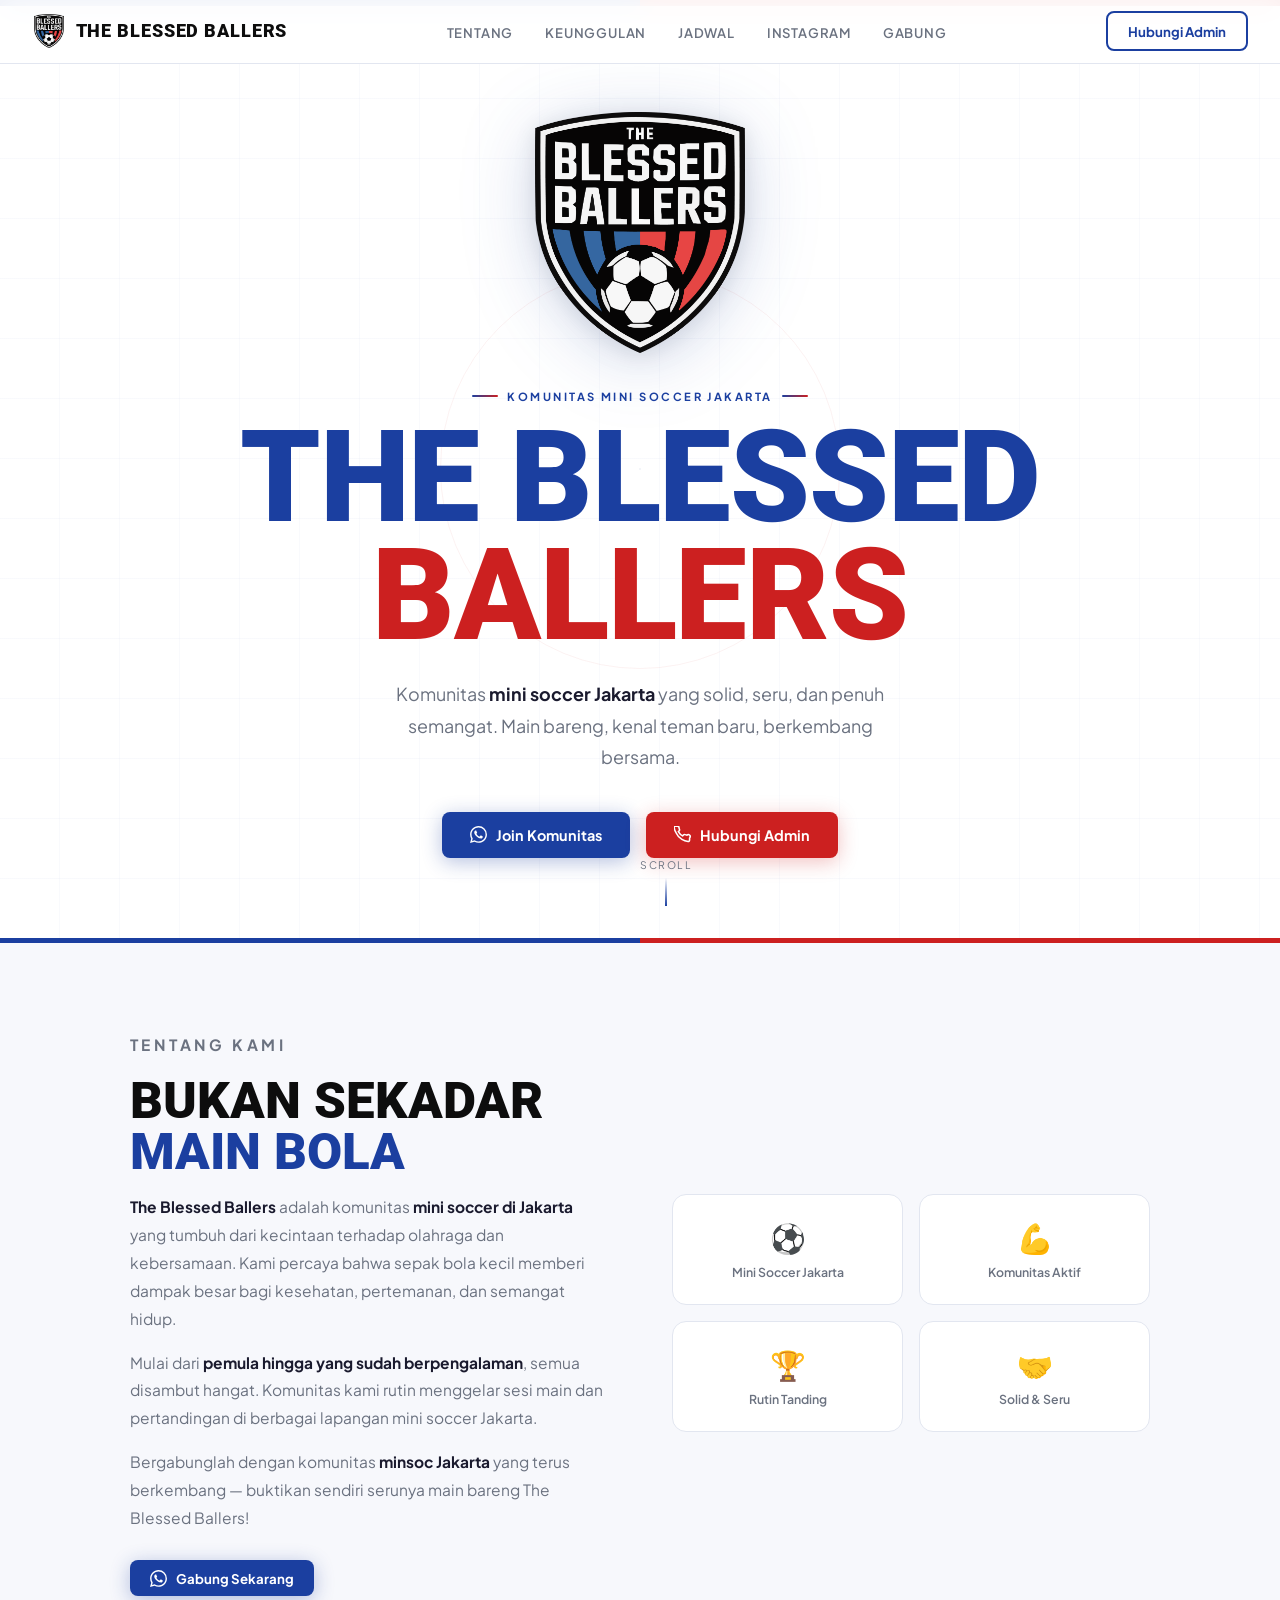
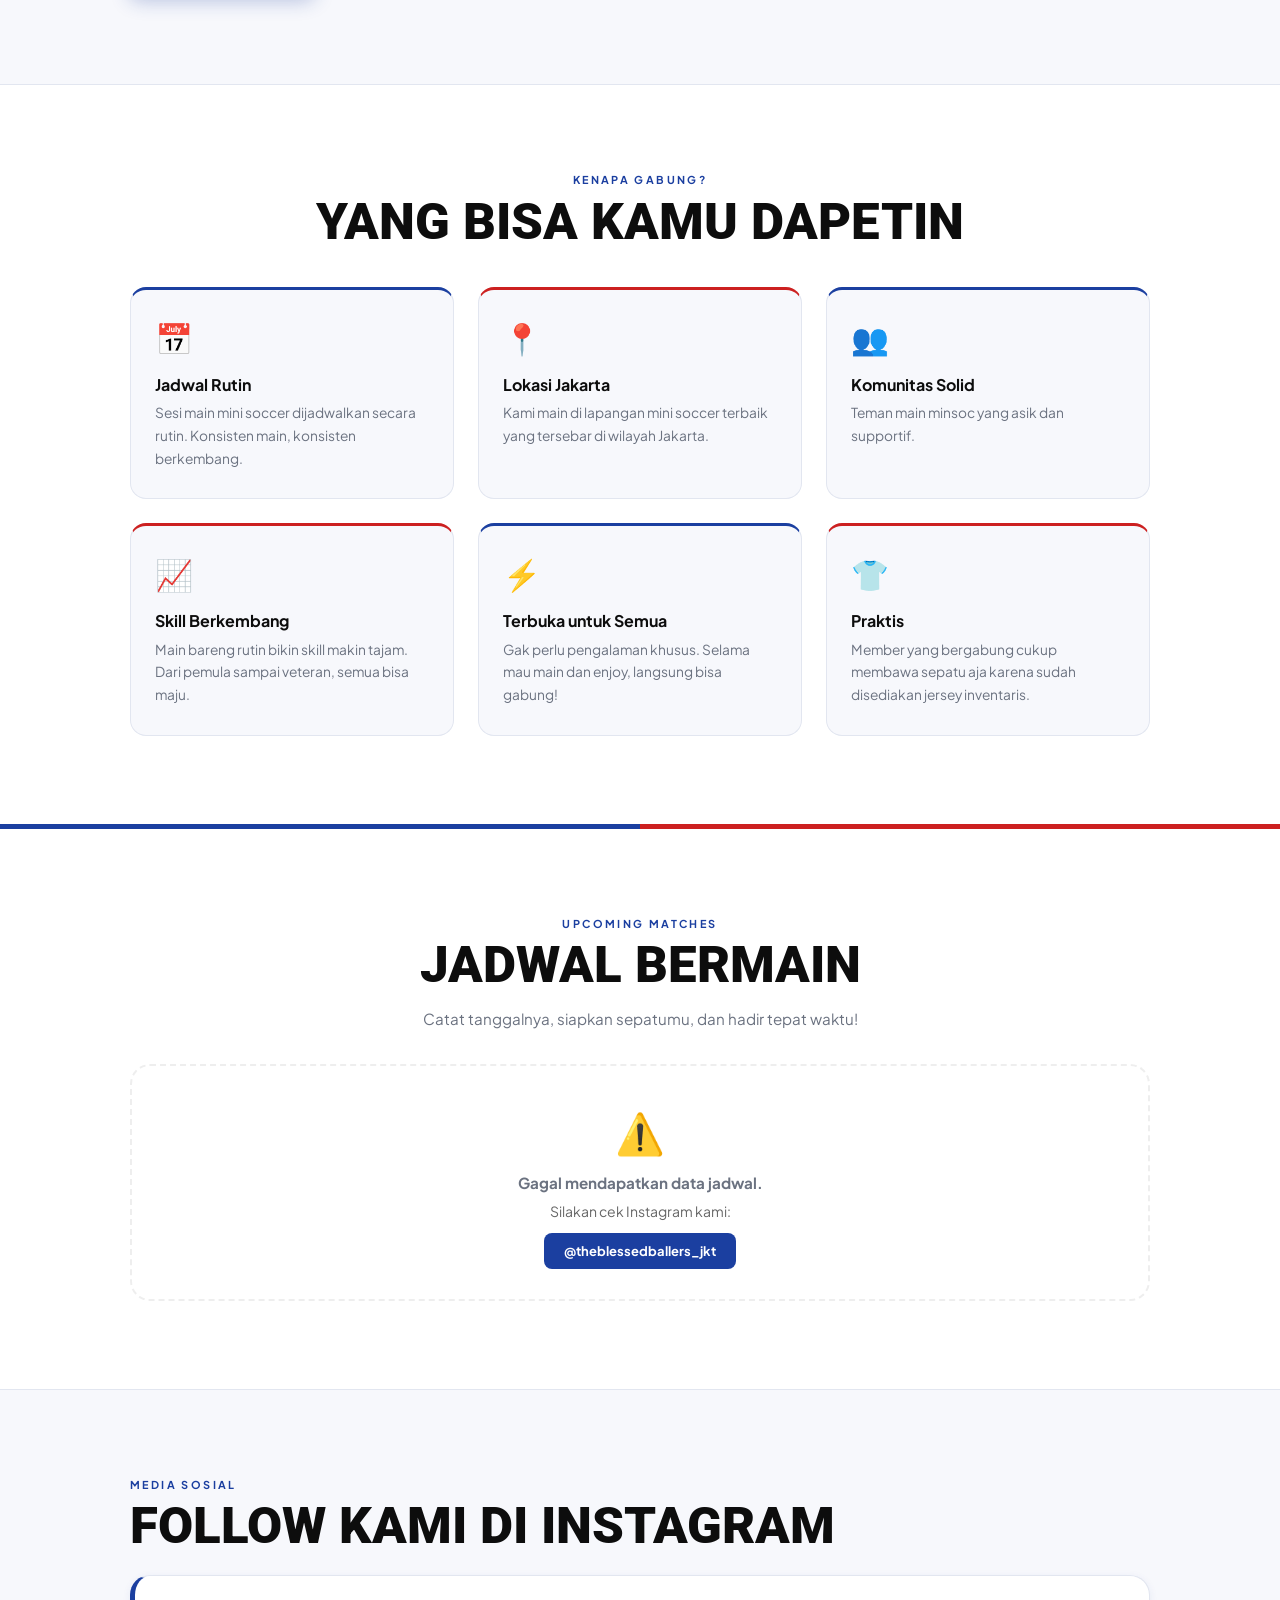
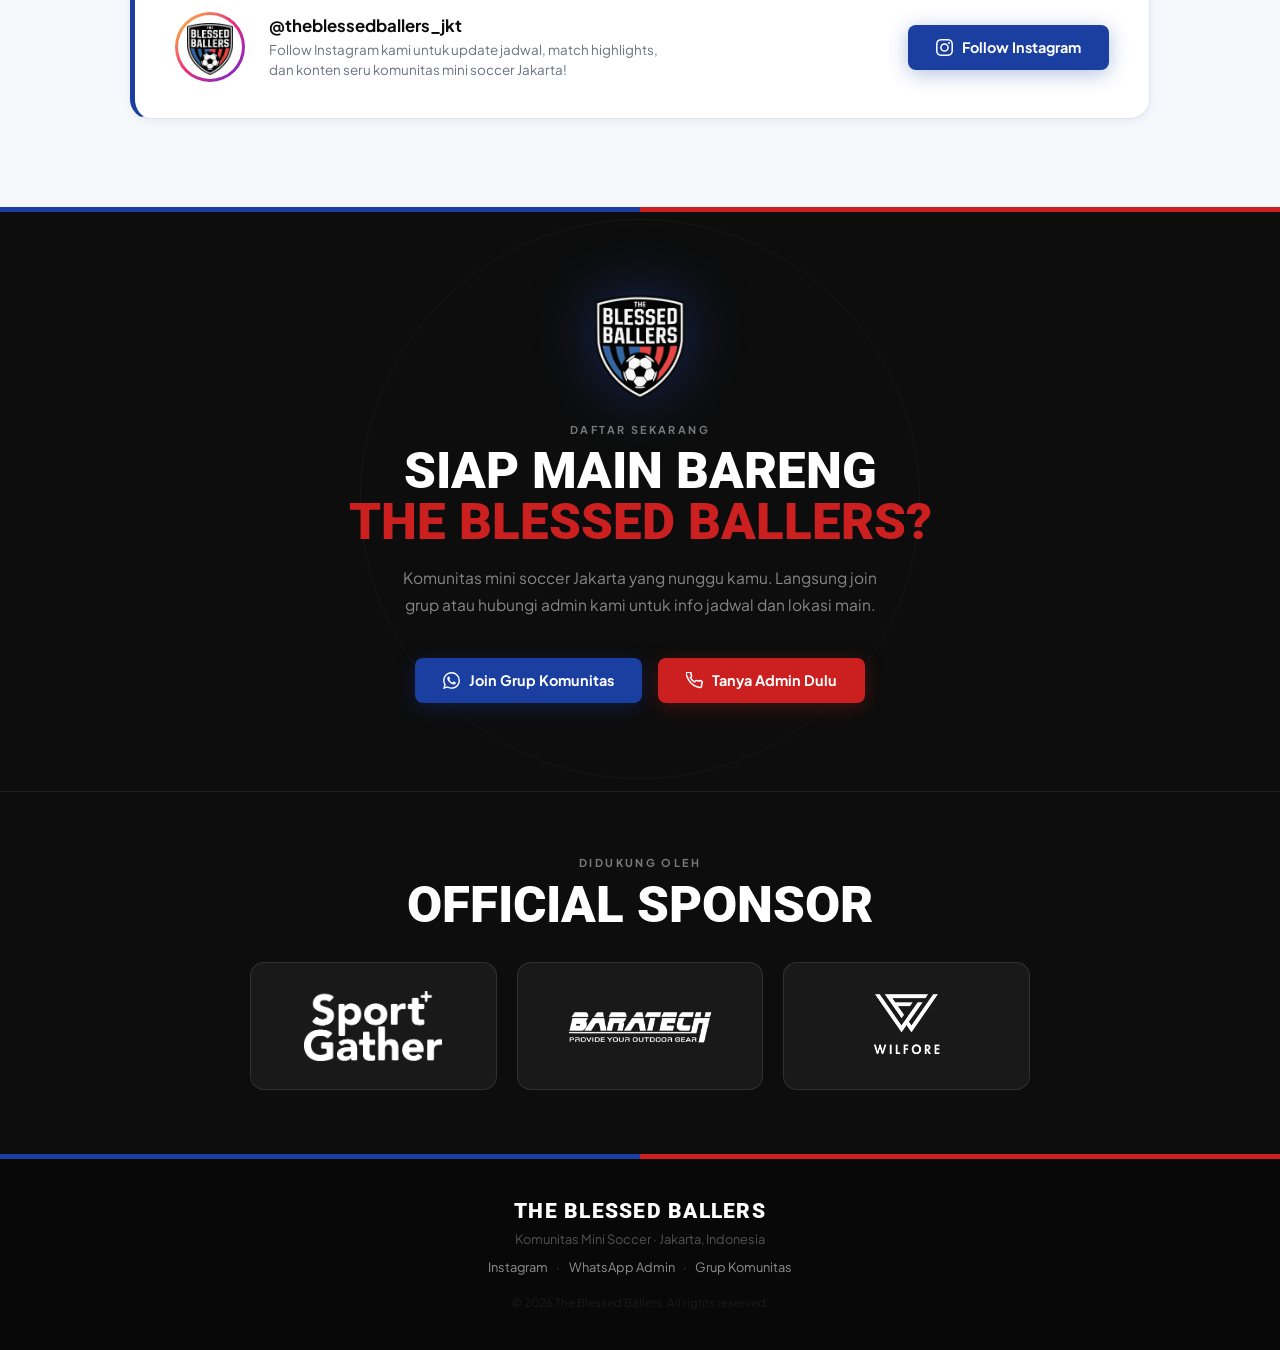
==== commit 783086cd: "feature: update url in html" ====
--- a/index.html
+++ b/index.html
@@ -19,9 +19,9 @@
     <meta name="robots" content="index, follow" />
     <meta name="language" content="Indonesian" />
     <meta name="author" content="The Blessed Ballers" />
-    <link rel="canonical" href="https://theblessedballers.github.io/" />
+    <link rel="canonical" href="https://rafazzaky.github.io/the-blessed-ballers/" />
     <meta property="og:type" content="website" />
-    <meta property="og:url" content="https://theblessedballers.github.io/" />
+    <meta property="og:url" content="https://rafazzaky.github.io/the-blessed-ballers/" />
     <meta
       property="og:title"
       content="The Blessed Ballers - Komunitas Mini Soccer Jakarta"
@@ -32,7 +32,7 @@
     />
     <meta
       property="og:image"
-      content="https://theblessedballers.github.io/image/logo.png"
+      content="https://raw.githubusercontent.com/rafazzaky/the-blessed-ballers/master/image/logo.png"
     />
     <meta name="twitter:card" content="summary_large_image" />
     <meta
@@ -49,8 +49,8 @@
         "@type": "SportsOrganization",
         "name": "The Blessed Ballers",
         "description": "Komunitas mini soccer (minsoc) di Jakarta.",
-        "url": "https://theblessedballers.github.io/",
-        "logo": "https://theblessedballers.github.io/image/logo.png",
+        "url": "https://rafazzaky.github.io/the-blessed-ballers/",
+        "logo": "https://raw.githubusercontent.com/rafazzaky/the-blessed-ballers/master/image/logo.png",
         "sport": "Mini Soccer",
         "areaServed": {
           "@type": "City",
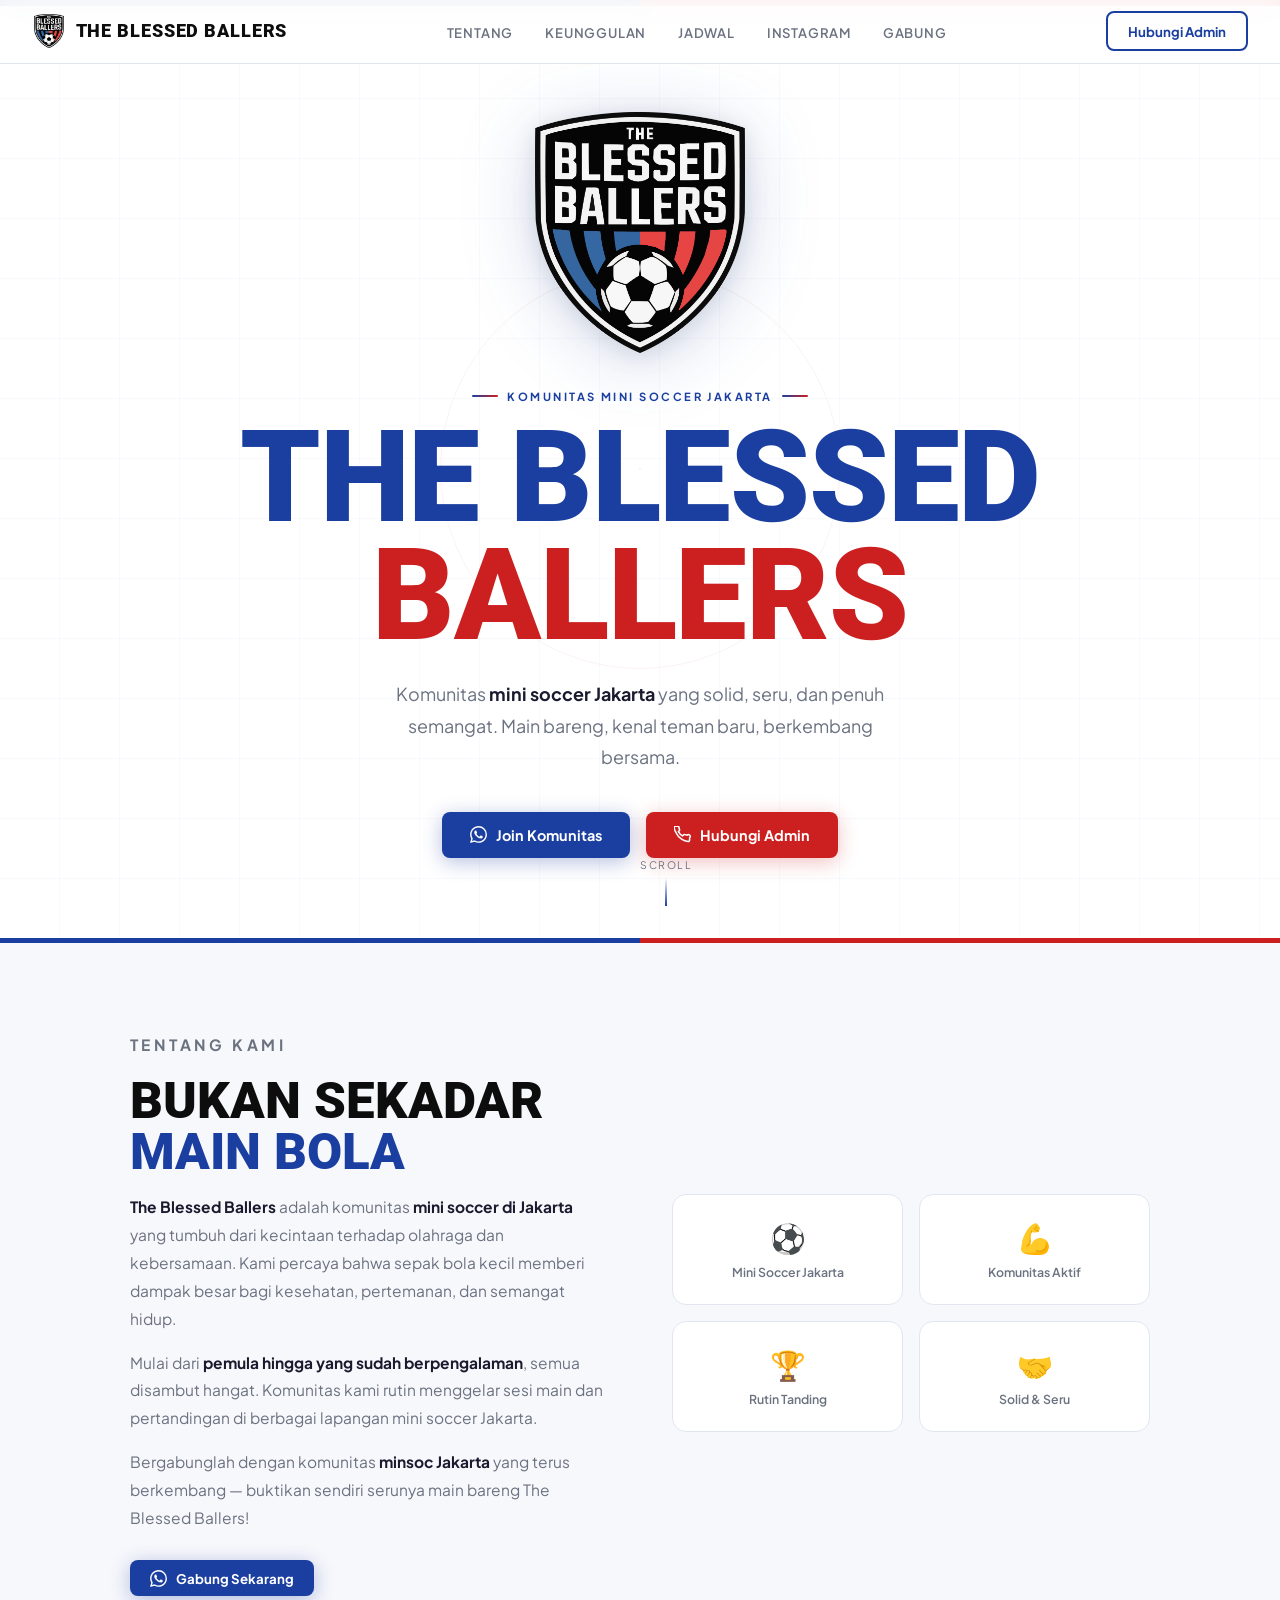
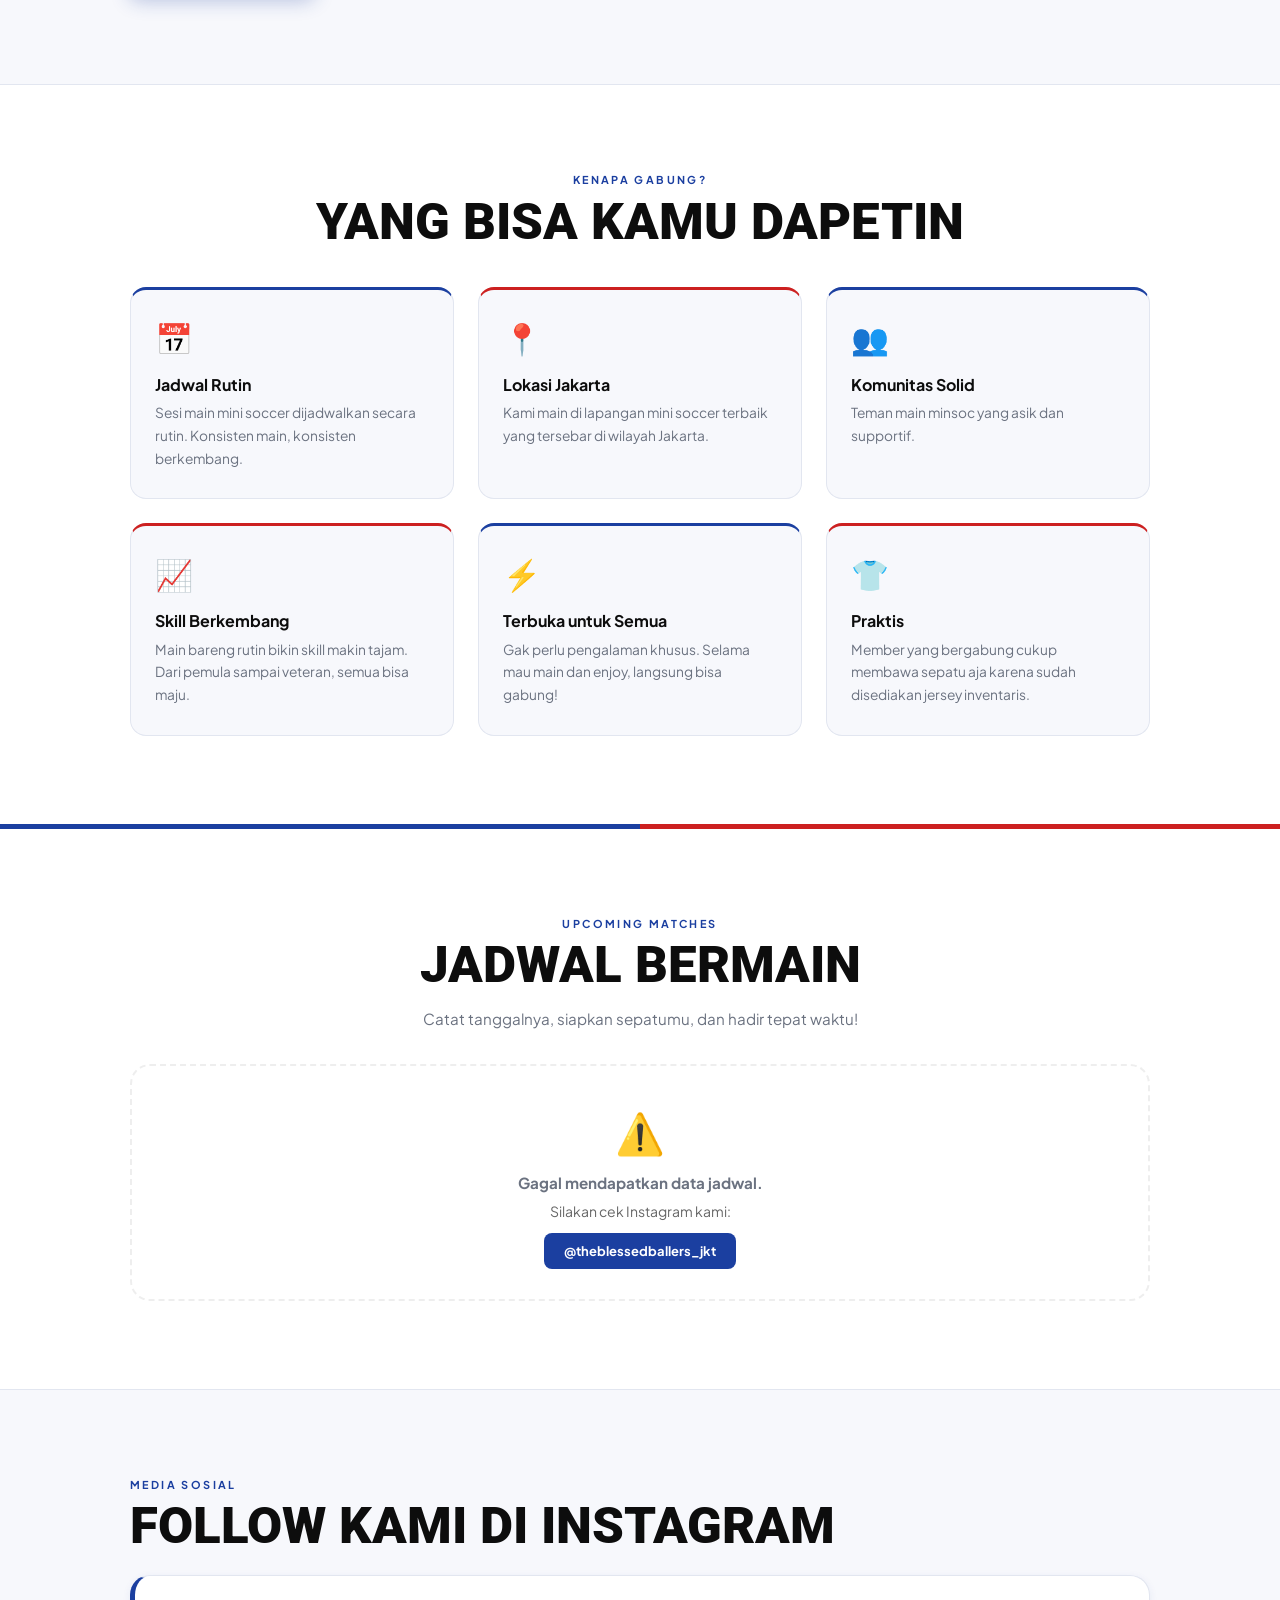
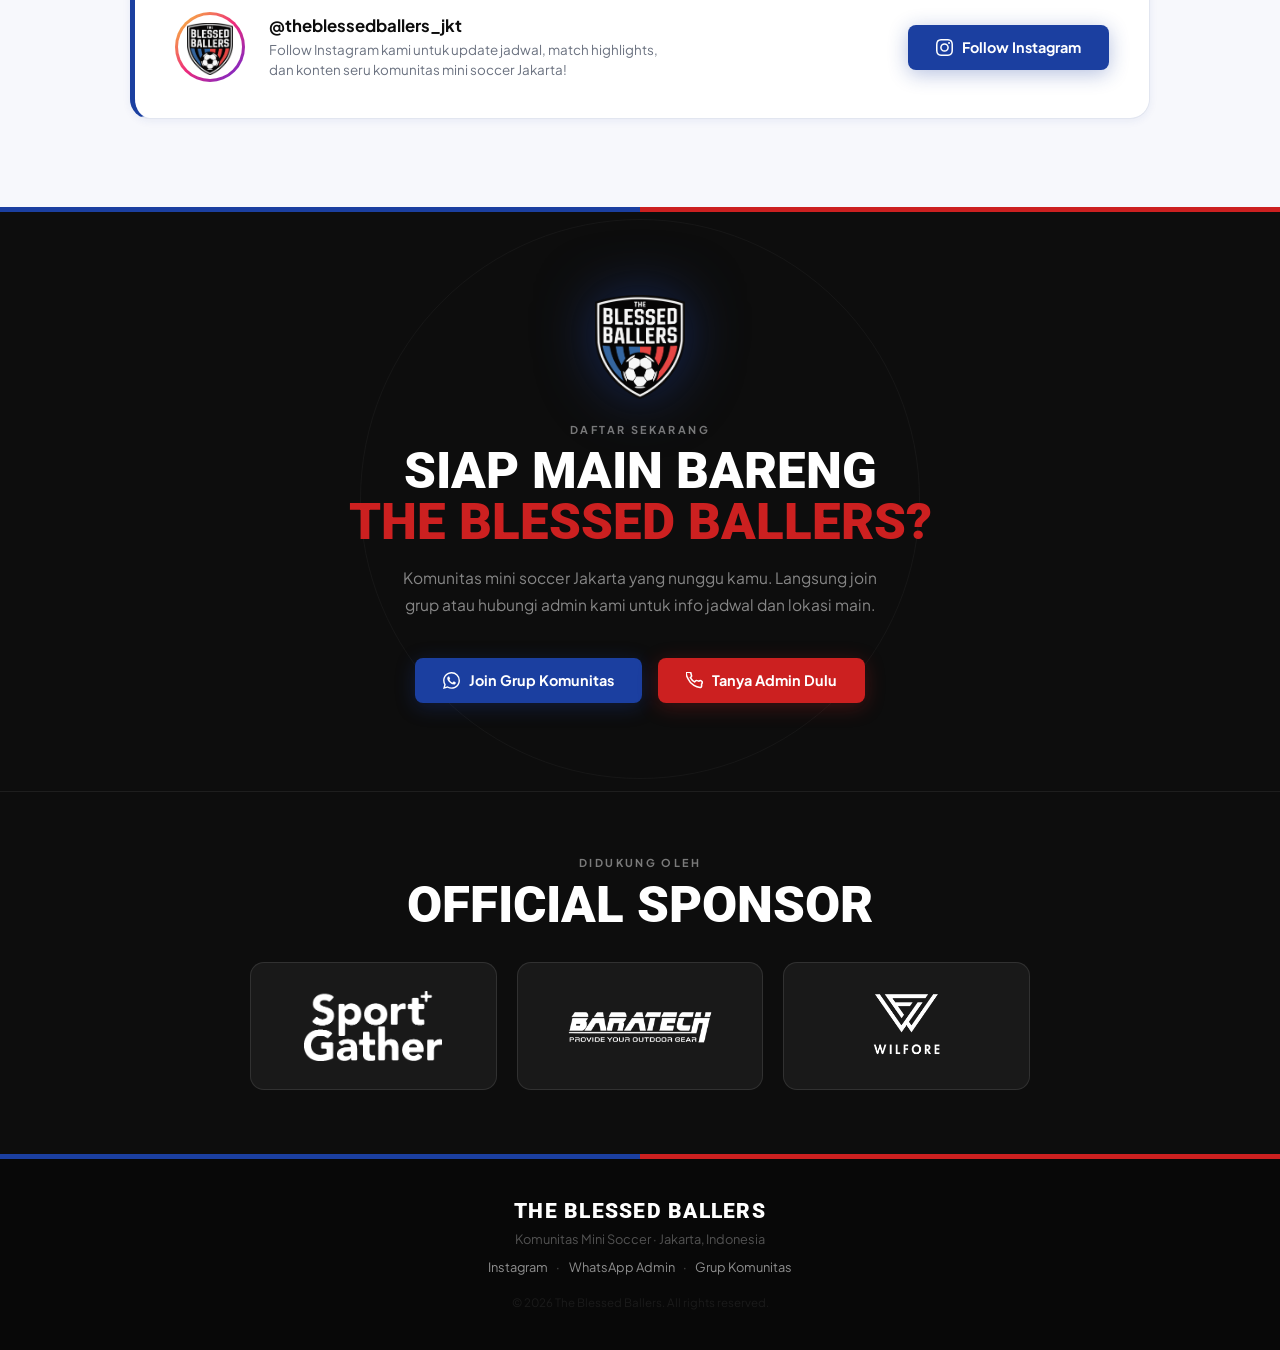
==== commit 419dcaf7: "feature: add meta site_name, change logo png url" ====
--- a/index.html
+++ b/index.html
@@ -19,9 +19,16 @@
     <meta name="robots" content="index, follow" />
     <meta name="language" content="Indonesian" />
     <meta name="author" content="The Blessed Ballers" />
-    <link rel="canonical" href="https://rafazzaky.github.io/the-blessed-ballers/" />
+    <link
+      rel="canonical"
+      href="https://rafazzaky.github.io/the-blessed-ballers/"
+    />
     <meta property="og:type" content="website" />
-    <meta property="og:url" content="https://rafazzaky.github.io/the-blessed-ballers/" />
+    <meta property="og:site_name" content="The Blessed Ballers" />
+    <meta
+      property="og:url"
+      content="https://rafazzaky.github.io/the-blessed-ballers/"
+    />
     <meta
       property="og:title"
       content="The Blessed Ballers - Komunitas Mini Soccer Jakarta"
@@ -72,8 +79,15 @@
       href="https://fonts.googleapis.com/css2?family=Roboto:wght@700;900&family=Plus+Jakarta+Sans:wght@400;500;600;700&display=swap"
       rel="stylesheet"
     />
-    <link rel="icon" type="image/png" href="image/favicon.png" />
-    <link rel="apple-touch-icon" href="image/favicon.png" />
+    <link
+      rel="icon"
+      href="https://rafazzaky.github.io/the-blessed-ballers/image/logo.png"
+      type="image/png"
+    />
+    <link
+      rel="apple-touch-icon"
+      href="https://rafazzaky.github.io/the-blessed-ballers/image/logo.png"
+    />
     <link rel="stylesheet" href="style.css" />
   </head>
   <body>
